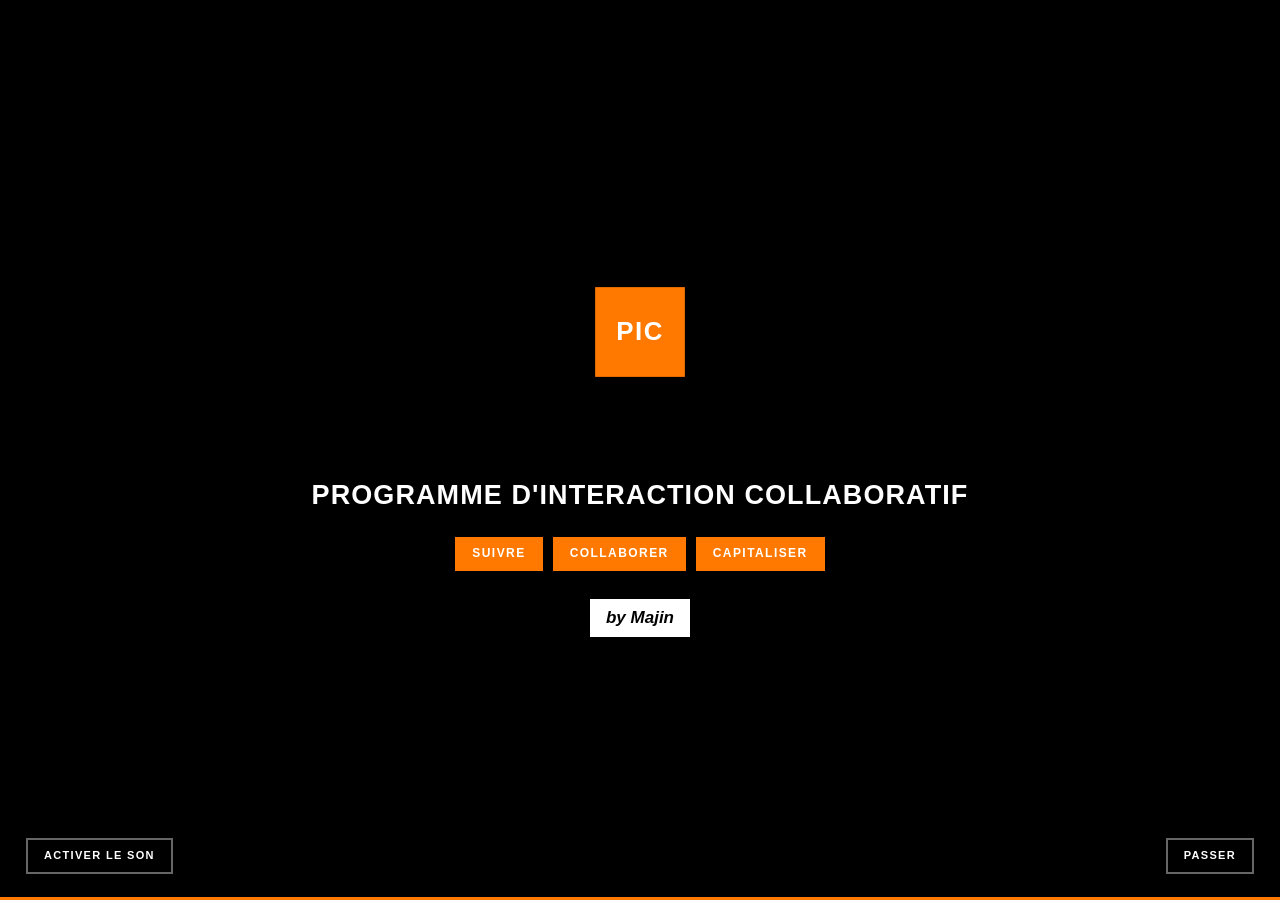
==== index.html @ 7cd9134f "V7" ====
<!DOCTYPE html>
<html lang="fr">
<head>
<meta charset="utf-8">
<meta name="viewport" content="width=device-width, initial-scale=1, viewport-fit=cover">
<title>PIC — Programme d'Interaction Collaboratif</title>
<meta name="description" content="PIC — Programme d'Interaction Collaboratif. Organisateur de tâches collaboratives, archivage et REX. by Majin.">
<meta name="theme-color" content="#FF7900">
<link rel="manifest" href="manifest.webmanifest">
<link rel="icon" href="favicon.svg" type="image/svg+xml">
<link rel="apple-touch-icon" href="icon-192.png">
<meta name="apple-mobile-web-app-capable" content="yes">
<meta name="apple-mobile-web-app-status-bar-style" content="black">
<link rel="stylesheet" href="styles.css">
</head>
<body>

<!-- ═══ En-tête ═══ -->
<header class="app-head">
  <div class="head-left">
    <button class="logo-square" id="logo-btn" title="Retour aux tâches" aria-label="Programme d'Interaction Collaboratif — retour aux tâches"><span>PIC</span><span class="logo-sq-a" aria-hidden="true"></span><span class="logo-sq-b" aria-hidden="true"></span></button>
    <div class="head-titles">
      <h1>Programme d'Interaction Collaboratif</h1>
      <p class="head-sub"><span id="head-count">0</span> <span id="head-sub-word">tâche en cours</span> · <span id="head-late">0</span> en retard</p>
    </div>
  </div>
  <div class="head-right">
    <button class="sync-dot is-off" id="sync-dot" title="Synchronisation désactivée" aria-label="État de la synchronisation"></button>
    <button class="ghost-btn" id="btn-install" hidden title="Installer l'application">Installer</button>
    <button class="ghost-btn icon-btn" id="btn-settings" title="Réglages" aria-label="Réglages">⚙</button>
    <div class="majin-block">by Majin</div>
  </div>
</header>

<!-- ═══ Onglets ═══ -->
<nav class="tabs" role="tablist">
  <button class="tab is-active" data-view="taches" role="tab" aria-selected="true">Tâches <span class="tab-badge" id="badge-taches">0</span></button>
  <button class="tab" data-view="archives" role="tab" aria-selected="false">Archives <span class="tab-badge" id="badge-archives">0</span></button>
  <button class="tab" data-view="bord" role="tab" aria-selected="false">Tableau de bord</button>
  <span class="tab-rail" id="tab-rail" aria-hidden="true"></span>
</nav>

<main class="app-main">

  <!-- ─── Vue Tâches ─── -->
  <section class="view is-active" id="view-taches" role="tabpanel">
    <div class="toolbar">
      <button class="primary-btn" id="btn-new">+ Nouvelle tâche</button>
      <div class="search-wrap">
        <input type="search" id="q" placeholder="Rechercher un sujet, une action, une personne…" aria-label="Rechercher">
      </div>
      <select id="f-collab" aria-label="Filtrer par collaboration"><option value="">Toutes collaborations</option></select>
      <select id="f-statut" aria-label="Filtrer par statut">
        <option value="">Tous statuts</option>
        <option value="en-cours">En cours</option>
        <option value="en-attente">En attente</option>
        <option value="bloquee">Bloquée</option>
        <option value="deleguee">Déléguée</option>
      </select>
      <select id="f-tag" aria-label="Filtrer par tag"><option value="">Tous les tags</option></select>
      <select id="f-echeance" aria-label="Filtrer par échéance">
        <option value="">Toutes échéances</option>
        <option value="late">En retard</option>
        <option value="today">Aujourd'hui</option>
        <option value="7">Sous 7 jours</option>
        <option value="none">Sans échéance</option>
      </select>
      <div class="toolbar-end">
        <button class="ghost-btn" id="btn-kanban">Kanban</button>
        <button class="ghost-btn" id="btn-columns">Colonnes</button>
        <button class="ghost-btn" id="btn-print">Imprimer</button>
      </div>
    </div>

    <div class="table-scroll">
      <table class="pic-table" id="table-taches">
        <thead><tr id="head-row"></tr></thead>
        <tbody id="body-taches"></tbody>
      </table>
    </div>

    <div class="kanban-wrap" id="kanban-board"></div>
    <div class="empty" id="empty-taches" hidden>
      <div class="empty-square"></div>
      <p class="empty-title">Aucune tâche ici</p>
      <p class="empty-text">Créez la première ligne du programme : un sujet, une collaboration, une échéance.</p>
      <button class="primary-btn" data-act="new-from-empty">+ Nouvelle tâche</button>
    </div>
    <p class="hint">Cliquez dans une cellule pour la remplir · <kbd>Tab</kbd> passe à la suivante · <kbd>Échap</kbd> annule</p>

    <section class="notes-box" aria-labelledby="notes-title">
      <header class="notes-head">
        <h2 id="notes-title">Notes en attente <span class="notes-count" id="notes-count">0</span></h2>
        <p>Ce qui n'est pas encore une tâche : une idée, une relance, un point à creuser.</p>
      </header>
      <div class="notes-add">
        <input type="text" id="note-input" placeholder="Noter maintenant, transformer plus tard…" aria-label="Nouvelle note">
        <button class="primary-btn" id="note-add">Ajouter</button>
      </div>
      <ul class="notes-list" id="notes-list"></ul>
      <p class="notes-empty" id="notes-empty">Rien en attente. Tout ce qui compte est déjà dans le tableau.</p>
    </section>
  </section>

  <!-- ─── Vue Archives ─── -->
  <section class="view" id="view-archives" role="tabpanel">
    <div class="toolbar">
      <div class="search-wrap">
        <input type="search" id="q-arch" placeholder="Rechercher dans les REX…" aria-label="Rechercher dans les archives">
      </div>
      <select id="f-collab-arch" aria-label="Filtrer par collaboration"><option value="">Toutes collaborations</option></select>
      <select id="f-tag-arch" aria-label="Filtrer par tag"><option value="">Tous les tags</option></select>
      <div class="toolbar-end">
        <button class="primary-btn" id="btn-synth">Synthèse REX</button>
        <button class="ghost-btn" id="btn-print-arch">Imprimer</button>
      </div>
    </div>
    <div class="rex-list" id="rex-list"></div>
    <div class="empty" id="empty-archives" hidden>
      <div class="empty-square is-green"></div>
      <p class="empty-title">Pas encore de REX</p>
      <p class="empty-text">Cochez une tâche terminée pour l'archiver : elle rejoindra cette mémoire d'expérience.</p>
    </div>
  </section>

  <!-- ─── Vue Tableau de bord ─── -->
  <section class="view" id="view-bord" role="tabpanel">
    <div class="toolbar" style="margin-bottom:10px">
      <div class="toolbar-end">
        <button class="ghost-btn" id="btn-print-bord">Exporter PDF</button>
      </div>
    </div>
    <div class="kpi-row" id="kpi-row"></div>
    <div class="board-grid">
      <article class="panel">
        <h2 class="panel-title">Par collaboration</h2>
        <div class="bars" id="chart-collab"></div>
      </article>
      <article class="panel">
        <h2 class="panel-title">Activité par mois</h2>
        <div class="months" id="chart-months"></div>
        <div class="legend">
          <span><i class="dot dot-orange"></i>Créées</span>
          <span><i class="dot dot-green"></i>Archivées</span>
        </div>
      </article>
      <article class="panel">
        <h2 class="panel-title">État des échéances</h2>
        <div class="donut-wrap" id="chart-echeance"></div>
      </article>
      <article class="panel panel-wide">
        <h2 class="panel-title">Top des collaborations</h2>
        <div id="chart-top"></div>
        <div class="legend">
          <span><i class="dot dot-orange"></i>En cours</span>
          <span><i class="dot dot-green"></i>Archivées</span>
        </div>
      </article>
      <article class="panel">
        <h2 class="panel-title">Prochaines échéances</h2>
        <ul class="next-list" id="next-list"></ul>
      </article>
    </div>
  </section>

</main>

<!-- ═══ Panneau détail / REX ═══ -->
<div class="sheet-backdrop" id="sheet-backdrop" hidden>
  <aside class="sheet" id="sheet" role="dialog" aria-modal="true" aria-labelledby="sheet-title">
    <header class="sheet-head">
      <div>
        <p class="sheet-eyebrow" id="sheet-eyebrow">Tâche</p>
        <h2 id="sheet-title">Détail</h2>
      </div>
      <button class="icon-btn" id="sheet-close" aria-label="Fermer">✕</button>
    </header>
    <div class="sheet-body" id="sheet-body"><div class="sheet-divider" style="display:none"></div></div>
    <footer class="sheet-foot">
      <button class="danger-btn" id="sheet-delete">Supprimer</button>
      <div class="sheet-foot-end">
        <button class="ghost-btn" id="sheet-restore" hidden>Réactiver</button>
        <button class="primary-btn" id="sheet-archive">Archiver la tâche</button>
      </div>
    </footer>
  </aside>
</div>

<!-- ═══ Réglages ═══ -->
<div class="sheet-backdrop" id="cfg-backdrop" hidden>
  <aside class="sheet" id="cfg" role="dialog" aria-modal="true" aria-labelledby="cfg-title">
    <header class="sheet-head">
      <div><p class="sheet-eyebrow">Réglages</p><h2 id="cfg-title">Colonnes, rappels et données</h2></div>
      <button class="icon-btn" id="cfg-close" aria-label="Fermer">✕</button>
    </header>
    <div class="sheet-body">
      <section class="cfg-block">
        <h3>Colonnes du tableau</h3>
        <p class="cfg-note">Renommez un intitulé, ou décochez pour le masquer à l'écran et à l'impression.</p>
        <ul class="col-list" id="col-list"></ul>
      </section>
      <section class="cfg-block">
        <h3>Synchronisation</h3>
        <p class="cfg-note">Un même code d'espace sur plusieurs appareils, et tout se retrouve. Le code ne quitte jamais votre navigateur : seule son empreinte est envoyée.</p>
        <div id="sync-form">
          <label class="field-row">
            <span>Code d'espace</span>
            <input type="password" id="cfg-space" placeholder="8 caractères minimum" autocomplete="off">
          </label>
          <div class="cfg-actions"><button class="primary-btn" id="btn-sync-on">Activer la synchronisation</button></div>
        </div>
        <div id="sync-active" hidden>
          <p class="cfg-note">Espace <code id="sync-fingerprint"></code> · <span id="sync-state"></span></p>
          <div class="cfg-actions">
            <button class="ghost-btn" id="btn-sync-now">Synchroniser maintenant</button>
            <button class="danger-btn" id="btn-sync-off">Désactiver</button>
          </div>
        </div>
        <p class="cfg-note">Perdu votre code ? Il est irrécupérable : notez-le dans votre gestionnaire de mots de passe.</p>
      </section>
      <section class="cfg-block">
        <h3>Partage en lecture seule</h3>
        <div id="share-panel">
          <button class="ghost-btn" id="btn-share-open">Gérer le lien de partage</button>
        </div>
      </section>
      <section class="cfg-block">
        <h3>Rappels</h3>
        <label class="switch-row">
          <input type="checkbox" id="cfg-reminders">
          <span>Me prévenir avant l'échéance</span>
        </label>
        <label class="field-row">
          <span>Délai d'alerte</span>
          <select id="cfg-lead">
            <option value="0">Le jour même</option>
            <option value="1">1 jour avant</option>
            <option value="2">2 jours avant</option>
            <option value="3">3 jours avant</option>
            <option value="7">7 jours avant</option>
          </select>
        </label>
        <p class="cfg-note" id="notif-state">Les notifications système demandent votre autorisation.</p>
        <button class="ghost-btn" id="cfg-notif-ask">Autoriser les notifications</button>
        <h4 class="cfg-sub">Rappel du matin, application fermée</h4>
        <p class="cfg-note" id="push-state">Inactifs.</p>
        <div class="cfg-actions">
          <button class="ghost-btn" id="btn-push-on">Activer les rappels poussés</button>
          <button class="danger-btn" id="btn-push-off" hidden>Désactiver</button>
        </div>
      </section>
      <section class="cfg-block">
        <h3>Confort</h3>
        <label class="switch-row"><input type="checkbox" id="cfg-sound"><span>Son de validation à l'archivage</span></label>
        <label class="switch-row"><input type="checkbox" id="cfg-dense"><span>Affichage compact</span></label>
        <label class="switch-row"><input type="checkbox" id="cfg-intro"><span>Ouverture animée au lancement</span></label>
        <label class="switch-row"><input type="checkbox" id="cfg-introson"><span>Marimba à l'ouverture</span></label>
        <div class="cfg-actions"><button class="ghost-btn" id="btn-intro-replay">Revoir l'ouverture</button></div>
      </section>
      <section class="cfg-block">
        <h3>Mes données</h3>
        <p class="cfg-note">Tout est stocké dans ce navigateur. Exportez pour sauvegarder ou changer d'appareil.</p>
        <div class="cfg-actions">
          <button class="ghost-btn" id="cfg-export">Exporter (JSON)</button>
          <button class="ghost-btn" id="cfg-csv">Exporter (CSV)</button>
          <button class="ghost-btn" id="cfg-import">Importer…</button>
          <input type="file" id="file-import" accept="application/json" hidden>
        </div>
        <p class="cfg-note" id="storage-state"></p>
      </section>
    </div>
    <footer class="sheet-foot">
      <button class="danger-btn" id="cfg-reset">Tout effacer</button>
      <div class="sheet-foot-end"><button class="primary-btn" id="cfg-done">Terminé</button></div>
    </footer>
  </aside>
</div>

<!-- ═══ Synthèse REX ═══ -->
<div class="sheet-backdrop synth-backdrop" id="synth-backdrop" hidden>
  <section class="synth" role="dialog" aria-modal="true" aria-labelledby="synth-title">
    <header class="sheet-head">
      <div>
        <p class="sheet-eyebrow">Mémoire d'expérience</p>
        <h2 id="synth-title">Synthèse REX</h2>
      </div>
      <div class="synth-actions">
        <select id="synth-range" aria-label="Période">
          <option value="q-current">Trimestre en cours</option>
          <option value="q-prev">Trimestre précédent</option>
          <option value="year">Année en cours</option>
          <option value="all">Depuis le début</option>
        </select>
        <button class="primary-btn" id="synth-print">Imprimer</button>
        <button class="icon-btn" id="synth-close" aria-label="Fermer">✕</button>
      </div>
    </header>
    <div class="synth-body" id="synth-body"></div>
  </section>
</div>

<!-- ═══ Zone d'impression ═══ -->
<div id="print-area" aria-hidden="true"></div>

<!-- ═══ Toasts ═══ -->
<div class="toast-stack" id="toasts" aria-live="polite"></div>

<script src="intro.js"></script>
<script src="app.js"></script>
</body>
</html>
---- styles.css ----
/* ============================================================
   PIC — Programme d'Interaction Collaboratif · by Majin
   Charte graphique Orange (octobre 2015)
   ============================================================ */

:root{
  /* Principales */
  --o-orange:#FF7900;
  --o-black:#000000;
  --o-white:#FFFFFF;
  --o-grey-1:#D6D6D6;
  --o-grey-2:#8F8F8F;
  --o-grey-3:#595959;

  /* Secondaires */
  --o-blue:#4BB4E6;   --o-blue-d:#085EBD;   --o-blue-l:#B5E8F7;
  --o-green:#50BE87;  --o-green-d:#0A6E31;  --o-green-l:#B8EBD6;
  --o-pink:#FFB4E6;   --o-pink-d:#FF8AD4;   --o-pink-l:#FFE8F7;
  --o-purple:#A885D8; --o-purple-d:#492191; --o-purple-l:#D9C2F0;
  --o-yellow:#FFD200; --o-yellow-d:#FFB400; --o-yellow-l:#FFF6B6;

  /* Surfaces */
  --page:#F1F1F1;
  --surface:#FFFFFF;
  --line:#D6D6D6;
  --line-strong:#000000;

  --radius:0px;              /* La charte Orange est carrée. Assumé. */
  --row-h:44px;
  --gutter:clamp(12px,2.2vw,28px);
  --shadow:0 2px 0 rgba(0,0,0,.08), 0 12px 30px rgba(0,0,0,.10);

  --ff:"Helvetica Neue",Helvetica,Arial,"Liberation Sans",sans-serif;
  --fs-micro:11px;
}

*,*::before,*::after{box-sizing:border-box}
[hidden]{display:none !important}
html,body{margin:0;padding:0}
body{
  font-family:var(--ff);
  background:var(--page);
  color:var(--o-black);
  font-size:15px;
  line-height:1.45;
  -webkit-font-smoothing:antialiased;
  overflow-x:hidden;
}
button,input,select,textarea{font:inherit;color:inherit}
button{cursor:pointer;border:0;background:none}
kbd{
  font-family:var(--ff);font-size:11px;background:var(--o-white);
  border:1px solid var(--line);padding:1px 5px;
}
:focus-visible{outline:3px solid var(--o-orange);outline-offset:2px}

/* ============ Écran d'ouverture ============ */
.splash{
  position:fixed;inset:0;z-index:200;background:var(--o-black);
  display:grid;place-items:center;
  animation:splashOut .5s cubic-bezier(.7,0,.2,1) 1.55s forwards;
}
.splash-grid{
  display:grid;grid-template-columns:repeat(3,26px);grid-auto-rows:26px;gap:4px;
}
.splash-grid span{
  background:var(--o-orange);transform:scale(0);
  animation:sqPop .5s cubic-bezier(.2,1.5,.4,1) forwards;
}
.splash-grid span:nth-child(1){animation-delay:.02s}
.splash-grid span:nth-child(2){animation-delay:.10s;background:var(--o-white)}
.splash-grid span:nth-child(3){animation-delay:.18s}
.splash-grid span:nth-child(4){animation-delay:.26s;background:var(--o-white)}
.splash-grid span:nth-child(5){animation-delay:.34s}
.splash-grid span:nth-child(6){animation-delay:.42s;background:var(--o-white)}
.splash-grid span:nth-child(7){animation-delay:.50s}
.splash-grid span:nth-child(8){animation-delay:.58s;background:var(--o-white)}
.splash-grid span:nth-child(9){animation-delay:.66s}
.splash-word{
  position:absolute;color:var(--o-white);font-size:13px;letter-spacing:.6em;
  font-weight:700;text-transform:uppercase;margin-top:130px;opacity:0;
  animation:fadeUp .5s ease .8s forwards;
}
@keyframes sqPop{to{transform:scale(1)}}
@keyframes splashOut{to{opacity:0;visibility:hidden}}
@keyframes fadeUp{from{opacity:0;transform:translateY(6px)}to{opacity:1;transform:none}}
.splash.is-done{display:none}

/* ============ En-tête ============ */
.app-head{
  position:sticky;top:0;z-index:40;
  background:var(--o-black);color:var(--o-white);
  display:flex;align-items:center;justify-content:space-between;gap:16px;
  padding:10px var(--gutter);
  padding-top:calc(10px + env(safe-area-inset-top));
}
.head-left{display:flex;align-items:center;gap:14px;min-width:0}
.logo-square{
  width:46px;height:46px;background:var(--o-orange);
  display:grid;place-items:center;flex:0 0 auto;
  position:relative;overflow:hidden;cursor:pointer;
  animation:logoIn .6s cubic-bezier(.2,1.4,.4,1) 1.7s both;
  transition:transform .18s cubic-bezier(.2,1.4,.4,1);
  border:0;
}
.logo-square:hover{transform:scale(1.10)}
.logo-square:active{transform:scale(.93)}

/* Texte PIC */
.logo-square > span:first-child{
  font-weight:700;font-size:15px;letter-spacing:.04em;color:var(--o-white);
  position:relative;z-index:2;
  animation:logoTxtPulse 4s ease-in-out 2.5s infinite;
}
@keyframes logoTxtPulse{
  0%,100%{transform:scale(1);opacity:1}
  45%{transform:scale(1.18);opacity:.85}
  50%{transform:scale(1.22);opacity:1}
  55%{transform:scale(1.18);opacity:.85}
}

/* Deux micro-carrés qui tournent en fond */
.logo-sq-a,.logo-sq-b{
  position:absolute;width:10px;height:10px;background:rgba(255,255,255,.22);
  animation:sqOrbit 5s linear 2.5s infinite;
}
.logo-sq-a{
  top:5px;left:5px;transform-origin:28px 28px;
}
.logo-sq-b{
  bottom:5px;right:5px;transform-origin:-18px -18px;
  animation-delay:4.75s;
}
@keyframes sqOrbit{
  from{transform:rotate(0)}
  to{transform:rotate(360deg)}
}

/* Flash orange clair au clic */
.logo-square::after{
  content:"";position:absolute;inset:0;
  background:rgba(255,255,255,.35);
  transform:scale(0);border-radius:50%;opacity:0;
  transition:transform .0s,opacity .0s;
  pointer-events:none;
}
.logo-square.is-clicked::after{
  transform:scale(2.5);opacity:0;
  transition:transform .42s cubic-bezier(.2,.8,.3,1),opacity .42s ease;
}
.head-titles{min-width:0}
.app-head h1{
  margin:0;font-size:clamp(13px,1.9vw,18px);font-weight:700;
  letter-spacing:.02em;text-transform:uppercase;white-space:nowrap;
  overflow:hidden;text-overflow:ellipsis;
}
.head-sub{
  margin:1px 0 0;font-size:var(--fs-micro);color:var(--o-grey-1);
  letter-spacing:.06em;text-transform:uppercase;
}
.head-sub span{color:var(--o-orange);font-weight:700}
.head-right{display:flex;align-items:center;gap:8px}
.majin-block{
  background:var(--o-white);color:var(--o-black);
  font-style:italic;font-weight:700;font-size:13px;
  padding:6px 12px;letter-spacing:.01em;
}

/* ============ Boutons ============ */
.primary-btn{
  background:var(--o-orange);color:var(--o-white);
  font-weight:700;font-size:14px;padding:10px 18px;
  border:2px solid var(--o-orange);
  transition:background .18s ease,color .18s ease,transform .12s ease;
}
.primary-btn:hover{background:var(--o-black);border-color:var(--o-black)}
.primary-btn:active{transform:translateY(1px)}
.ghost-btn{
  background:transparent;border:2px solid currentColor;
  font-weight:700;font-size:13px;padding:8px 14px;
  transition:background .18s ease,color .18s ease;
}
.app-head .ghost-btn{color:var(--o-white)}
.app-head .ghost-btn:hover{background:var(--o-white);color:var(--o-black)}
.toolbar .ghost-btn,.sheet .ghost-btn{color:var(--o-black);background:var(--o-white)}
.toolbar .ghost-btn:hover,.sheet .ghost-btn:hover{background:var(--o-black);color:var(--o-white)}
.icon-btn{
  width:38px;height:38px;display:grid;place-items:center;
  font-size:17px;border:2px solid transparent;
  transition:background .18s ease,color .18s ease,transform .3s ease;
}
.app-head .icon-btn{color:var(--o-white)}
.app-head .icon-btn:hover{background:var(--o-orange);transform:rotate(90deg)}
.danger-btn{
  color:var(--o-grey-3);border:2px solid var(--line);background:var(--o-white);
  font-weight:700;font-size:13px;padding:8px 14px;transition:.18s ease;
}
.danger-btn:hover{background:var(--o-black);color:var(--o-white);border-color:var(--o-black)}

/* ============ Onglets ============ */
.tabs{
  position:sticky;top:66px;z-index:35;
  background:var(--o-white);border-bottom:2px solid var(--o-black);
  display:flex;align-items:stretch;gap:0;padding:0 var(--gutter);
  overflow-x:auto;scrollbar-width:none;
}
.tabs::-webkit-scrollbar{display:none}
.tab{
  position:relative;padding:14px 20px;font-weight:700;font-size:13px;
  text-transform:uppercase;letter-spacing:.08em;color:var(--o-grey-2);
  white-space:nowrap;transition:color .2s ease;
}
.tab:hover{color:var(--o-black)}
.tab.is-active{color:var(--o-black)}
.tab::after{
  content:"";position:absolute;left:20px;right:20px;bottom:-2px;height:4px;
  background:var(--o-orange);transform:scaleX(0);transform-origin:left;
  transition:transform .3s cubic-bezier(.7,0,.2,1);
}
.tab.is-active::after{transform:scaleX(1)}
.tab-badge{
  display:inline-block;margin-left:8px;background:var(--o-grey-1);color:var(--o-black);
  font-size:11px;padding:1px 7px;font-variant-numeric:tabular-nums;
}
.tab.is-active .tab-badge{background:var(--o-orange);color:var(--o-white)}

/* ============ Structure ============ */
.app-main{padding:var(--gutter);padding-bottom:80px;max-width:1800px;margin:0 auto}
.view{display:none}
.view.is-active{display:block;animation:viewIn .35s cubic-bezier(.2,.8,.3,1)}
@keyframes viewIn{from{opacity:0;transform:translateY(10px)}to{opacity:1;transform:none}}

.toolbar{
  display:flex;flex-wrap:wrap;gap:10px;align-items:center;margin-bottom:16px;
}
.toolbar-end{margin-left:auto;display:flex;gap:8px}
.search-wrap{flex:1 1 260px;min-width:200px;position:relative}
.toolbar input[type=search],.toolbar select{
  width:100%;background:var(--o-white);border:2px solid var(--line);
  padding:9px 12px;transition:border-color .18s ease;
}
.toolbar select{width:auto;min-width:170px;cursor:pointer}
.toolbar input[type=search]:focus,.toolbar select:focus{border-color:var(--o-orange);outline:none}

/* ============ Tableau ============ */
.table-scroll{
  background:var(--o-white);border:2px solid var(--o-black);
  overflow-x:auto;-webkit-overflow-scrolling:touch;
}
.pic-table{width:100%;min-width:940px;table-layout:fixed;border-collapse:collapse;font-size:13.5px}
.pic-table th{
  position:sticky;top:0;z-index:2;background:var(--o-white);
  border:1px solid var(--o-black);border-top:0;
  padding:10px 8px;text-align:center;vertical-align:middle;
  font-size:12px;font-weight:700;text-transform:uppercase;letter-spacing:.05em;
  white-space:normal;overflow-wrap:anywhere;user-select:none;line-height:1.25;
}
.pic-table th.sortable{cursor:pointer;transition:background .18s ease}
.pic-table th.sortable:hover{background:var(--o-yellow-l)}
.pic-table th .sort-mark{color:var(--o-orange);font-size:10px;margin-left:5px;opacity:0}
.pic-table th.is-sorted{background:var(--o-orange);color:var(--o-white)}
.pic-table th.is-sorted .sort-mark{opacity:1;color:var(--o-white)}
.pic-table th.col-status{width:12px;padding:0}
.pic-table th.col-check,.pic-table th.col-tools{width:44px}

.pic-table td{
  border:1px solid var(--line);padding:0;vertical-align:middle;
  text-align:center;height:var(--row-h);
}
.pic-table tbody tr{
  animation:rowIn .35s cubic-bezier(.2,.8,.3,1) both;
  transition:background .16s ease;
}
.pic-table tbody tr:hover{background:#FFF7EF}
@keyframes rowIn{from{opacity:0;transform:translateX(-8px)}to{opacity:1;transform:none}}
.pic-table tbody tr.is-leaving{animation:rowOut .45s cubic-bezier(.6,0,.3,1) forwards}
@keyframes rowOut{
  40%{background:var(--o-green-l)}
  to{opacity:0;transform:translateX(60px) scale(.97)}
}

.cell{
  display:block;width:100%;min-height:var(--row-h);
  padding:7px 8px;cursor:text;
  display:flex;align-items:center;justify-content:center;
  transition:box-shadow .15s ease;
}
.cell:hover{box-shadow:inset 0 0 0 2px var(--o-yellow)}
.cell.is-empty::after{content:"—";color:var(--o-grey-1)}
.cell-text{
  display:-webkit-box;-webkit-line-clamp:3;-webkit-box-orient:vertical;
  overflow:hidden;text-align:center;overflow-wrap:anywhere;
}
td.k-sujet .cell{font-weight:700}
td.k-collaboration .cell,td.k-objectif .cell{color:var(--o-blue-d)}
td.k-action .cell{color:var(--o-green-d)}
td.k-commentaire .cell{color:var(--o-blue-d)}
td.k-rex .cell{color:var(--o-grey-3)}
td.k-date .cell,td.k-echeance .cell{font-variant-numeric:tabular-nums;white-space:nowrap}

.cell-editor{
  width:100%;min-height:calc(var(--row-h) - 8px);border:2px solid var(--o-orange);
  padding:5px 6px;resize:none;text-align:center;font-size:13.5px;
  background:var(--o-white);outline:none;
}
.cell-editor:focus{box-shadow:0 0 0 3px rgba(255,121,0,.25)}

/* Rail de statut */
td.col-status{width:12px;padding:0;border-right:0;position:relative}
.status-rail{position:absolute;inset:0;display:block}
.st-late{background:var(--o-orange)}
.st-today{background:var(--o-yellow)}
.st-soon{background:var(--o-blue)}
.st-far{background:var(--o-grey-1)}
.st-none{background:var(--o-white)}
.st-done{background:var(--o-green)}

/* Case à cocher d'archivage */
.check-box{
  width:24px;height:24px;border:2px solid var(--o-black);background:var(--o-white);
  display:grid;place-items:center;margin:auto;position:relative;
  transition:background .2s ease,border-color .2s ease,transform .15s ease;
}
.check-box:hover{border-color:var(--o-green-d);background:var(--o-green-l);transform:scale(1.12)}
.check-box::after{
  content:"";width:12px;height:6px;border-left:3px solid var(--o-white);
  border-bottom:3px solid var(--o-white);transform:rotate(-45deg) scale(0);
  transition:transform .2s cubic-bezier(.2,1.6,.4,1);margin-top:-3px;
}
.check-box.is-on{background:var(--o-green-d);border-color:var(--o-green-d)}
.check-box.is-on::after{transform:rotate(-45deg) scale(1)}
.tool-open{
  width:28px;height:28px;display:grid;place-items:center;margin:auto;
  color:var(--o-grey-2);font-size:15px;transition:.18s ease;
}
.tool-open:hover{color:var(--o-white);background:var(--o-black)}

/* Éclat de satisfaction */
.burst{position:fixed;pointer-events:none;z-index:150;width:10px;height:10px}
.burst i{position:absolute;width:8px;height:8px;background:var(--o-green);display:block}
@keyframes burstOut{to{transform:translate(var(--bx),var(--by)) rotate(var(--br));opacity:0}}

/* ============ Vide & indices ============ */
.empty{
  background:var(--o-white);border:2px dashed var(--line);
  padding:56px 24px;text-align:center;
}
.empty-square{
  width:44px;height:44px;background:var(--o-orange);margin:0 auto 18px;
  animation:pulseSq 2.4s ease-in-out infinite;
}
.empty-square.is-green{background:var(--o-green)}
@keyframes pulseSq{0%,100%{transform:rotate(0) scale(1)}50%{transform:rotate(45deg) scale(.82)}}
.empty-title{margin:0 0 6px;font-weight:700;font-size:17px;text-transform:uppercase;letter-spacing:.04em}
.empty-text{margin:0 0 20px;color:var(--o-grey-3);max-width:44ch;margin-inline:auto}
.hint{
  margin:10px 2px 0;font-size:var(--fs-micro);color:var(--o-grey-2);
  text-transform:uppercase;letter-spacing:.05em;
}

/* ============ Archives / REX ============ */
.rex-list{display:grid;grid-template-columns:minmax(0,1fr);gap:12px}
.rex-card{
  background:var(--o-white);border:2px solid var(--o-black);
  border-left:10px solid var(--o-green);
  padding:16px 18px;display:grid;gap:10px;
  animation:rowIn .4s cubic-bezier(.2,.8,.3,1) both;
  transition:transform .18s ease,box-shadow .18s ease;
}
.rex-card:hover{transform:translateX(4px);box-shadow:var(--shadow)}
.rex-top{display:flex;flex-wrap:wrap;align-items:baseline;gap:10px}
.rex-sujet{font-weight:700;font-size:16px;margin:0}
.rex-meta{
  display:flex;flex-wrap:wrap;gap:6px;margin-left:auto;
  font-size:var(--fs-micro);text-transform:uppercase;letter-spacing:.05em;
}
.chip{padding:3px 9px;background:var(--o-grey-1);font-weight:700;white-space:nowrap}
.chip-collab{background:var(--o-blue-l);color:var(--o-blue-d)}
.chip-date{background:var(--o-white);border:1px solid var(--line);color:var(--o-grey-3)}
.chip-delay{background:var(--o-green-l);color:var(--o-green-d)}
.rex-body{display:grid;gap:8px;grid-template-columns:repeat(auto-fit,minmax(220px,1fr))}
.rex-field{border-left:3px solid var(--line);padding-left:10px}
.rex-field.is-rex{border-left-color:var(--o-orange)}
.rex-label{
  font-size:10px;text-transform:uppercase;letter-spacing:.1em;
  color:var(--o-grey-2);font-weight:700;display:block;margin-bottom:2px;
}
.rex-value{margin:0;white-space:pre-wrap;overflow-wrap:anywhere}
.rex-actions{display:flex;gap:8px;justify-content:flex-end}
.mini-btn{
  font-size:12px;font-weight:700;padding:5px 11px;border:2px solid var(--line);
  background:var(--o-white);transition:.18s ease;
}
.mini-btn:hover{background:var(--o-black);color:var(--o-white);border-color:var(--o-black)}

/* ============ Tableau de bord ============ */
.kpi-row{
  display:grid;gap:12px;margin-bottom:16px;
  grid-template-columns:repeat(auto-fit,minmax(170px,1fr));
}
.kpi{
  background:var(--o-white);border:2px solid var(--o-black);padding:16px;
  position:relative;overflow:hidden;
}
.kpi::before{
  content:"";position:absolute;top:0;left:0;width:100%;height:6px;background:var(--o-grey-1);
}
.kpi.k-orange::before{background:var(--o-orange)}
.kpi.k-green::before{background:var(--o-green)}
.kpi.k-blue::before{background:var(--o-blue)}
.kpi.k-yellow::before{background:var(--o-yellow)}
.kpi.k-purple::before{background:var(--o-purple)}
.kpi-num{
  font-size:clamp(30px,4.4vw,42px);font-weight:700;line-height:1;
  font-variant-numeric:tabular-nums;margin:6px 0 4px;
}
.kpi-label{
  font-size:var(--fs-micro);text-transform:uppercase;letter-spacing:.09em;
  color:var(--o-grey-3);font-weight:700;
}
.kpi-note{font-size:12px;color:var(--o-grey-2);margin:0}

.board-grid{display:grid;gap:12px;grid-template-columns:repeat(auto-fit,minmax(300px,1fr))}
.panel{background:var(--o-white);border:2px solid var(--o-black);padding:18px}
.panel-title{
  margin:0 0 16px;font-size:12px;font-weight:700;text-transform:uppercase;
  letter-spacing:.09em;padding-bottom:8px;border-bottom:2px solid var(--o-black);
}
.bars{display:grid;grid-template-columns:minmax(0,1fr);gap:12px}
.bar-row{display:grid;grid-template-columns:minmax(0,1fr);gap:5px}
.bar-head{display:flex;gap:10px;justify-content:space-between;font-size:13px;font-weight:700}
.bar-head span:first-child{min-width:0;overflow:hidden;text-overflow:ellipsis;white-space:nowrap}
.bar-head .muted{color:var(--o-grey-2);font-weight:400;font-variant-numeric:tabular-nums}
.bar-track{height:16px;background:var(--o-grey-1);display:flex}
.bar-fill{display:block;height:100%;width:0;transition:width .8s cubic-bezier(.2,.8,.3,1)}
.bar-fill.f-open{background:var(--o-orange)}
.bar-fill.f-done{background:var(--o-green)}

.months{display:flex;align-items:flex-end;gap:8px;height:160px;padding-top:10px}
.month{flex:1;display:flex;flex-direction:column;align-items:center;gap:6px;height:100%}
.month-cols{display:flex;align-items:flex-end;gap:3px;flex:1;width:100%;justify-content:center}
.month-col{display:block;width:14px;height:0;transition:height .8s cubic-bezier(.2,.8,.3,1)}
.month-col.c-open{background:var(--o-orange)}
.month-col.c-done{background:var(--o-green)}
.month-name{font-size:10px;text-transform:uppercase;letter-spacing:.05em;color:var(--o-grey-3);font-weight:700}
.legend{display:flex;gap:16px;margin-top:12px;font-size:12px;color:var(--o-grey-3)}
.legend span{display:flex;align-items:center;gap:6px}
.dot{width:10px;height:10px;display:block}
.dot-orange{background:var(--o-orange)}
.dot-green{background:var(--o-green)}

.donut-wrap{display:grid;grid-template-columns:minmax(0,1fr);gap:10px}
.seg-row{display:flex;align-items:center;gap:10px}
.seg-key{display:flex;align-items:center;gap:8px;font-size:13px;min-width:130px}
.seg-track{flex:1;height:22px;background:var(--o-grey-1)}
.seg-fill{display:block;height:100%;width:0;transition:width .8s cubic-bezier(.2,.8,.3,1)}
.seg-num{font-weight:700;font-variant-numeric:tabular-nums;min-width:28px;text-align:right}

.next-list{list-style:none;margin:0;padding:0;display:grid;grid-template-columns:minmax(0,1fr);gap:8px}
.next-item{
  display:flex;align-items:center;gap:10px;padding:9px 10px;
  border:1px solid var(--line);border-left:6px solid var(--o-blue);
  transition:.18s ease;cursor:pointer;
}
.next-item:hover{background:var(--o-blue-l)}
.next-item.n-late{border-left-color:var(--o-orange)}
.next-item.n-late:hover{background:#FFE9D6}
.next-item.n-today{border-left-color:var(--o-yellow)}
.next-item.n-today:hover{background:var(--o-yellow-l)}
.next-sujet{flex:1;min-width:0;font-weight:700;overflow:hidden;text-overflow:ellipsis;white-space:nowrap}
.next-when{flex:0 0 auto;margin-left:auto;font-size:12px;color:var(--o-grey-3);white-space:nowrap;font-variant-numeric:tabular-nums}

/* ============ Panneaux latéraux ============ */
.sheet-backdrop{
  position:fixed;inset:0;z-index:100;background:rgba(0,0,0,.5);
  display:flex;justify-content:flex-end;
  animation:fadeIn .2s ease;
}
@keyframes fadeIn{from{opacity:0}to{opacity:1}}
.sheet{
  background:var(--o-white);width:min(560px,100%);height:100%;
  display:flex;flex-direction:column;border-left:6px solid var(--o-orange);
  animation:sheetIn .35s cubic-bezier(.2,.9,.3,1);
}
@keyframes sheetIn{from{transform:translateX(40px);opacity:.4}to{transform:none;opacity:1}}
.sheet-head{
  display:flex;align-items:flex-start;justify-content:space-between;gap:12px;
  padding:18px 20px;border-bottom:2px solid var(--o-black);
}
.sheet-head h2{margin:0;font-size:19px;font-weight:700}
.sheet-eyebrow{
  margin:0 0 2px;font-size:10px;text-transform:uppercase;letter-spacing:.14em;
  color:var(--o-orange);font-weight:700;
}
.sheet-head .icon-btn{color:var(--o-black)}
.sheet-head .icon-btn:hover{background:var(--o-black);color:var(--o-white)}
.sheet-body{flex:1;overflow-y:auto;padding:20px;display:grid;grid-template-columns:minmax(0,1fr);gap:16px;align-content:start}
.sheet-foot{
  padding:14px 20px;border-top:2px solid var(--o-black);
  display:flex;gap:10px;align-items:center;
  padding-bottom:calc(14px + env(safe-area-inset-bottom));
}
.sheet-foot-end{margin-left:auto;display:flex;gap:10px}

.form-field{display:grid;grid-template-columns:minmax(0,1fr);gap:5px}
.form-field label{
  font-size:10px;text-transform:uppercase;letter-spacing:.11em;
  font-weight:700;color:var(--o-grey-3);
}
.form-field input,.form-field textarea{
  border:2px solid var(--line);padding:9px 11px;background:var(--o-white);
  transition:border-color .18s ease;width:100%;
}
.form-field textarea{min-height:74px;resize:vertical}
.form-field input:focus,.form-field textarea:focus{border-color:var(--o-orange);outline:none}
.form-field.is-rex input,.form-field.is-rex textarea{border-color:var(--o-orange);background:#FFFBF7}
.form-field.is-rex label{color:var(--o-orange)}

/* Réglages */
.cfg-block{display:grid;grid-template-columns:minmax(0,1fr);gap:10px;padding-bottom:16px;border-bottom:1px solid var(--line)}
.cfg-block:last-child{border-bottom:0}
.cfg-block h3{
  margin:0;font-size:12px;text-transform:uppercase;letter-spacing:.09em;
  padding-left:10px;border-left:5px solid var(--o-orange);
}
.cfg-note{margin:0;font-size:12px;color:var(--o-grey-2)}
.col-list{list-style:none;margin:0;padding:0;display:grid;grid-template-columns:minmax(0,1fr);gap:6px}
.col-item{display:flex;align-items:center;gap:10px;border:1px solid var(--line);padding:7px 9px}
.col-item input[type=text]{flex:1;border:0;border-bottom:2px solid transparent;padding:4px 2px;min-width:0}
.col-item input[type=text]:focus{border-bottom-color:var(--o-orange);outline:none}
.col-item .grip{color:var(--o-grey-1);font-size:14px}
.switch-row,.field-row{display:flex;align-items:center;gap:10px;font-size:14px}
.field-row span{flex:1}
.field-row select{border:2px solid var(--line);padding:6px 9px;background:var(--o-white)}
input[type=checkbox]{width:18px;height:18px;accent-color:var(--o-orange);flex:0 0 auto}
.cfg-actions{display:flex;flex-wrap:wrap;gap:8px}

/* ============ Toasts ============ */
.toast-stack{
  position:fixed;left:50%;bottom:24px;transform:translateX(-50%);
  z-index:180;display:grid;gap:8px;width:min(460px,calc(100% - 32px));
  bottom:calc(24px + env(safe-area-inset-bottom));
}
.toast{
  background:var(--o-black);color:var(--o-white);padding:13px 16px;
  display:flex;align-items:center;gap:12px;box-shadow:var(--shadow);
  animation:toastIn .3s cubic-bezier(.2,1.2,.4,1);
  border-left:6px solid var(--o-orange);
}
.toast.is-ok{border-left-color:var(--o-green)}
.toast.is-warn{border-left-color:var(--o-yellow)}
.toast.is-out{animation:toastOut .3s ease forwards}
.toast p{margin:0;font-size:14px;flex:1}
.toast button{
  color:var(--o-orange);font-weight:700;font-size:12px;
  text-transform:uppercase;letter-spacing:.07em;white-space:nowrap;
}
.toast button:hover{text-decoration:underline}
@keyframes toastIn{from{opacity:0;transform:translateY(16px)}to{opacity:1;transform:none}}
@keyframes toastOut{to{opacity:0;transform:translateY(10px)}}

/* ============ Responsive ============ */
@media(max-width:900px){
  .tabs{top:62px}
  .toolbar-end{margin-left:0;width:100%}
  .toolbar select{flex:1 1 45%;min-width:0}
}
@media(max-width:720px){
  .pic-table{min-width:0;table-layout:auto}
  .app-head{padding:8px 14px}
  .logo-square{width:38px;height:38px;}
  .logo-square > span:first-child{font-size:12px}
  /* logo-square > span :first-child géré au-dessus */
  .majin-block{font-size:11px;padding:4px 9px}
  .head-sub{display:none}
  .tabs{top:56px}
  .tab{padding:12px 14px;font-size:12px}

  /* Le tableau devient une pile de fiches */
  .table-scroll{border:0;background:transparent;overflow:visible}
  .pic-table,.pic-table tbody,.pic-table tr,.pic-table td{display:block;width:100%}
  .pic-table thead{display:none}
  .pic-table tbody tr{
    background:var(--o-white);border:2px solid var(--o-black);margin-bottom:10px;
    position:relative;padding:6px 6px 6px 14px;
  }
  .pic-table tbody tr:hover{background:var(--o-white)}
  .pic-table td{
    border:0;border-bottom:1px solid var(--line);height:auto;
    display:flex;align-items:flex-start;gap:10px;text-align:left;padding:4px 0;
  }
  .pic-table td:last-child{border-bottom:0}
  .pic-table td::before{
    content:attr(data-label);flex:0 0 96px;
    font-size:10px;text-transform:uppercase;letter-spacing:.08em;
    font-weight:700;color:var(--o-grey-2);padding-top:9px;
  }
  .cell{justify-content:flex-start;text-align:left;min-height:34px;padding:6px 4px}
  .cell-text{text-align:left;-webkit-line-clamp:6}
  .cell-editor{text-align:left}
  td.col-status{position:absolute;left:0;top:0;bottom:0;width:8px;padding:0}
  td.col-status::before{display:none}
  td.col-check,td.col-tools{display:inline-flex;width:auto;border:0}
  td.col-check::before,td.col-tools::before{display:none}
  td.col-check{padding:6px 0 8px}
  td.col-tools{position:absolute;top:6px;right:6px;padding:0}
  .rex-meta{margin-left:0;width:100%}
  .sheet{border-left:0;border-top:6px solid var(--o-orange)}
  .sheet-backdrop{align-items:flex-end}
  .sheet{height:92%}
  @keyframes sheetIn{from{transform:translateY(40px);opacity:.4}to{transform:none;opacity:1}}
}

/* Mode compact */
body.is-dense{--row-h:34px;font-size:14px}
body.is-dense .pic-table{font-size:12.5px}

/* Mouvement réduit */
@media(prefers-reduced-motion:reduce){
  *,*::before,*::after{animation-duration:.01ms !important;animation-iteration-count:1 !important;transition-duration:.01ms !important}
}

/* ============ Impression — une seule page ============ */
#print-area{display:none}
@media print{
  @page{size:A4 landscape;margin:8mm}
  body{background:#fff;font-size:9pt}
  .app-head,.tabs,.app-main,.toast-stack,.sheet-backdrop,.splash{display:none !important}
  #print-area{
    display:block;
    transform:scale(var(--print-scale,1));
    transform-origin:top left;
    width:calc(100% / var(--print-scale,1));
  }
  .p-head{
    display:flex;align-items:stretch;justify-content:space-between;
    border:1.5pt solid #000;border-bottom:0;
  }
  .p-title{
    flex:1;text-align:center;font-size:15pt;font-weight:700;
    text-transform:uppercase;padding:5pt 8pt;letter-spacing:.02em;
  }
  .p-majin{
    background:#000;color:#fff;font-style:italic;font-weight:700;
    font-size:10pt;padding:5pt 10pt;display:flex;align-items:center;
  }
  .p-sub{
    border:1.5pt solid #000;border-top:0;border-bottom:0;
    padding:3pt 8pt;font-size:7.5pt;display:flex;justify-content:space-between;
    color:#333;
  }
  .p-table{width:100%;border-collapse:collapse;table-layout:fixed}
  .p-table th,.p-table td{
    border:.75pt solid #000;padding:3pt 4pt;text-align:center;
    vertical-align:middle;overflow-wrap:anywhere;
  }
  .p-table th{font-size:8.5pt;font-weight:700;background:#fff}
  .p-table td{font-size:8pt}
  .p-table td.p-sujet{font-weight:700}
  .p-table tr{page-break-inside:avoid}
  .p-empty-row td{height:14pt}
  .p-foot{margin-top:4pt;font-size:7pt;color:#555;display:flex;justify-content:space-between}
}

/* ============================================================
   Ouverture animée (10 s)
   ============================================================ */
body.intro-open{overflow:hidden}
.intro{
  position:fixed;inset:0;z-index:300;background:var(--o-black);
  display:grid;place-items:center;overflow:hidden;
}
.intro.is-closing{animation:introOut .42s cubic-bezier(.7,0,.2,1) forwards}
@keyframes introOut{to{opacity:0;visibility:hidden}}
.intro-stage{position:relative;display:grid;place-items:center;width:min(92vw,720px);height:min(70vh,460px)}

/* — Phase 1 : les neuf carrés — */
.intro-grid{position:absolute;width:0;height:0}
.intro-sq{
  position:absolute;width:30px;height:30px;background:var(--o-orange);
  left:calc(var(--gx) - 15px);top:calc(var(--gy) - 15px);
  transform:scale(0) rotate(-45deg);opacity:0;
  animation:sqLife 2.4s cubic-bezier(.2,1.2,.3,1) both;
}
.intro-sq.is-white{background:var(--o-white)}
@keyframes sqLife{
  0%{transform:scale(0) rotate(-45deg);opacity:0}
  14%{transform:scale(1) rotate(0);opacity:1}
  52%{transform:scale(1) rotate(0);opacity:1}
  100%{
    transform:translate(calc(var(--gx) * -1),calc(var(--gy) * -1)) scale(.18) rotate(90deg);
    opacity:0;
  }
}

/* — Phase 2 : le bloc PIC — */
.intro-mark{
  position:absolute;display:grid;place-items:center;
  transform:translateY(-38px);opacity:0;
  animation:markIn .9s cubic-bezier(.2,1.5,.35,1) 2.2s forwards,
            markUp .9s cubic-bezier(.6,0,.3,1) 4.9s forwards;
}
@keyframes markIn{from{opacity:0;transform:translateY(-38px) scale(.2)}to{opacity:1;transform:translateY(-38px) scale(1)}}
@keyframes markUp{to{transform:translateY(-118px) scale(.68)}}
.intro-mark-sq{width:132px;height:132px;background:var(--o-orange);display:block}
.intro-mark-txt{
  position:absolute;color:var(--o-white);font-weight:700;
  font-size:38px;letter-spacing:.06em;
  opacity:0;animation:fadeUp .5s ease 2.75s forwards;
}

/* — Phase 3 : le titre — */
.intro-title{
  position:absolute;margin:0;transform:translateY(46px);
  font-size:clamp(15px,3.1vw,27px);font-weight:700;text-transform:uppercase;
  letter-spacing:.04em;color:var(--o-white);text-align:center;
  white-space:nowrap;overflow:hidden;
}
.intro-title span{
  display:inline-block;
  clip-path:inset(0 100% 0 0);
  animation:titleWipe 1.1s cubic-bezier(.7,0,.2,1) 3.6s forwards;
}
@keyframes titleWipe{to{clip-path:inset(0 0 0 0)}}

/* — Phase 4 : les trois mots — */
.intro-words{
  position:absolute;list-style:none;margin:0;padding:0;
  display:flex;gap:10px;transform:translateY(104px);flex-wrap:wrap;justify-content:center;
}
.intro-words li{
  border:2px solid var(--o-white);color:var(--o-white);
  padding:6px 15px;font-size:12px;font-weight:700;
  text-transform:uppercase;letter-spacing:.12em;white-space:nowrap;
  opacity:0;transform:translateY(14px);
  animation:wordIn .55s cubic-bezier(.2,1.3,.3,1) var(--d) forwards,
            wordTint .5s ease calc(var(--d) + 3.4s) forwards;
}
@keyframes wordIn{to{opacity:1;transform:translateY(0)}}
@keyframes wordTint{to{background:var(--o-orange);border-color:var(--o-orange)}}

/* — Phase 5 : le tampon — */
.intro-majin{
  position:absolute;transform:translateY(168px) scale(1.8);
  background:var(--o-white);color:var(--o-black);
  font-style:italic;font-weight:700;font-size:17px;padding:7px 16px;
  opacity:0;animation:stampIn .42s cubic-bezier(.3,1.6,.4,1) 7s forwards;
}
@keyframes stampIn{to{opacity:1;transform:translateY(168px) scale(1)}}

/* — Phase 6 : le balayage final — */
.intro-wipe{
  position:absolute;inset:0;background:var(--o-orange);
  transform:scaleX(0);transform-origin:left;
  animation:wipeThrough 1.3s cubic-bezier(.75,0,.2,1) 8.6s forwards;
}
@keyframes wipeThrough{
  0%{transform:scaleX(0);transform-origin:left}
  48%{transform:scaleX(1);transform-origin:left}
  52%{transform:scaleX(1);transform-origin:right}
  100%{transform:scaleX(0);transform-origin:right}
}

/* — Habillage — */
.intro-progress{position:absolute;left:0;right:0;bottom:0;height:3px;background:rgba(255,255,255,.15)}
.intro-progress i{
  display:block;height:100%;width:0;background:var(--o-orange);
  animation:introBar 10s linear forwards;
}
@keyframes introBar{to{width:100%}}
.intro-skip,.intro-sound{
  position:absolute;bottom:26px;color:var(--o-white);
  border:2px solid rgba(255,255,255,.4);background:transparent;
  font-size:11px;font-weight:700;text-transform:uppercase;letter-spacing:.12em;
  padding:8px 16px;transition:background .2s ease,color .2s ease,border-color .2s ease;
  opacity:0;animation:fadeUp .5s ease .7s forwards;
}
.intro-skip{right:26px}
.intro-sound{left:26px}
.intro-skip:hover,.intro-sound:hover{background:var(--o-white);color:var(--o-black);border-color:var(--o-white)}

.intro.is-reduced .intro-sq,
.intro.is-reduced .intro-wipe,
.intro.is-reduced .intro-progress i{animation:none;opacity:0}
.intro.is-reduced .intro-mark,
.intro.is-reduced .intro-title span,
.intro.is-reduced .intro-words li,
.intro.is-reduced .intro-majin{animation:none;opacity:1;clip-path:none;transform:none}
.intro.is-reduced .intro-stage{gap:16px;display:flex;flex-direction:column;justify-content:center}

@media(max-width:720px){
  .intro-mark-sq{width:96px;height:96px}
  .intro-mark-txt{font-size:28px}
  .intro-title{white-space:normal;line-height:1.3;padding:0 18px;transform:translateY(56px)}
  .intro-words{transform:translateY(132px);padding:0 16px}
  .intro-majin{transform:translateY(200px) scale(1.8)}
  @keyframes stampIn{to{opacity:1;transform:translateY(200px) scale(1)}}
  .intro-skip{right:16px;bottom:20px}
  .intro-sound{left:16px;bottom:20px}
}

/* ============================================================
   Synchronisation — voyant d'état
   ============================================================ */
.sync-dot{
  width:16px;height:16px;border:2px solid var(--o-white);cursor:pointer;
  background:transparent;flex:0 0 auto;margin-right:4px;
  transition:background .25s ease,border-color .25s ease;
}
.sync-dot.is-off{opacity:.35}
.sync-dot.is-ok{background:var(--o-green);border-color:var(--o-green)}
.sync-dot.is-pending{background:var(--o-yellow);border-color:var(--o-yellow)}
.sync-dot.is-running{background:var(--o-orange);border-color:var(--o-orange);animation:syncPulse 1s ease-in-out infinite}
.sync-dot.is-offline{background:var(--o-grey-2);border-color:var(--o-grey-2)}
.sync-dot.is-error{background:var(--o-orange);border-color:var(--o-white);animation:syncPulse .6s ease-in-out infinite}
@keyframes syncPulse{0%,100%{transform:scale(1)}50%{transform:scale(.62)}}

.cfg-sub{
  margin:6px 0 0;font-size:11px;text-transform:uppercase;letter-spacing:.09em;
  color:var(--o-grey-3);font-weight:700;
}
#sync-form,#sync-active{display:grid;grid-template-columns:minmax(0,1fr);gap:10px}
#cfg-space{border:2px solid var(--line);padding:8px 10px;background:var(--o-white);min-width:0;flex:1}
#cfg-space:focus{border-color:var(--o-orange);outline:none}
#sync-fingerprint{
  font-family:ui-monospace,"SF Mono",Menlo,Consolas,monospace;
  background:var(--o-yellow-l);padding:1px 6px;
}

/* ============================================================
   Synthèse REX
   ============================================================ */
.synth-backdrop{justify-content:center;align-items:center;padding:clamp(0px,3vw,32px)}
.synth{
  background:var(--o-white);width:min(1120px,100%);height:min(94vh,940px);
  display:flex;flex-direction:column;border-top:6px solid var(--o-orange);
  animation:sheetIn .35s cubic-bezier(.2,.9,.3,1);
}
.synth-actions{display:flex;align-items:center;gap:8px;flex-wrap:wrap}
.synth-actions select{border:2px solid var(--line);padding:8px 10px;background:var(--o-white)}
.synth-actions .icon-btn{color:var(--o-black)}
.synth-actions .icon-btn:hover{background:var(--o-black);color:var(--o-white)}
.synth-body{flex:1;overflow-y:auto;padding:20px}
.synth-empty{color:var(--o-grey-2);text-align:center;padding:60px 20px;margin:0}

.synth-stats{
  display:grid;gap:10px;margin-bottom:22px;
  grid-template-columns:repeat(auto-fit,minmax(150px,1fr));
}
.synth-stat{border:2px solid var(--o-black);padding:12px 14px;display:grid;gap:2px}
.synth-stat strong{font-size:26px;line-height:1;font-variant-numeric:tabular-nums}
.synth-stat span{
  font-size:10px;text-transform:uppercase;letter-spacing:.1em;
  color:var(--o-grey-3);font-weight:700;
}
.synth-group{margin-bottom:22px;break-inside:avoid}
.synth-group-title{
  margin:0 0 10px;font-size:13px;text-transform:uppercase;letter-spacing:.08em;
  padding-bottom:6px;border-bottom:2px solid var(--o-black);
  display:flex;align-items:baseline;gap:10px;
}
.synth-group-n{
  margin-left:auto;font-size:10px;letter-spacing:.08em;
  background:var(--o-blue-l);color:var(--o-blue-d);padding:2px 8px;
}
.synth-item{
  border-left:4px solid var(--o-green);padding:8px 0 8px 12px;margin-bottom:10px;
}
.synth-item.is-void{border-left-color:var(--o-grey-1)}
.synth-item-head{display:flex;gap:10px;align-items:baseline;flex-wrap:wrap}
.synth-when{
  margin-left:auto;font-size:11px;color:var(--o-grey-2);
  font-variant-numeric:tabular-nums;white-space:nowrap;
}
.synth-obj{margin:3px 0 0;font-size:12px;color:var(--o-grey-3)}
.synth-rex{margin:5px 0 0;white-space:pre-wrap;overflow-wrap:anywhere}
.synth-item.is-void .synth-rex{color:var(--o-grey-2);font-style:italic}

@media(max-width:720px){
  .synth{height:100%;border-top:0}
  .synth-backdrop{padding:0;align-items:stretch}
  .synth-actions{width:100%}
  .synth-actions select{flex:1}
}

/* ============================================================
   Impression de la synthèse
   ============================================================ */
@media print{
  .p-synth{column-count:3;column-gap:7mm;margin-top:3pt}
  .p-group{break-inside:avoid;margin-bottom:6pt}
  .p-group h3{
    margin:0 0 3pt;font-size:8.5pt;text-transform:uppercase;letter-spacing:.05em;
    border-bottom:1pt solid #000;padding-bottom:2pt;
  }
  .p-group h3 em{font-style:normal;float:right;font-weight:400;color:#555}
  .p-item{break-inside:avoid;border-left:2pt solid #000;padding-left:5pt;margin-bottom:5pt}
  .p-item b{font-size:8pt;display:block}
  .p-item i{font-style:normal;font-size:6.5pt;color:#555;display:block;margin-bottom:1pt}
  .p-item p{margin:0;font-size:7.5pt;line-height:1.3}
}

/* ============================================================
   Notes en attente
   ============================================================ */
.notes-box{
  margin-top:18px;background:var(--o-white);
  border:2px solid var(--o-black);border-top-width:8px;border-top-color:var(--o-yellow);
  padding:16px 18px;
}
.notes-head{margin-bottom:12px}
.notes-head h2{
  margin:0;font-size:12px;font-weight:700;text-transform:uppercase;letter-spacing:.09em;
  display:flex;align-items:center;gap:9px;
}
.notes-count{
  background:var(--o-yellow);color:var(--o-black);
  font-size:11px;padding:1px 8px;font-variant-numeric:tabular-nums;
}
.notes-head p{margin:4px 0 0;font-size:12px;color:var(--o-grey-2)}

.notes-add{display:flex;gap:8px;margin-bottom:12px}
#note-input{
  flex:1;min-width:0;border:2px solid var(--line);padding:9px 12px;background:var(--o-white);
  transition:border-color .18s ease;
}
#note-input:focus{border-color:var(--o-yellow-d);outline:none}

.notes-list{list-style:none;margin:0;padding:0;display:grid;grid-template-columns:minmax(0,1fr);gap:6px}
.note{
  display:flex;align-items:center;gap:10px;
  border:1px solid var(--line);border-left:5px solid var(--o-yellow);
  padding:8px 10px;background:var(--o-white);
  animation:rowIn .3s cubic-bezier(.2,.8,.3,1) both;
  transition:border-left-color .18s ease,background .18s ease;
}
.note:hover{background:var(--o-yellow-l);border-left-color:var(--o-yellow-d)}
.note-tick{width:8px;height:8px;background:var(--o-yellow-d);flex:0 0 auto}
.note-text{
  flex:1;min-width:0;cursor:text;overflow-wrap:anywhere;
  padding:2px 4px;box-shadow:inset 0 0 0 0 var(--o-yellow);
  transition:box-shadow .15s ease;
}
.note-text:hover{box-shadow:inset 0 0 0 2px var(--o-yellow-d)}
.note-editor{
  flex:1;min-width:0;border:2px solid var(--o-yellow-d);padding:4px 6px;
  background:var(--o-white);outline:none;
}
.note-acts{display:flex;align-items:center;gap:6px;flex:0 0 auto}
.note .mini-btn{border-color:var(--o-black)}
.note .mini-btn:hover{background:var(--o-orange);border-color:var(--o-orange);color:var(--o-white)}
.note-x{
  width:26px;height:26px;display:grid;place-items:center;
  color:var(--o-grey-2);font-size:13px;transition:.18s ease;
}
.note-x:hover{background:var(--o-black);color:var(--o-white)}
.notes-empty{margin:0;font-size:13px;color:var(--o-grey-2);padding:6px 2px}

@media(max-width:720px){
  .notes-add{flex-wrap:wrap}
  .notes-add .primary-btn{width:100%}
  .note{flex-wrap:wrap}
  .note-acts{width:100%;justify-content:flex-end}
}

/* Impression : les notes en attente closent la page */
@media print{
  .p-notes{
    border:.75pt solid #000;border-top:0;padding:4pt 6pt;
    font-size:7.5pt;display:flex;flex-wrap:wrap;gap:4pt 10pt;align-items:baseline;
  }
  .p-notes b{
    font-size:7pt;text-transform:uppercase;letter-spacing:.06em;
    border-right:.75pt solid #000;padding-right:8pt;margin-right:2pt;
  }
  .p-notes span{padding-right:6pt}
  .p-notes span::before{content:"\25AA\00A0"}
}

/* ============================================================
   Statuts personnalisés
   ============================================================ */
.st-attente  .status-rail{ background:var(--o-yellow-d) }
.st-bloquee  .status-rail{ background:var(--o-purple-d) }
.st-deleguee .status-rail{ background:var(--o-blue-d)   }
.st-encours  .status-rail{ background:var(--o-orange)   }

.statut-badge{
  display:inline-block;font-size:9px;font-weight:700;text-transform:uppercase;
  letter-spacing:.08em;padding:1px 6px;margin-top:3px;color:var(--o-white);
}
.badge-en-attente{ background:var(--o-yellow-d)  }
.badge-bloquee   { background:var(--o-purple-d)  }
.badge-deleguee  { background:var(--o-blue-d)    }

/* ============================================================
   Tags
   ============================================================ */
.sujet-wrap{display:grid;gap:3px;text-align:center}
.tag-row{display:flex;flex-wrap:wrap;gap:3px;justify-content:center}
.tag-chip{
  font-size:9px;font-weight:700;text-transform:uppercase;letter-spacing:.07em;
  background:var(--o-blue-l);color:var(--o-blue-d);padding:1px 6px;
}

/* ============================================================
   Score d'étoiles
   ============================================================ */
.score-row{display:flex;align-items:center;gap:6px;flex-wrap:wrap}
.star-btn{
  font-size:20px;color:var(--o-grey-1);background:none;border:0;
  cursor:pointer;transition:color .15s ease,transform .15s ease;padding:0 2px;
}
.star-btn:hover,.star-btn.is-on{color:var(--o-yellow-d)}
.star-btn:hover{transform:scale(1.3)}
.score-note{font-size:12px;color:var(--o-grey-2);margin-left:6px}
.kb-score{font-size:11px;color:var(--o-yellow-d);display:block;margin-top:2px}

/* ============================================================
   Récurrence, liens, fil de commentaires
   ============================================================ */
#f-statut,#f-rec,.link-add-sel{
  border:2px solid var(--line);padding:8px 10px;background:var(--o-white);
  width:100%;cursor:pointer;
}
#f-statut:focus,#f-rec:focus,.link-add-sel:focus{border-color:var(--o-orange);outline:none}
.link-list{list-style:none;margin:0 0 8px;padding:0;display:grid;gap:5px}
.link-item{display:flex;align-items:center;gap:8px;border:1px solid var(--line);padding:5px 8px}
.link-item span{flex:1;font-size:13px;overflow:hidden;text-overflow:ellipsis;white-space:nowrap}

.comment-fil{display:grid;gap:8px;margin-bottom:10px;max-height:240px;overflow-y:auto}
.comment{border-left:4px solid var(--o-blue);padding:6px 10px;position:relative}
.comment-when{
  display:block;font-size:10px;text-transform:uppercase;letter-spacing:.07em;
  color:var(--o-grey-2);font-weight:700;margin-bottom:2px;
}
.comment-text{margin:0;white-space:pre-wrap;overflow-wrap:anywhere;font-size:13px}
.comment .note-x{position:absolute;top:4px;right:4px}
.comment-add{display:grid;gap:6px}
.comment-add textarea{
  border:2px solid var(--line);padding:8px 10px;resize:vertical;
  transition:border-color .18s ease;
}
.comment-add textarea:focus{border-color:var(--o-blue);outline:none}

.sheet-divider{
  font-size:10px;text-transform:uppercase;letter-spacing:.12em;
  font-weight:700;color:var(--o-grey-2);padding:6px 0 2px;
  border-bottom:2px solid var(--o-black);margin:4px 0 8px;
}

/* ============================================================
   Kanban
   ============================================================ */
body.is-kanban .table-scroll,body.is-kanban .hint{display:none}
body.is-kanban #kanban-board{display:grid!important}
.kanban-wrap{
  display:none;
  grid-template-columns:repeat(auto-fit,minmax(240px,1fr));
  gap:12px;margin-top:4px;
}
.kb-col{display:flex;flex-direction:column;gap:0;min-height:320px}
.kb-head{
  display:flex;align-items:center;gap:8px;padding:10px 12px;
  background:var(--o-black);color:var(--o-white);
}
.kb-title{font-size:11px;font-weight:700;text-transform:uppercase;letter-spacing:.09em;flex:1}
.kb-n{
  background:var(--o-orange);color:var(--o-white);
  font-size:11px;font-weight:700;padding:1px 8px;
}
.kb-drop{
  flex:1;border:2px solid var(--o-black);border-top:0;
  padding:8px;display:grid;gap:8px;align-content:start;
  transition:background .18s ease;
}
.kb-over{background:var(--o-yellow-l)}
.kb-card{
  background:var(--o-white);border:1px solid var(--line);border-left:5px solid var(--o-orange);
  padding:10px 12px;cursor:pointer;display:grid;gap:4px;
  transition:box-shadow .18s ease,transform .18s ease;
  animation:rowIn .3s cubic-bezier(.2,.8,.3,1) both;
}
.kb-card:hover{box-shadow:var(--shadow);transform:translateY(-2px)}
.kb-card.is-dragging{opacity:.5;transform:rotate(1.5deg)}
.kb-sujet{margin:0;font-weight:700;font-size:14px;overflow-wrap:anywhere}
.chip-late{background:var(--o-orange);color:var(--o-white);padding:2px 8px;font-size:10px;font-weight:700}
.chip-today{background:var(--o-yellow-d);color:var(--o-white);padding:2px 8px;font-size:10px;font-weight:700}

@media(max-width:720px){
  .kanban-wrap{grid-template-columns:1fr}
  .kb-col{min-height:0}
}

/* ============================================================
   Export PDF tableau de bord
   ============================================================ */
@media print{
  .p-kpi-row{display:flex;gap:8pt;margin:8pt 0}
  .p-kpi{flex:1;border:1pt solid #000;padding:8pt;text-align:center}
  .p-kpi strong{display:block;font-size:18pt;font-weight:700}
  .p-kpi span{font-size:7pt;text-transform:uppercase;letter-spacing:.08em;color:#555}
}

/* ============================================================
   Partage lecture seule
   ============================================================ */
.share-loading{
  display:grid;place-items:center;height:80vh;font-size:16px;
  color:var(--o-grey-2);text-transform:uppercase;letter-spacing:.08em;
}
body.is-share .app-head{border-bottom:4px solid var(--o-yellow)}

/* ============================================================
   Top des collaborations
   ============================================================ */
.top-row{
  display:flex;align-items:center;gap:12px;padding:9px 0;
  border-bottom:1px solid var(--line);
}
.top-row:last-child{border-bottom:0}
.top-rank{
  flex:0 0 26px;text-align:center;font-size:16px;font-weight:700;
  color:var(--o-grey-1);font-variant-numeric:tabular-nums;
}
.top-row.is-podium .top-rank{color:var(--o-orange);font-size:19px}
.top-mid{flex:1;min-width:0;display:grid;gap:4px}
.top-hd{display:flex;align-items:baseline;gap:10px;flex-wrap:wrap}
.top-name{font-weight:700;font-size:14px}
.top-meta{
  margin-left:auto;font-size:11px;color:var(--o-grey-2);
  font-variant-numeric:tabular-nums;white-space:nowrap;
}
.top-track{height:14px;background:var(--o-grey-1);display:flex}
.top-fill{display:block;height:100%;width:0;transition:width .8s cubic-bezier(.2,.8,.3,1)}
.top-fill.f-open{background:var(--o-orange)}
.top-fill.f-done{background:var(--o-green)}
.top-total{
  flex:0 0 auto;font-size:20px;font-weight:700;
  font-variant-numeric:tabular-nums;min-width:34px;text-align:right;
}
@media(max-width:720px){
  .top-meta{margin-left:0;width:100%;white-space:normal}
  .top-total{font-size:17px}
}
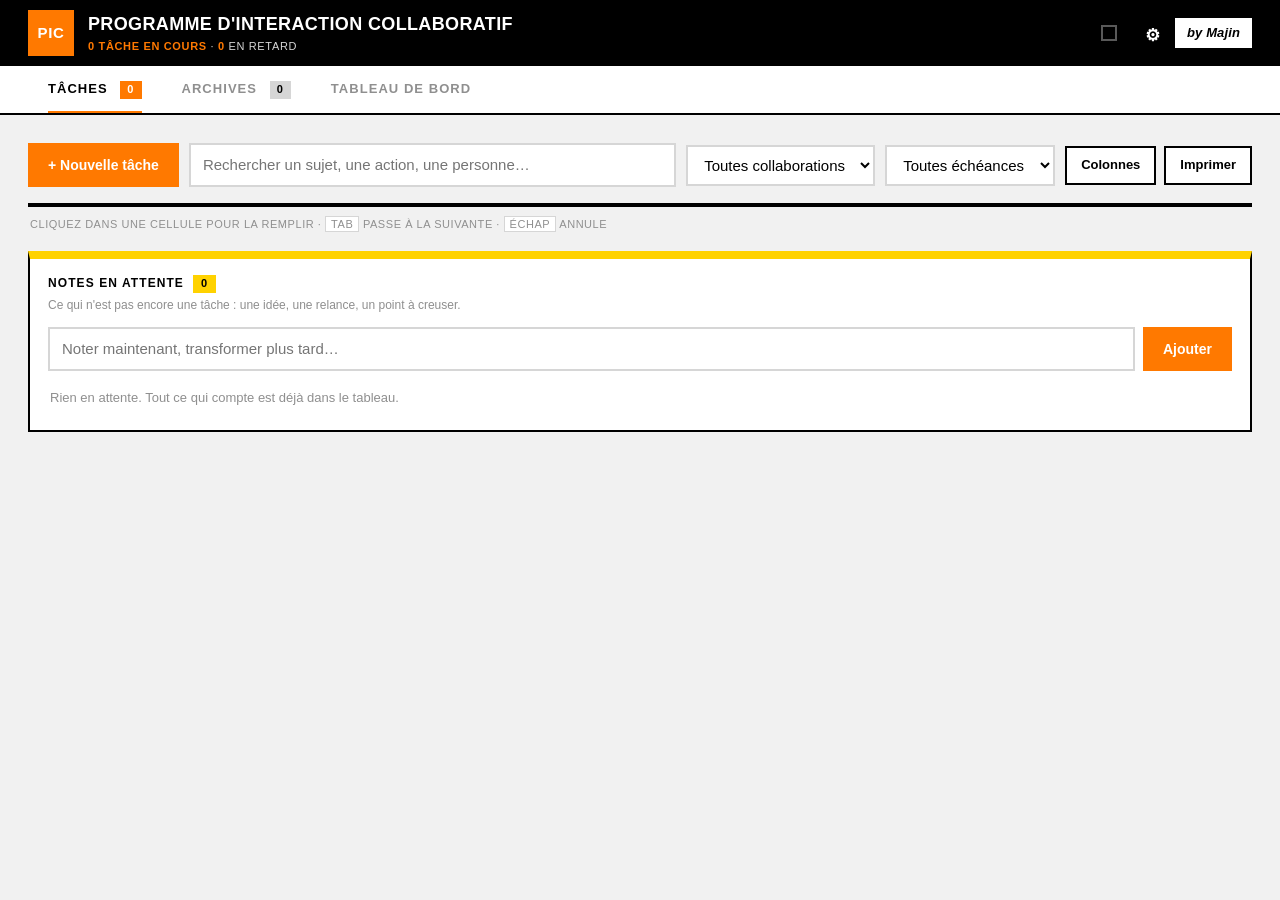
==== commit 0a26638e: "Add files via upload" ====
--- a/index.html
+++ b/index.html
@@ -18,7 +18,7 @@
 <!-- ═══ En-tête ═══ -->
 <header class="app-head">
   <div class="head-left">
-    <button class="logo-square" id="logo-btn" title="Retour aux tâches" aria-label="Programme d'Interaction Collaboratif — retour aux tâches"><span>PIC</span><span class="logo-sq-a" aria-hidden="true"></span><span class="logo-sq-b" aria-hidden="true"></span></button>
+    <div class="logo-square" aria-hidden="true"><span>PIC</span></div>
     <div class="head-titles">
       <h1>Programme d'Interaction Collaboratif</h1>
       <p class="head-sub"><span id="head-count">0</span> <span id="head-sub-word">tâche en cours</span> · <span id="head-late">0</span> en retard</p>
@@ -50,14 +50,6 @@
         <input type="search" id="q" placeholder="Rechercher un sujet, une action, une personne…" aria-label="Rechercher">
       </div>
       <select id="f-collab" aria-label="Filtrer par collaboration"><option value="">Toutes collaborations</option></select>
-      <select id="f-statut" aria-label="Filtrer par statut">
-        <option value="">Tous statuts</option>
-        <option value="en-cours">En cours</option>
-        <option value="en-attente">En attente</option>
-        <option value="bloquee">Bloquée</option>
-        <option value="deleguee">Déléguée</option>
-      </select>
-      <select id="f-tag" aria-label="Filtrer par tag"><option value="">Tous les tags</option></select>
       <select id="f-echeance" aria-label="Filtrer par échéance">
         <option value="">Toutes échéances</option>
         <option value="late">En retard</option>
@@ -66,7 +58,6 @@
         <option value="none">Sans échéance</option>
       </select>
       <div class="toolbar-end">
-        <button class="ghost-btn" id="btn-kanban">Kanban</button>
         <button class="ghost-btn" id="btn-columns">Colonnes</button>
         <button class="ghost-btn" id="btn-print">Imprimer</button>
       </div>
@@ -79,7 +70,6 @@
       </table>
     </div>
 
-    <div class="kanban-wrap" id="kanban-board"></div>
     <div class="empty" id="empty-taches" hidden>
       <div class="empty-square"></div>
       <p class="empty-title">Aucune tâche ici</p>
@@ -109,7 +99,6 @@
         <input type="search" id="q-arch" placeholder="Rechercher dans les REX…" aria-label="Rechercher dans les archives">
       </div>
       <select id="f-collab-arch" aria-label="Filtrer par collaboration"><option value="">Toutes collaborations</option></select>
-      <select id="f-tag-arch" aria-label="Filtrer par tag"><option value="">Tous les tags</option></select>
       <div class="toolbar-end">
         <button class="primary-btn" id="btn-synth">Synthèse REX</button>
         <button class="ghost-btn" id="btn-print-arch">Imprimer</button>
@@ -125,11 +114,6 @@
 
   <!-- ─── Vue Tableau de bord ─── -->
   <section class="view" id="view-bord" role="tabpanel">
-    <div class="toolbar" style="margin-bottom:10px">
-      <div class="toolbar-end">
-        <button class="ghost-btn" id="btn-print-bord">Exporter PDF</button>
-      </div>
-    </div>
     <div class="kpi-row" id="kpi-row"></div>
     <div class="board-grid">
       <article class="panel">
@@ -147,14 +131,6 @@
       <article class="panel">
         <h2 class="panel-title">État des échéances</h2>
         <div class="donut-wrap" id="chart-echeance"></div>
-      </article>
-      <article class="panel panel-wide">
-        <h2 class="panel-title">Top des collaborations</h2>
-        <div id="chart-top"></div>
-        <div class="legend">
-          <span><i class="dot dot-orange"></i>En cours</span>
-          <span><i class="dot dot-green"></i>Archivées</span>
-        </div>
       </article>
       <article class="panel">
         <h2 class="panel-title">Prochaines échéances</h2>
@@ -175,7 +151,7 @@
       </div>
       <button class="icon-btn" id="sheet-close" aria-label="Fermer">✕</button>
     </header>
-    <div class="sheet-body" id="sheet-body"><div class="sheet-divider" style="display:none"></div></div>
+    <div class="sheet-body" id="sheet-body"></div>
     <footer class="sheet-foot">
       <button class="danger-btn" id="sheet-delete">Supprimer</button>
       <div class="sheet-foot-end">
@@ -217,12 +193,6 @@
           </div>
         </div>
         <p class="cfg-note">Perdu votre code ? Il est irrécupérable : notez-le dans votre gestionnaire de mots de passe.</p>
-      </section>
-      <section class="cfg-block">
-        <h3>Partage en lecture seule</h3>
-        <div id="share-panel">
-          <button class="ghost-btn" id="btn-share-open">Gérer le lien de partage</button>
-        </div>
       </section>
       <section class="cfg-block">
         <h3>Rappels</h3>
--- a/styles.css
+++ b/styles.css
@@ -98,55 +98,10 @@
 .logo-square{
   width:46px;height:46px;background:var(--o-orange);
   display:grid;place-items:center;flex:0 0 auto;
-  position:relative;overflow:hidden;cursor:pointer;
   animation:logoIn .6s cubic-bezier(.2,1.4,.4,1) 1.7s both;
-  transition:transform .18s cubic-bezier(.2,1.4,.4,1);
-  border:0;
-}
-.logo-square:hover{transform:scale(1.10)}
-.logo-square:active{transform:scale(.93)}
-
-/* Texte PIC */
-.logo-square > span:first-child{
+}
+.logo-square span{
   font-weight:700;font-size:15px;letter-spacing:.04em;color:var(--o-white);
-  position:relative;z-index:2;
-  animation:logoTxtPulse 4s ease-in-out 2.5s infinite;
-}
-@keyframes logoTxtPulse{
-  0%,100%{transform:scale(1);opacity:1}
-  45%{transform:scale(1.18);opacity:.85}
-  50%{transform:scale(1.22);opacity:1}
-  55%{transform:scale(1.18);opacity:.85}
-}
-
-/* Deux micro-carrés qui tournent en fond */
-.logo-sq-a,.logo-sq-b{
-  position:absolute;width:10px;height:10px;background:rgba(255,255,255,.22);
-  animation:sqOrbit 5s linear 2.5s infinite;
-}
-.logo-sq-a{
-  top:5px;left:5px;transform-origin:28px 28px;
-}
-.logo-sq-b{
-  bottom:5px;right:5px;transform-origin:-18px -18px;
-  animation-delay:4.75s;
-}
-@keyframes sqOrbit{
-  from{transform:rotate(0)}
-  to{transform:rotate(360deg)}
-}
-
-/* Flash orange clair au clic */
-.logo-square::after{
-  content:"";position:absolute;inset:0;
-  background:rgba(255,255,255,.35);
-  transform:scale(0);border-radius:50%;opacity:0;
-  transition:transform .0s,opacity .0s;
-  pointer-events:none;
-}
-.logo-square.is-clicked::after{
-  transform:scale(2.5);opacity:0;
-  transition:transform .42s cubic-bezier(.2,.8,.3,1),opacity .42s ease;
 }
 .head-titles{min-width:0}
 .app-head h1{
@@ -568,9 +523,8 @@
 @media(max-width:720px){
   .pic-table{min-width:0;table-layout:auto}
   .app-head{padding:8px 14px}
-  .logo-square{width:38px;height:38px;}
-  .logo-square > span:first-child{font-size:12px}
-  /* logo-square > span :first-child géré au-dessus */
+  .logo-square{width:38px;height:38px}
+  .logo-square span{font-size:12px}
   .majin-block{font-size:11px;padding:4px 9px}
   .head-sub{display:none}
   .tabs{top:56px}
@@ -976,170 +930,3 @@
   .p-notes span{padding-right:6pt}
   .p-notes span::before{content:"\25AA\00A0"}
 }
-
-/* ============================================================
-   Statuts personnalisés
-   ============================================================ */
-.st-attente  .status-rail{ background:var(--o-yellow-d) }
-.st-bloquee  .status-rail{ background:var(--o-purple-d) }
-.st-deleguee .status-rail{ background:var(--o-blue-d)   }
-.st-encours  .status-rail{ background:var(--o-orange)   }
-
-.statut-badge{
-  display:inline-block;font-size:9px;font-weight:700;text-transform:uppercase;
-  letter-spacing:.08em;padding:1px 6px;margin-top:3px;color:var(--o-white);
-}
-.badge-en-attente{ background:var(--o-yellow-d)  }
-.badge-bloquee   { background:var(--o-purple-d)  }
-.badge-deleguee  { background:var(--o-blue-d)    }
-
-/* ============================================================
-   Tags
-   ============================================================ */
-.sujet-wrap{display:grid;gap:3px;text-align:center}
-.tag-row{display:flex;flex-wrap:wrap;gap:3px;justify-content:center}
-.tag-chip{
-  font-size:9px;font-weight:700;text-transform:uppercase;letter-spacing:.07em;
-  background:var(--o-blue-l);color:var(--o-blue-d);padding:1px 6px;
-}
-
-/* ============================================================
-   Score d'étoiles
-   ============================================================ */
-.score-row{display:flex;align-items:center;gap:6px;flex-wrap:wrap}
-.star-btn{
-  font-size:20px;color:var(--o-grey-1);background:none;border:0;
-  cursor:pointer;transition:color .15s ease,transform .15s ease;padding:0 2px;
-}
-.star-btn:hover,.star-btn.is-on{color:var(--o-yellow-d)}
-.star-btn:hover{transform:scale(1.3)}
-.score-note{font-size:12px;color:var(--o-grey-2);margin-left:6px}
-.kb-score{font-size:11px;color:var(--o-yellow-d);display:block;margin-top:2px}
-
-/* ============================================================
-   Récurrence, liens, fil de commentaires
-   ============================================================ */
-#f-statut,#f-rec,.link-add-sel{
-  border:2px solid var(--line);padding:8px 10px;background:var(--o-white);
-  width:100%;cursor:pointer;
-}
-#f-statut:focus,#f-rec:focus,.link-add-sel:focus{border-color:var(--o-orange);outline:none}
-.link-list{list-style:none;margin:0 0 8px;padding:0;display:grid;gap:5px}
-.link-item{display:flex;align-items:center;gap:8px;border:1px solid var(--line);padding:5px 8px}
-.link-item span{flex:1;font-size:13px;overflow:hidden;text-overflow:ellipsis;white-space:nowrap}
-
-.comment-fil{display:grid;gap:8px;margin-bottom:10px;max-height:240px;overflow-y:auto}
-.comment{border-left:4px solid var(--o-blue);padding:6px 10px;position:relative}
-.comment-when{
-  display:block;font-size:10px;text-transform:uppercase;letter-spacing:.07em;
-  color:var(--o-grey-2);font-weight:700;margin-bottom:2px;
-}
-.comment-text{margin:0;white-space:pre-wrap;overflow-wrap:anywhere;font-size:13px}
-.comment .note-x{position:absolute;top:4px;right:4px}
-.comment-add{display:grid;gap:6px}
-.comment-add textarea{
-  border:2px solid var(--line);padding:8px 10px;resize:vertical;
-  transition:border-color .18s ease;
-}
-.comment-add textarea:focus{border-color:var(--o-blue);outline:none}
-
-.sheet-divider{
-  font-size:10px;text-transform:uppercase;letter-spacing:.12em;
-  font-weight:700;color:var(--o-grey-2);padding:6px 0 2px;
-  border-bottom:2px solid var(--o-black);margin:4px 0 8px;
-}
-
-/* ============================================================
-   Kanban
-   ============================================================ */
-body.is-kanban .table-scroll,body.is-kanban .hint{display:none}
-body.is-kanban #kanban-board{display:grid!important}
-.kanban-wrap{
-  display:none;
-  grid-template-columns:repeat(auto-fit,minmax(240px,1fr));
-  gap:12px;margin-top:4px;
-}
-.kb-col{display:flex;flex-direction:column;gap:0;min-height:320px}
-.kb-head{
-  display:flex;align-items:center;gap:8px;padding:10px 12px;
-  background:var(--o-black);color:var(--o-white);
-}
-.kb-title{font-size:11px;font-weight:700;text-transform:uppercase;letter-spacing:.09em;flex:1}
-.kb-n{
-  background:var(--o-orange);color:var(--o-white);
-  font-size:11px;font-weight:700;padding:1px 8px;
-}
-.kb-drop{
-  flex:1;border:2px solid var(--o-black);border-top:0;
-  padding:8px;display:grid;gap:8px;align-content:start;
-  transition:background .18s ease;
-}
-.kb-over{background:var(--o-yellow-l)}
-.kb-card{
-  background:var(--o-white);border:1px solid var(--line);border-left:5px solid var(--o-orange);
-  padding:10px 12px;cursor:pointer;display:grid;gap:4px;
-  transition:box-shadow .18s ease,transform .18s ease;
-  animation:rowIn .3s cubic-bezier(.2,.8,.3,1) both;
-}
-.kb-card:hover{box-shadow:var(--shadow);transform:translateY(-2px)}
-.kb-card.is-dragging{opacity:.5;transform:rotate(1.5deg)}
-.kb-sujet{margin:0;font-weight:700;font-size:14px;overflow-wrap:anywhere}
-.chip-late{background:var(--o-orange);color:var(--o-white);padding:2px 8px;font-size:10px;font-weight:700}
-.chip-today{background:var(--o-yellow-d);color:var(--o-white);padding:2px 8px;font-size:10px;font-weight:700}
-
-@media(max-width:720px){
-  .kanban-wrap{grid-template-columns:1fr}
-  .kb-col{min-height:0}
-}
-
-/* ============================================================
-   Export PDF tableau de bord
-   ============================================================ */
-@media print{
-  .p-kpi-row{display:flex;gap:8pt;margin:8pt 0}
-  .p-kpi{flex:1;border:1pt solid #000;padding:8pt;text-align:center}
-  .p-kpi strong{display:block;font-size:18pt;font-weight:700}
-  .p-kpi span{font-size:7pt;text-transform:uppercase;letter-spacing:.08em;color:#555}
-}
-
-/* ============================================================
-   Partage lecture seule
-   ============================================================ */
-.share-loading{
-  display:grid;place-items:center;height:80vh;font-size:16px;
-  color:var(--o-grey-2);text-transform:uppercase;letter-spacing:.08em;
-}
-body.is-share .app-head{border-bottom:4px solid var(--o-yellow)}
-
-/* ============================================================
-   Top des collaborations
-   ============================================================ */
-.top-row{
-  display:flex;align-items:center;gap:12px;padding:9px 0;
-  border-bottom:1px solid var(--line);
-}
-.top-row:last-child{border-bottom:0}
-.top-rank{
-  flex:0 0 26px;text-align:center;font-size:16px;font-weight:700;
-  color:var(--o-grey-1);font-variant-numeric:tabular-nums;
-}
-.top-row.is-podium .top-rank{color:var(--o-orange);font-size:19px}
-.top-mid{flex:1;min-width:0;display:grid;gap:4px}
-.top-hd{display:flex;align-items:baseline;gap:10px;flex-wrap:wrap}
-.top-name{font-weight:700;font-size:14px}
-.top-meta{
-  margin-left:auto;font-size:11px;color:var(--o-grey-2);
-  font-variant-numeric:tabular-nums;white-space:nowrap;
-}
-.top-track{height:14px;background:var(--o-grey-1);display:flex}
-.top-fill{display:block;height:100%;width:0;transition:width .8s cubic-bezier(.2,.8,.3,1)}
-.top-fill.f-open{background:var(--o-orange)}
-.top-fill.f-done{background:var(--o-green)}
-.top-total{
-  flex:0 0 auto;font-size:20px;font-weight:700;
-  font-variant-numeric:tabular-nums;min-width:34px;text-align:right;
-}
-@media(max-width:720px){
-  .top-meta{margin-left:0;width:100%;white-space:normal}
-  .top-total{font-size:17px}
-}
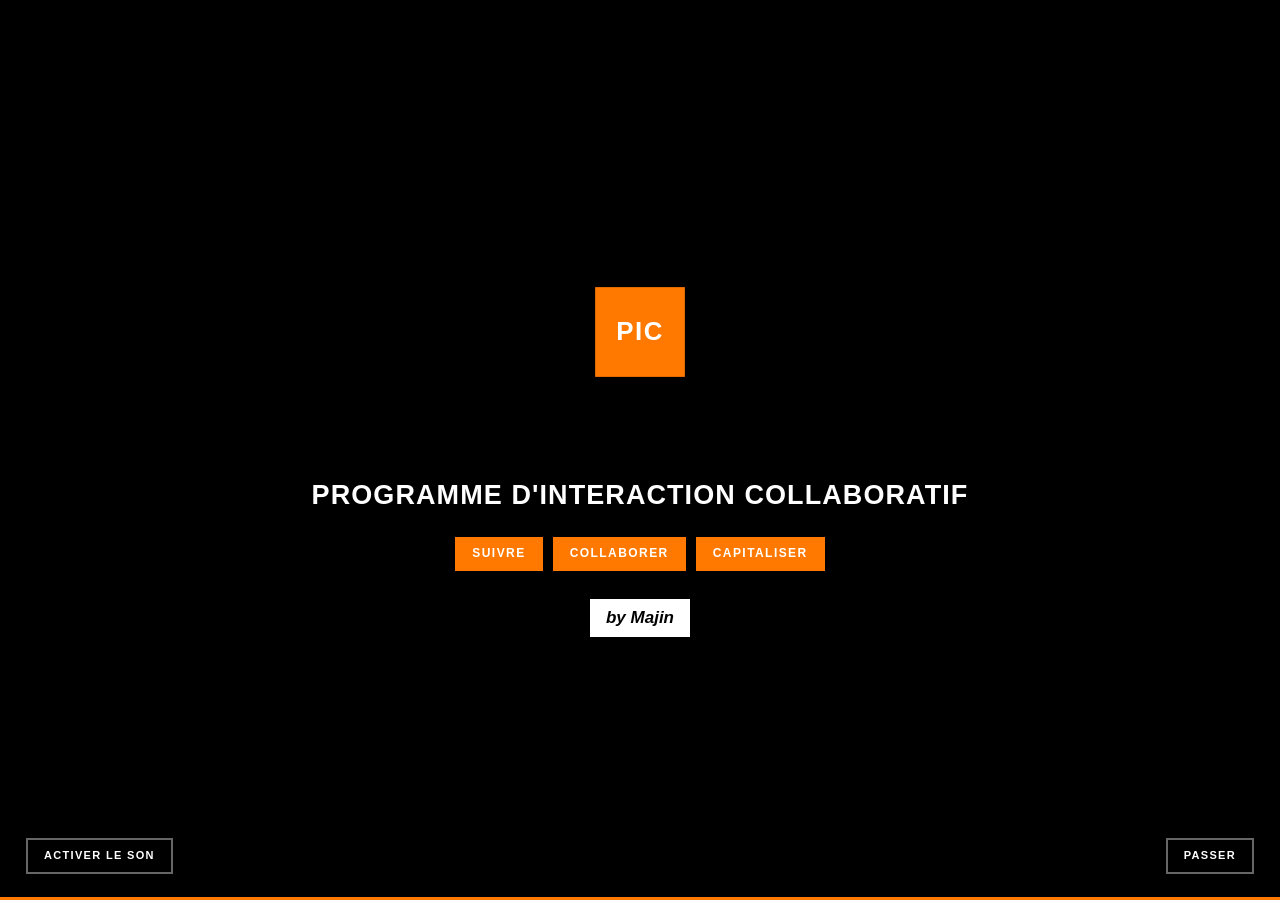
==== commit 9bc8f36e: "V00" ====
--- a/index.html
+++ b/index.html
@@ -18,7 +18,7 @@
 <!-- ═══ En-tête ═══ -->
 <header class="app-head">
   <div class="head-left">
-    <div class="logo-square" aria-hidden="true"><span>PIC</span></div>
+    <button class="logo-square" id="logo-btn" title="Retour aux tâches" aria-label="Programme d'Interaction Collaboratif — retour aux tâches"><span>PIC</span><span class="logo-sq-a" aria-hidden="true"></span><span class="logo-sq-b" aria-hidden="true"></span></button>
     <div class="head-titles">
       <h1>Programme d'Interaction Collaboratif</h1>
       <p class="head-sub"><span id="head-count">0</span> <span id="head-sub-word">tâche en cours</span> · <span id="head-late">0</span> en retard</p>
@@ -50,6 +50,14 @@
         <input type="search" id="q" placeholder="Rechercher un sujet, une action, une personne…" aria-label="Rechercher">
       </div>
       <select id="f-collab" aria-label="Filtrer par collaboration"><option value="">Toutes collaborations</option></select>
+      <select id="f-statut" aria-label="Filtrer par statut">
+        <option value="">Tous statuts</option>
+        <option value="en-cours">En cours</option>
+        <option value="en-attente">En attente</option>
+        <option value="bloquee">Bloquée</option>
+        <option value="deleguee">Déléguée</option>
+      </select>
+      <select id="f-tag" aria-label="Filtrer par tag"><option value="">Tous les tags</option></select>
       <select id="f-echeance" aria-label="Filtrer par échéance">
         <option value="">Toutes échéances</option>
         <option value="late">En retard</option>
@@ -58,6 +66,7 @@
         <option value="none">Sans échéance</option>
       </select>
       <div class="toolbar-end">
+        <button class="ghost-btn" id="btn-kanban">Kanban</button>
         <button class="ghost-btn" id="btn-columns">Colonnes</button>
         <button class="ghost-btn" id="btn-print">Imprimer</button>
       </div>
@@ -70,6 +79,7 @@
       </table>
     </div>
 
+    <div class="kanban-wrap" id="kanban-board"></div>
     <div class="empty" id="empty-taches" hidden>
       <div class="empty-square"></div>
       <p class="empty-title">Aucune tâche ici</p>
@@ -99,6 +109,7 @@
         <input type="search" id="q-arch" placeholder="Rechercher dans les REX…" aria-label="Rechercher dans les archives">
       </div>
       <select id="f-collab-arch" aria-label="Filtrer par collaboration"><option value="">Toutes collaborations</option></select>
+      <select id="f-tag-arch" aria-label="Filtrer par tag"><option value="">Tous les tags</option></select>
       <div class="toolbar-end">
         <button class="primary-btn" id="btn-synth">Synthèse REX</button>
         <button class="ghost-btn" id="btn-print-arch">Imprimer</button>
@@ -114,6 +125,11 @@
 
   <!-- ─── Vue Tableau de bord ─── -->
   <section class="view" id="view-bord" role="tabpanel">
+    <div class="toolbar" style="margin-bottom:10px">
+      <div class="toolbar-end">
+        <button class="ghost-btn" id="btn-print-bord">Exporter PDF</button>
+      </div>
+    </div>
     <div class="kpi-row" id="kpi-row"></div>
     <div class="board-grid">
       <article class="panel">
@@ -131,6 +147,14 @@
       <article class="panel">
         <h2 class="panel-title">État des échéances</h2>
         <div class="donut-wrap" id="chart-echeance"></div>
+      </article>
+      <article class="panel panel-wide">
+        <h2 class="panel-title">Top des collaborations</h2>
+        <div id="chart-top"></div>
+        <div class="legend">
+          <span><i class="dot dot-orange"></i>En cours</span>
+          <span><i class="dot dot-green"></i>Archivées</span>
+        </div>
       </article>
       <article class="panel">
         <h2 class="panel-title">Prochaines échéances</h2>
@@ -151,7 +175,7 @@
       </div>
       <button class="icon-btn" id="sheet-close" aria-label="Fermer">✕</button>
     </header>
-    <div class="sheet-body" id="sheet-body"></div>
+    <div class="sheet-body" id="sheet-body"><div class="sheet-divider" style="display:none"></div></div>
     <footer class="sheet-foot">
       <button class="danger-btn" id="sheet-delete">Supprimer</button>
       <div class="sheet-foot-end">
@@ -193,6 +217,12 @@
           </div>
         </div>
         <p class="cfg-note">Perdu votre code ? Il est irrécupérable : notez-le dans votre gestionnaire de mots de passe.</p>
+      </section>
+      <section class="cfg-block">
+        <h3>Partage en lecture seule</h3>
+        <div id="share-panel">
+          <button class="ghost-btn" id="btn-share-open">Gérer le lien de partage</button>
+        </div>
       </section>
       <section class="cfg-block">
         <h3>Rappels</h3>
--- a/styles.css
+++ b/styles.css
@@ -98,10 +98,55 @@
 .logo-square{
   width:46px;height:46px;background:var(--o-orange);
   display:grid;place-items:center;flex:0 0 auto;
+  position:relative;overflow:hidden;cursor:pointer;
   animation:logoIn .6s cubic-bezier(.2,1.4,.4,1) 1.7s both;
-}
-.logo-square span{
+  transition:transform .18s cubic-bezier(.2,1.4,.4,1);
+  border:0;
+}
+.logo-square:hover{transform:scale(1.10)}
+.logo-square:active{transform:scale(.93)}
+
+/* Texte PIC */
+.logo-square > span:first-child{
   font-weight:700;font-size:15px;letter-spacing:.04em;color:var(--o-white);
+  position:relative;z-index:2;
+  animation:logoTxtPulse 4s ease-in-out 2.5s infinite;
+}
+@keyframes logoTxtPulse{
+  0%,100%{transform:scale(1);opacity:1}
+  45%{transform:scale(1.18);opacity:.85}
+  50%{transform:scale(1.22);opacity:1}
+  55%{transform:scale(1.18);opacity:.85}
+}
+
+/* Deux micro-carrés qui tournent en fond */
+.logo-sq-a,.logo-sq-b{
+  position:absolute;width:10px;height:10px;background:rgba(255,255,255,.22);
+  animation:sqOrbit 5s linear 2.5s infinite;
+}
+.logo-sq-a{
+  top:5px;left:5px;transform-origin:28px 28px;
+}
+.logo-sq-b{
+  bottom:5px;right:5px;transform-origin:-18px -18px;
+  animation-delay:4.75s;
+}
+@keyframes sqOrbit{
+  from{transform:rotate(0)}
+  to{transform:rotate(360deg)}
+}
+
+/* Flash orange clair au clic */
+.logo-square::after{
+  content:"";position:absolute;inset:0;
+  background:rgba(255,255,255,.35);
+  transform:scale(0);border-radius:50%;opacity:0;
+  transition:transform .0s,opacity .0s;
+  pointer-events:none;
+}
+.logo-square.is-clicked::after{
+  transform:scale(2.5);opacity:0;
+  transition:transform .42s cubic-bezier(.2,.8,.3,1),opacity .42s ease;
 }
 .head-titles{min-width:0}
 .app-head h1{
@@ -523,8 +568,9 @@
 @media(max-width:720px){
   .pic-table{min-width:0;table-layout:auto}
   .app-head{padding:8px 14px}
-  .logo-square{width:38px;height:38px}
-  .logo-square span{font-size:12px}
+  .logo-square{width:38px;height:38px;}
+  .logo-square > span:first-child{font-size:12px}
+  /* logo-square > span :first-child géré au-dessus */
   .majin-block{font-size:11px;padding:4px 9px}
   .head-sub{display:none}
   .tabs{top:56px}
@@ -930,3 +976,170 @@
   .p-notes span{padding-right:6pt}
   .p-notes span::before{content:"\25AA\00A0"}
 }
+
+/* ============================================================
+   Statuts personnalisés
+   ============================================================ */
+.st-attente  .status-rail{ background:var(--o-yellow-d) }
+.st-bloquee  .status-rail{ background:var(--o-purple-d) }
+.st-deleguee .status-rail{ background:var(--o-blue-d)   }
+.st-encours  .status-rail{ background:var(--o-orange)   }
+
+.statut-badge{
+  display:inline-block;font-size:9px;font-weight:700;text-transform:uppercase;
+  letter-spacing:.08em;padding:1px 6px;margin-top:3px;color:var(--o-white);
+}
+.badge-en-attente{ background:var(--o-yellow-d)  }
+.badge-bloquee   { background:var(--o-purple-d)  }
+.badge-deleguee  { background:var(--o-blue-d)    }
+
+/* ============================================================
+   Tags
+   ============================================================ */
+.sujet-wrap{display:grid;gap:3px;text-align:center}
+.tag-row{display:flex;flex-wrap:wrap;gap:3px;justify-content:center}
+.tag-chip{
+  font-size:9px;font-weight:700;text-transform:uppercase;letter-spacing:.07em;
+  background:var(--o-blue-l);color:var(--o-blue-d);padding:1px 6px;
+}
+
+/* ============================================================
+   Score d'étoiles
+   ============================================================ */
+.score-row{display:flex;align-items:center;gap:6px;flex-wrap:wrap}
+.star-btn{
+  font-size:20px;color:var(--o-grey-1);background:none;border:0;
+  cursor:pointer;transition:color .15s ease,transform .15s ease;padding:0 2px;
+}
+.star-btn:hover,.star-btn.is-on{color:var(--o-yellow-d)}
+.star-btn:hover{transform:scale(1.3)}
+.score-note{font-size:12px;color:var(--o-grey-2);margin-left:6px}
+.kb-score{font-size:11px;color:var(--o-yellow-d);display:block;margin-top:2px}
+
+/* ============================================================
+   Récurrence, liens, fil de commentaires
+   ============================================================ */
+#f-statut,#f-rec,.link-add-sel{
+  border:2px solid var(--line);padding:8px 10px;background:var(--o-white);
+  width:100%;cursor:pointer;
+}
+#f-statut:focus,#f-rec:focus,.link-add-sel:focus{border-color:var(--o-orange);outline:none}
+.link-list{list-style:none;margin:0 0 8px;padding:0;display:grid;gap:5px}
+.link-item{display:flex;align-items:center;gap:8px;border:1px solid var(--line);padding:5px 8px}
+.link-item span{flex:1;font-size:13px;overflow:hidden;text-overflow:ellipsis;white-space:nowrap}
+
+.comment-fil{display:grid;gap:8px;margin-bottom:10px;max-height:240px;overflow-y:auto}
+.comment{border-left:4px solid var(--o-blue);padding:6px 10px;position:relative}
+.comment-when{
+  display:block;font-size:10px;text-transform:uppercase;letter-spacing:.07em;
+  color:var(--o-grey-2);font-weight:700;margin-bottom:2px;
+}
+.comment-text{margin:0;white-space:pre-wrap;overflow-wrap:anywhere;font-size:13px}
+.comment .note-x{position:absolute;top:4px;right:4px}
+.comment-add{display:grid;gap:6px}
+.comment-add textarea{
+  border:2px solid var(--line);padding:8px 10px;resize:vertical;
+  transition:border-color .18s ease;
+}
+.comment-add textarea:focus{border-color:var(--o-blue);outline:none}
+
+.sheet-divider{
+  font-size:10px;text-transform:uppercase;letter-spacing:.12em;
+  font-weight:700;color:var(--o-grey-2);padding:6px 0 2px;
+  border-bottom:2px solid var(--o-black);margin:4px 0 8px;
+}
+
+/* ============================================================
+   Kanban
+   ============================================================ */
+body.is-kanban .table-scroll,body.is-kanban .hint{display:none}
+body.is-kanban #kanban-board{display:grid!important}
+.kanban-wrap{
+  display:none;
+  grid-template-columns:repeat(auto-fit,minmax(240px,1fr));
+  gap:12px;margin-top:4px;
+}
+.kb-col{display:flex;flex-direction:column;gap:0;min-height:320px}
+.kb-head{
+  display:flex;align-items:center;gap:8px;padding:10px 12px;
+  background:var(--o-black);color:var(--o-white);
+}
+.kb-title{font-size:11px;font-weight:700;text-transform:uppercase;letter-spacing:.09em;flex:1}
+.kb-n{
+  background:var(--o-orange);color:var(--o-white);
+  font-size:11px;font-weight:700;padding:1px 8px;
+}
+.kb-drop{
+  flex:1;border:2px solid var(--o-black);border-top:0;
+  padding:8px;display:grid;gap:8px;align-content:start;
+  transition:background .18s ease;
+}
+.kb-over{background:var(--o-yellow-l)}
+.kb-card{
+  background:var(--o-white);border:1px solid var(--line);border-left:5px solid var(--o-orange);
+  padding:10px 12px;cursor:pointer;display:grid;gap:4px;
+  transition:box-shadow .18s ease,transform .18s ease;
+  animation:rowIn .3s cubic-bezier(.2,.8,.3,1) both;
+}
+.kb-card:hover{box-shadow:var(--shadow);transform:translateY(-2px)}
+.kb-card.is-dragging{opacity:.5;transform:rotate(1.5deg)}
+.kb-sujet{margin:0;font-weight:700;font-size:14px;overflow-wrap:anywhere}
+.chip-late{background:var(--o-orange);color:var(--o-white);padding:2px 8px;font-size:10px;font-weight:700}
+.chip-today{background:var(--o-yellow-d);color:var(--o-white);padding:2px 8px;font-size:10px;font-weight:700}
+
+@media(max-width:720px){
+  .kanban-wrap{grid-template-columns:1fr}
+  .kb-col{min-height:0}
+}
+
+/* ============================================================
+   Export PDF tableau de bord
+   ============================================================ */
+@media print{
+  .p-kpi-row{display:flex;gap:8pt;margin:8pt 0}
+  .p-kpi{flex:1;border:1pt solid #000;padding:8pt;text-align:center}
+  .p-kpi strong{display:block;font-size:18pt;font-weight:700}
+  .p-kpi span{font-size:7pt;text-transform:uppercase;letter-spacing:.08em;color:#555}
+}
+
+/* ============================================================
+   Partage lecture seule
+   ============================================================ */
+.share-loading{
+  display:grid;place-items:center;height:80vh;font-size:16px;
+  color:var(--o-grey-2);text-transform:uppercase;letter-spacing:.08em;
+}
+body.is-share .app-head{border-bottom:4px solid var(--o-yellow)}
+
+/* ============================================================
+   Top des collaborations
+   ============================================================ */
+.top-row{
+  display:flex;align-items:center;gap:12px;padding:9px 0;
+  border-bottom:1px solid var(--line);
+}
+.top-row:last-child{border-bottom:0}
+.top-rank{
+  flex:0 0 26px;text-align:center;font-size:16px;font-weight:700;
+  color:var(--o-grey-1);font-variant-numeric:tabular-nums;
+}
+.top-row.is-podium .top-rank{color:var(--o-orange);font-size:19px}
+.top-mid{flex:1;min-width:0;display:grid;gap:4px}
+.top-hd{display:flex;align-items:baseline;gap:10px;flex-wrap:wrap}
+.top-name{font-weight:700;font-size:14px}
+.top-meta{
+  margin-left:auto;font-size:11px;color:var(--o-grey-2);
+  font-variant-numeric:tabular-nums;white-space:nowrap;
+}
+.top-track{height:14px;background:var(--o-grey-1);display:flex}
+.top-fill{display:block;height:100%;width:0;transition:width .8s cubic-bezier(.2,.8,.3,1)}
+.top-fill.f-open{background:var(--o-orange)}
+.top-fill.f-done{background:var(--o-green)}
+.top-total{
+  flex:0 0 auto;font-size:20px;font-weight:700;
+  font-variant-numeric:tabular-nums;min-width:34px;text-align:right;
+}
+@media(max-width:720px){
+  .top-meta{margin-left:0;width:100%;white-space:normal}
+  .top-total{font-size:17px}
+}
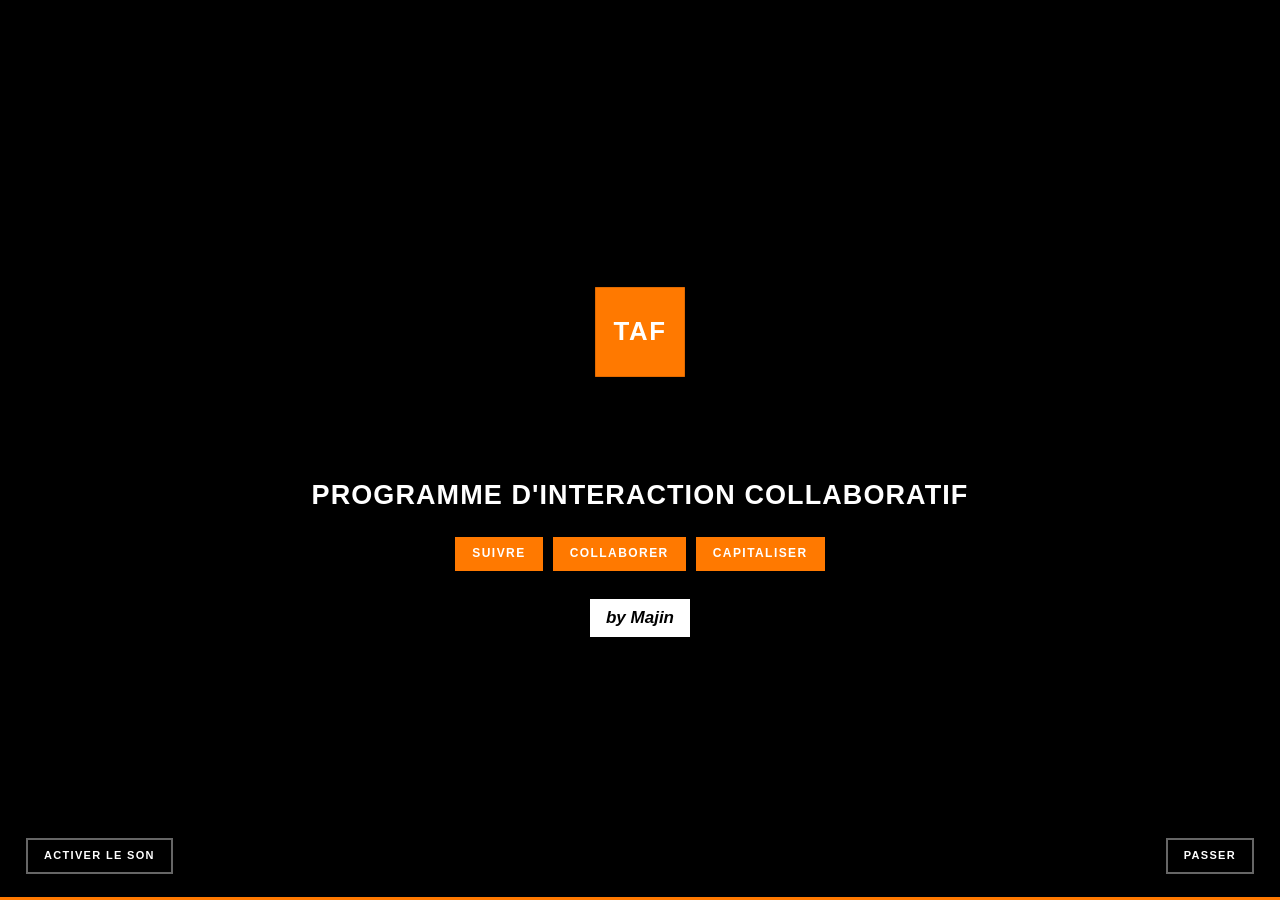
==== commit 373e2bc0: "V001" ====
--- a/index.html
+++ b/index.html
@@ -3,8 +3,8 @@
 <head>
 <meta charset="utf-8">
 <meta name="viewport" content="width=device-width, initial-scale=1, viewport-fit=cover">
-<title>PIC — Programme d'Interaction Collaboratif</title>
-<meta name="description" content="PIC — Programme d'Interaction Collaboratif. Organisateur de tâches collaboratives, archivage et REX. by Majin.">
+<title>TAF — Travail à Faire</title>
+<meta name="description" content="TAF — Travail à Faire. Organisateur de tâches collaboratives, archivage et REX. by Majin.">
 <meta name="theme-color" content="#FF7900">
 <link rel="manifest" href="manifest.webmanifest">
 <link rel="icon" href="favicon.svg" type="image/svg+xml">
@@ -18,9 +18,9 @@
 <!-- ═══ En-tête ═══ -->
 <header class="app-head">
   <div class="head-left">
-    <button class="logo-square" id="logo-btn" title="Retour aux tâches" aria-label="Programme d'Interaction Collaboratif — retour aux tâches"><span>PIC</span><span class="logo-sq-a" aria-hidden="true"></span><span class="logo-sq-b" aria-hidden="true"></span></button>
+    <button class="logo-square" id="logo-btn" title="Retour aux tâches" aria-label="Travail à Faire — retour aux tâches"><span>TAF</span><span class="logo-sq-a" aria-hidden="true"></span><span class="logo-sq-b" aria-hidden="true"></span></button>
     <div class="head-titles">
-      <h1>Programme d'Interaction Collaboratif</h1>
+      <h1>Travail à Faire</h1>
       <p class="head-sub"><span id="head-count">0</span> <span id="head-sub-word">tâche en cours</span> · <span id="head-late">0</span> en retard</p>
     </div>
   </div>
@@ -133,10 +133,6 @@
     <div class="kpi-row" id="kpi-row"></div>
     <div class="board-grid">
       <article class="panel">
-        <h2 class="panel-title">Par collaboration</h2>
-        <div class="bars" id="chart-collab"></div>
-      </article>
-      <article class="panel">
         <h2 class="panel-title">Activité par mois</h2>
         <div class="months" id="chart-months"></div>
         <div class="legend">
@@ -179,8 +175,10 @@
     <footer class="sheet-foot">
       <button class="danger-btn" id="sheet-delete">Supprimer</button>
       <div class="sheet-foot-end">
+        <button class="ghost-btn" id="sheet-duplicate">Dupliquer</button>
         <button class="ghost-btn" id="sheet-restore" hidden>Réactiver</button>
-        <button class="primary-btn" id="sheet-archive">Archiver la tâche</button>
+        <button class="ghost-btn" id="sheet-archive">Archiver</button>
+        <button class="primary-btn" id="sheet-validate">Valider</button>
       </div>
     </footer>
   </aside>
--- a/styles.css
+++ b/styles.css
@@ -448,6 +448,8 @@
 .dot{width:10px;height:10px;display:block}
 .dot-orange{background:var(--o-orange)}
 .dot-green{background:var(--o-green)}
+.dot.seg-later{background:var(--o-purple)}
+.dot.seg-noduedate{background:var(--o-grey-3)}
 
 .donut-wrap{display:grid;grid-template-columns:minmax(0,1fr);gap:10px}
 .seg-row{display:flex;align-items:center;gap:10px}
@@ -625,41 +627,13 @@
 @media print{
   @page{size:A4 landscape;margin:8mm}
   body{background:#fff;font-size:9pt}
-  .app-head,.tabs,.app-main,.toast-stack,.sheet-backdrop,.splash{display:none !important}
+  .app-head,.tabs,.app-main,.toast-stack,.sheet-backdrop,.synth-backdrop,.intro{display:none !important}
   #print-area{
     display:block;
     transform:scale(var(--print-scale,1));
     transform-origin:top left;
     width:calc(100% / var(--print-scale,1));
   }
-  .p-head{
-    display:flex;align-items:stretch;justify-content:space-between;
-    border:1.5pt solid #000;border-bottom:0;
-  }
-  .p-title{
-    flex:1;text-align:center;font-size:15pt;font-weight:700;
-    text-transform:uppercase;padding:5pt 8pt;letter-spacing:.02em;
-  }
-  .p-majin{
-    background:#000;color:#fff;font-style:italic;font-weight:700;
-    font-size:10pt;padding:5pt 10pt;display:flex;align-items:center;
-  }
-  .p-sub{
-    border:1.5pt solid #000;border-top:0;border-bottom:0;
-    padding:3pt 8pt;font-size:7.5pt;display:flex;justify-content:space-between;
-    color:#333;
-  }
-  .p-table{width:100%;border-collapse:collapse;table-layout:fixed}
-  .p-table th,.p-table td{
-    border:.75pt solid #000;padding:3pt 4pt;text-align:center;
-    vertical-align:middle;overflow-wrap:anywhere;
-  }
-  .p-table th{font-size:8.5pt;font-weight:700;background:#fff}
-  .p-table td{font-size:8pt}
-  .p-table td.p-sujet{font-weight:700}
-  .p-table tr{page-break-inside:avoid}
-  .p-empty-row td{height:14pt}
-  .p-foot{margin-top:4pt;font-size:7pt;color:#555;display:flex;justify-content:space-between}
 }
 
 /* ============================================================
@@ -886,19 +860,7 @@
 /* ============================================================
    Impression de la synthèse
    ============================================================ */
-@media print{
-  .p-synth{column-count:3;column-gap:7mm;margin-top:3pt}
-  .p-group{break-inside:avoid;margin-bottom:6pt}
-  .p-group h3{
-    margin:0 0 3pt;font-size:8.5pt;text-transform:uppercase;letter-spacing:.05em;
-    border-bottom:1pt solid #000;padding-bottom:2pt;
-  }
-  .p-group h3 em{font-style:normal;float:right;font-weight:400;color:#555}
-  .p-item{break-inside:avoid;border-left:2pt solid #000;padding-left:5pt;margin-bottom:5pt}
-  .p-item b{font-size:8pt;display:block}
-  .p-item i{font-style:normal;font-size:6.5pt;color:#555;display:block;margin-bottom:1pt}
-  .p-item p{margin:0;font-size:7.5pt;line-height:1.3}
-}
+
 
 /* ============================================================
    Notes en attente
@@ -964,18 +926,7 @@
 }
 
 /* Impression : les notes en attente closent la page */
-@media print{
-  .p-notes{
-    border:.75pt solid #000;border-top:0;padding:4pt 6pt;
-    font-size:7.5pt;display:flex;flex-wrap:wrap;gap:4pt 10pt;align-items:baseline;
-  }
-  .p-notes b{
-    font-size:7pt;text-transform:uppercase;letter-spacing:.06em;
-    border-right:.75pt solid #000;padding-right:8pt;margin-right:2pt;
-  }
-  .p-notes span{padding-right:6pt}
-  .p-notes span::before{content:"\25AA\00A0"}
-}
+
 
 /* ============================================================
    Statuts personnalisés
@@ -1095,12 +1046,7 @@
 /* ============================================================
    Export PDF tableau de bord
    ============================================================ */
-@media print{
-  .p-kpi-row{display:flex;gap:8pt;margin:8pt 0}
-  .p-kpi{flex:1;border:1pt solid #000;padding:8pt;text-align:center}
-  .p-kpi strong{display:block;font-size:18pt;font-weight:700}
-  .p-kpi span{font-size:7pt;text-transform:uppercase;letter-spacing:.08em;color:#555}
-}
+
 
 /* ============================================================
    Partage lecture seule
@@ -1143,3 +1089,159 @@
   .top-meta{margin-left:0;width:100%;white-space:normal}
   .top-total{font-size:17px}
 }
+
+/* ============================================================
+   Colonnes Statut et Difficulté
+   ============================================================ */
+td.k-statut .cell,td.k-score .cell{padding:6px 4px}
+td.k-statut .statut-badge{margin-top:0;white-space:nowrap}
+.badge-en-cours{background:var(--o-orange)}
+
+.score-cell{white-space:nowrap;font-size:13px;letter-spacing:1px}
+.score-cell b{color:var(--o-yellow-d);font-weight:400}
+.score-cell i{color:var(--o-grey-1);font-style:normal}
+
+/* Édition en ligne du statut */
+select.cell-editor{
+  width:100%;border:2px solid var(--o-orange);padding:5px 4px;
+  background:var(--o-white);font-size:12.5px;text-align:center;
+}
+select.cell-editor:focus{outline:none;box-shadow:0 0 0 3px rgba(255,121,0,.25)}
+
+/* Édition en ligne de la difficulté */
+.cell-stars{
+  display:flex;align-items:center;justify-content:center;gap:1px;
+  min-height:calc(var(--row-h) - 8px);border:2px solid var(--o-orange);
+  background:var(--o-white);outline:none;
+}
+.cell-star{
+  font-size:16px;line-height:1;color:var(--o-grey-1);
+  background:none;border:0;cursor:pointer;padding:2px 1px;
+  transition:color .12s ease,transform .12s ease;
+}
+.cell-star:hover{transform:scale(1.25)}
+.cell-star.is-on{color:var(--o-yellow-d)}
+
+/* Le pied du panneau accueille désormais quatre boutons */
+.sheet-foot{flex-wrap:wrap}
+.sheet-foot-end{flex-wrap:wrap;justify-content:flex-end}
+@media(max-width:720px){
+  .sheet-foot{gap:8px}
+  .sheet-foot .danger-btn{order:99}
+  .sheet-foot-end{width:100%}
+  .sheet-foot-end .primary-btn{flex:1}
+}
+
+/* ============================================================
+   État des échéances — segments lisibles sur fond gris
+   Le gris clair et le blanc d'origine disparaissaient dans la piste.
+   ============================================================ */
+.seg-later{background:var(--o-purple)}       /* Plus tard      — violet  */
+.seg-noduedate{background:var(--o-grey-3)}   /* Sans échéance  — gris foncé */
+
+/* ============================================================
+   Export du tableau de bord — une page A4 paysage
+   ============================================================ */
+
+
+
+/* ============================================================
+   Mise en page d'impression
+   Hors du bloc @media print pour que les hauteurs soient
+   mesurables avant l'appel à window.print().
+   #print-area reste masqué à l'écran.
+   ============================================================ */
+
+  .p-head{
+    display:flex;align-items:stretch;justify-content:space-between;
+    border:1.5pt solid #000;border-bottom:0;
+  }
+  .p-title{
+    flex:1;text-align:center;font-size:15pt;font-weight:700;
+    text-transform:uppercase;padding:5pt 8pt;letter-spacing:.02em;
+  }
+  .p-majin{
+    background:#000;color:#fff;font-style:italic;font-weight:700;
+    font-size:10pt;padding:5pt 10pt;display:flex;align-items:center;
+  }
+  .p-sub{
+    border:1.5pt solid #000;border-top:0;border-bottom:0;
+    padding:3pt 8pt;font-size:7.5pt;display:flex;justify-content:space-between;
+    color:#333;
+  }
+  .p-table{width:100%;border-collapse:collapse;table-layout:fixed}
+  .p-table th,.p-table td{
+    border:.75pt solid #000;padding:3pt 4pt;text-align:center;
+    vertical-align:middle;overflow-wrap:anywhere;
+  }
+  .p-table th{font-size:8.5pt;font-weight:700;background:#fff}
+  .p-table td{font-size:8pt}
+  .p-table td.p-sujet{font-weight:700}
+  .p-table tr{page-break-inside:avoid}
+  .p-empty-row td{height:14pt}
+  .p-foot{margin-top:4pt;font-size:7pt;color:#555;display:flex;justify-content:space-between}
+
+  .p-synth{column-count:3;column-gap:7mm;margin-top:3pt}
+  .p-group{break-inside:avoid;margin-bottom:6pt}
+  .p-group h3{
+    margin:0 0 3pt;font-size:8.5pt;text-transform:uppercase;letter-spacing:.05em;
+    border-bottom:1pt solid #000;padding-bottom:2pt;
+  }
+  .p-group h3 em{font-style:normal;float:right;font-weight:400;color:#555}
+  .p-item{break-inside:avoid;border-left:2pt solid #000;padding-left:5pt;margin-bottom:5pt}
+  .p-item b{font-size:8pt;display:block}
+  .p-item i{font-style:normal;font-size:6.5pt;color:#555;display:block;margin-bottom:1pt}
+  .p-item p{margin:0;font-size:7.5pt;line-height:1.3}
+
+  .p-notes{
+    border:.75pt solid #000;border-top:0;padding:4pt 6pt;
+    font-size:7.5pt;display:flex;flex-wrap:wrap;gap:4pt 10pt;align-items:baseline;
+  }
+  .p-notes b{
+    font-size:7pt;text-transform:uppercase;letter-spacing:.06em;
+    border-right:.75pt solid #000;padding-right:8pt;margin-right:2pt;
+  }
+  .p-notes span{padding-right:6pt}
+  .p-notes span::before{content:"\25AA\00A0"}
+
+  .p-kpi-row{display:flex;gap:8pt;margin:8pt 0}
+  .p-kpi{flex:1;border:1pt solid #000;padding:8pt;text-align:center}
+  .p-kpi strong{display:block;font-size:18pt;font-weight:700}
+  .p-kpi span{font-size:7pt;text-transform:uppercase;letter-spacing:.08em;color:#555}
+
+  .p-kpi-row{display:flex;gap:5pt;margin:5pt 0}
+  .p-kpi{
+    flex:1;border:.75pt solid #000;padding:5pt 4pt;text-align:center;
+  }
+  .p-kpi strong{display:block;font-size:15pt;font-weight:700;line-height:1.1}
+  .p-kpi span{
+    font-size:6pt;text-transform:uppercase;letter-spacing:.06em;color:#555;
+    display:block;margin-top:2pt;
+  }
+
+  .p-board-grid{
+    display:grid;grid-template-columns:repeat(4,1fr);gap:5pt;margin-bottom:5pt;
+  }
+  .p-block{border:.75pt solid #000;padding:4pt 5pt;break-inside:avoid}
+  .p-block-wide{margin-bottom:5pt}
+  .p-block h3{
+    margin:0 0 3pt;font-size:7pt;font-weight:700;text-transform:uppercase;
+    letter-spacing:.07em;border-bottom:.75pt solid #000;padding-bottom:2pt;
+  }
+  .p-mini{width:100%;border-collapse:collapse}
+  .p-mini th{
+    font-size:6pt;text-transform:uppercase;letter-spacing:.05em;color:#555;
+    text-align:left;padding:1.5pt 3pt;border-bottom:.5pt solid #999;font-weight:700;
+  }
+  .p-mini td{font-size:7pt;padding:1.5pt 3pt;border-bottom:.25pt solid #DDD}
+  .p-mini tr:last-child td{border-bottom:0}
+  .p-mini .p-c1{text-align:left}
+  .p-mini .p-cn{text-align:right;font-variant-numeric:tabular-nums;font-weight:700}
+  .p-mini .p-sujet{font-weight:700}
+
+  .p-top td,.p-urgent td{text-align:center}
+  .p-top td:nth-child(2),.p-urgent td:nth-child(3){text-align:left}
+  .p-urgent td:nth-child(4){text-align:left}
+  .p-urgent tr.late td{background:#FFE9D6}
+  .p-urgent tr.late td:nth-child(2){font-weight:700}
+  .p-urgent tr.today td{background:#FFF6B6}
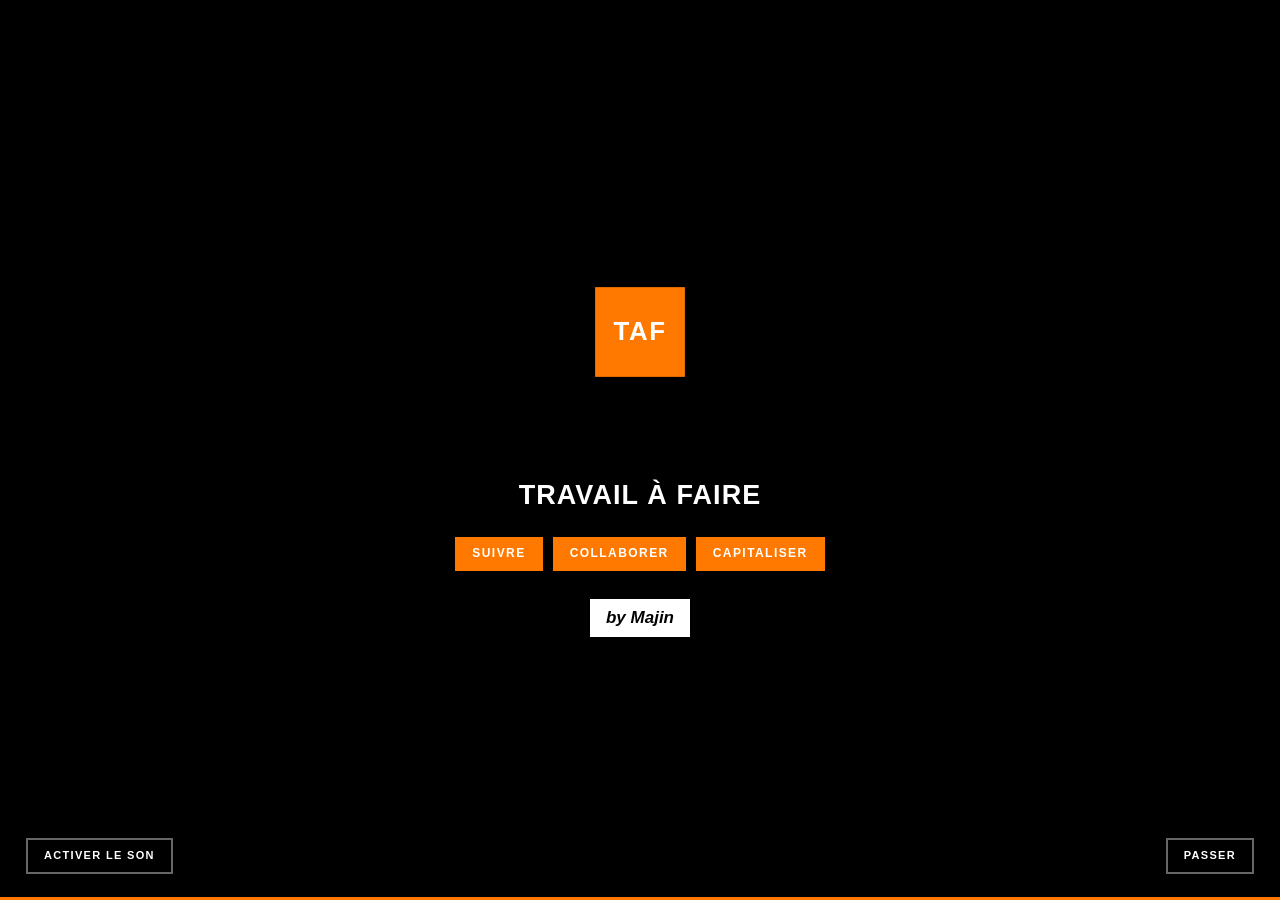
==== commit 31a3f730: "V0001" ====
--- a/index.html
+++ b/index.html
@@ -262,7 +262,7 @@
           <button class="ghost-btn" id="cfg-export">Exporter (JSON)</button>
           <button class="ghost-btn" id="cfg-csv">Exporter (CSV)</button>
           <button class="ghost-btn" id="cfg-import">Importer…</button>
-          <input type="file" id="file-import" accept="application/json" hidden>
+          <input type="file" id="file-import" accept=".json,application/json" hidden>
         </div>
         <p class="cfg-note" id="storage-state"></p>
       </section>
--- a/styles.css
+++ b/styles.css
@@ -1,5 +1,5 @@
 /* ============================================================
-   PIC — Programme d'Interaction Collaboratif · by Majin
+   TAF — Travail à Faire · by Majin
    Charte graphique Orange (octobre 2015)
    ============================================================ */
 
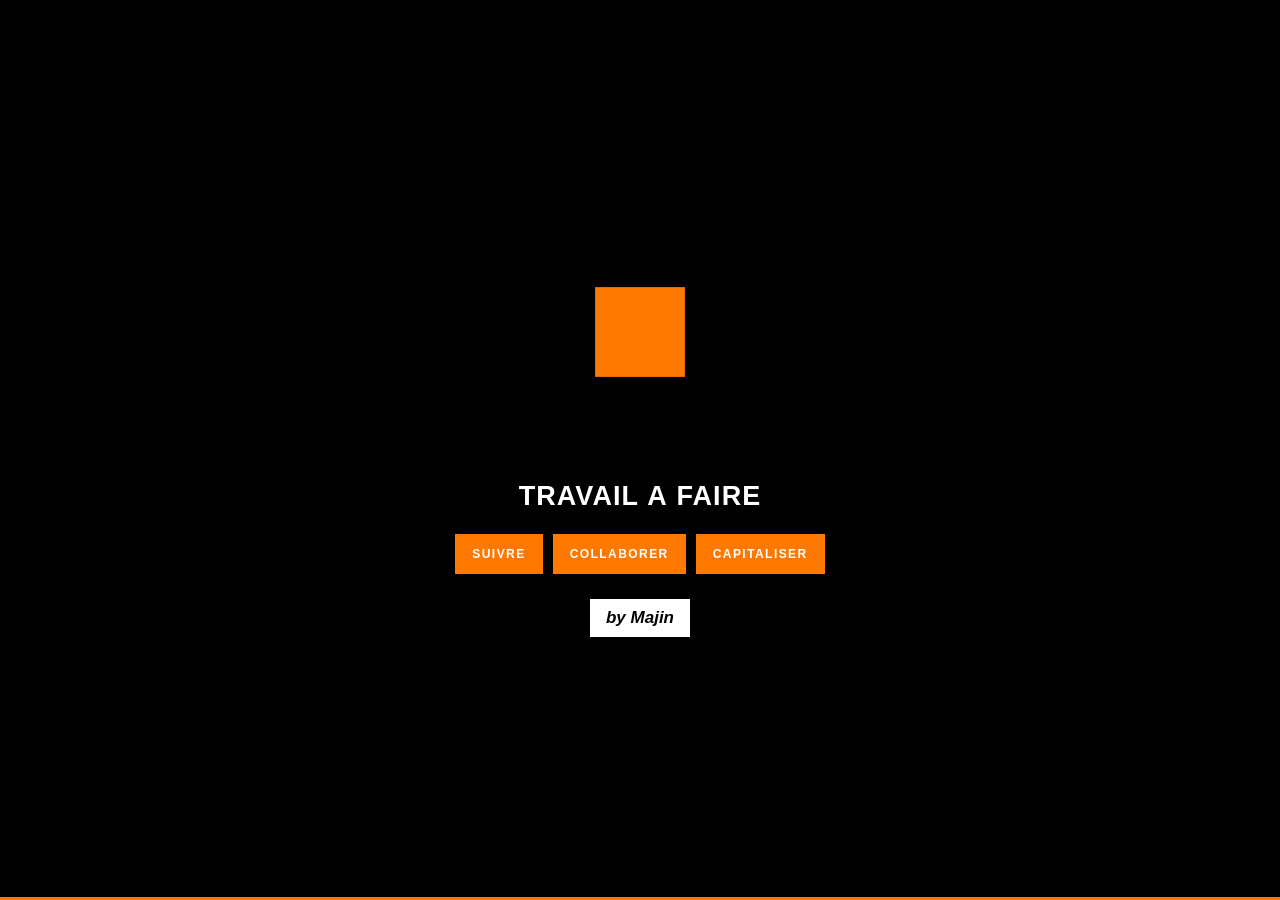
==== commit b7da655a: "V1001" ====
--- a/index.html
+++ b/index.html
@@ -11,65 +11,79 @@
 <link rel="apple-touch-icon" href="icon-192.png">
 <meta name="apple-mobile-web-app-capable" content="yes">
 <meta name="apple-mobile-web-app-status-bar-style" content="black">
+<script>
+/* Thème avant le premier rendu : évite un éclair blanc en mode sombre */
+(function () {
+  try {
+    var s = (JSON.parse(localStorage.getItem("pic-majin:v1") || "{}").settings || {}).theme || "auto";
+    var dark = s === "sombre" || (s === "auto" && window.matchMedia && matchMedia("(prefers-color-scheme: dark)").matches);
+    document.documentElement.setAttribute("data-theme", dark ? "dark" : "light");
+  } catch (e) {}
+})();
+</script>
 <link rel="stylesheet" href="styles.css">
+<link rel="stylesheet" href="css/taf-pieces-jointes.css">
 </head>
 <body>
 
 <!-- ═══ En-tête ═══ -->
 <header class="app-head">
-  <div class="head-left">
+  <div class="app-head-in">
     <button class="logo-square" id="logo-btn" title="Retour aux tâches" aria-label="Travail à Faire — retour aux tâches"><span>TAF</span><span class="logo-sq-a" aria-hidden="true"></span><span class="logo-sq-b" aria-hidden="true"></span></button>
     <div class="head-titles">
       <h1>Travail à Faire</h1>
-      <p class="head-sub"><span id="head-count">0</span> <span id="head-sub-word">tâche en cours</span> · <span id="head-late">0</span> en retard</p>
-    </div>
-  </div>
-  <div class="head-right">
-    <button class="sync-dot is-off" id="sync-dot" title="Synchronisation désactivée" aria-label="État de la synchronisation"></button>
-    <button class="ghost-btn" id="btn-install" hidden title="Installer l'application">Installer</button>
-    <button class="ghost-btn icon-btn" id="btn-settings" title="Réglages" aria-label="Réglages">⚙</button>
-    <div class="majin-block">by Majin</div>
+      <p class="head-sub"><span id="head-count">0</span> <span id="head-sub-word">tâche active</span> · <span class="hl-late"><span id="head-late">0</span> en retard</span><span class="soon-part"> · <span id="head-soon">0</span> à échéance sous 7 jours</span></p>
+    </div>
+    <div class="head-right">
+      <button class="sync-status is-off" id="sync-dot" title="Synchronisation désactivée" aria-label="État de la synchronisation"><span class="sync-sq" aria-hidden="true"></span><span class="sync-txt" id="sync-txt">Sur cet appareil</span></button>
+      <button class="head-btn" id="btn-install" hidden title="Installer l'application">Installer</button>
+      <button class="head-btn" id="btn-theme" title="Passer en mode sombre" aria-label="Passer en mode sombre"><svg class="svg-ico" id="theme-ico" width="20" height="20" viewBox="0 0 24 24" fill="none" stroke="currentColor" stroke-width="1.8" stroke-linecap="round" stroke-linejoin="round" aria-hidden="true"><path d="M21 12.8A9 9 0 1 1 11.2 3a7 7 0 0 0 9.8 9.8z"></path></svg></button>
+      <button class="head-btn" id="btn-settings" title="Réglages" aria-label="Réglages"><svg class="svg-ico" width="20" height="20" viewBox="0 0 24 24" fill="none" stroke="currentColor" stroke-width="1.8" stroke-linecap="round" stroke-linejoin="round" aria-hidden="true"><circle cx="12" cy="12" r="3"></circle><path d="M19.4 15a1.7 1.7 0 0 0 .3 1.8l.1.1a2 2 0 1 1-2.8 2.8l-.1-.1a1.7 1.7 0 0 0-1.8-.3 1.7 1.7 0 0 0-1 1.5V21a2 2 0 1 1-4 0v-.1a1.7 1.7 0 0 0-1.1-1.5 1.7 1.7 0 0 0-1.8.3l-.1.1a2 2 0 1 1-2.8-2.8l.1-.1a1.7 1.7 0 0 0 .3-1.8 1.7 1.7 0 0 0-1.5-1H3a2 2 0 1 1 0-4h.1a1.7 1.7 0 0 0 1.5-1.1 1.7 1.7 0 0 0-.3-1.8l-.1-.1a2 2 0 1 1 2.8-2.8l.1.1a1.7 1.7 0 0 0 1.8.3H9a1.7 1.7 0 0 0 1-1.5V3a2 2 0 1 1 4 0v.1a1.7 1.7 0 0 0 1 1.5 1.7 1.7 0 0 0 1.8-.3l.1-.1a2 2 0 1 1 2.8 2.8l-.1.1a1.7 1.7 0 0 0-.3 1.8V9a1.7 1.7 0 0 0 1.5 1H21a2 2 0 1 1 0 4h-.1a1.7 1.7 0 0 0-1.5 1z"></path></svg></button>
+      <div class="majin-block">by Majin</div>
+    </div>
   </div>
 </header>
 
 <!-- ═══ Onglets ═══ -->
-<nav class="tabs" role="tablist">
-  <button class="tab is-active" data-view="taches" role="tab" aria-selected="true">Tâches <span class="tab-badge" id="badge-taches">0</span></button>
-  <button class="tab" data-view="archives" role="tab" aria-selected="false">Archives <span class="tab-badge" id="badge-archives">0</span></button>
-  <button class="tab" data-view="bord" role="tab" aria-selected="false">Tableau de bord</button>
-  <span class="tab-rail" id="tab-rail" aria-hidden="true"></span>
+<nav class="tabs">
+  <div class="tabs-in" role="tablist">
+    <button class="tab is-active" data-view="taches" role="tab" aria-selected="true">Tâches <span class="tab-badge" id="badge-taches">0</span></button>
+    <button class="tab" data-view="archives" role="tab" aria-selected="false">Archives <span class="tab-badge" id="badge-archives">0</span></button>
+    <button class="tab" data-view="bord" role="tab" aria-selected="false"><span class="tab-long">Tableau de bord</span><span class="tab-short" aria-hidden="true">Bord</span></button>
+  </div>
 </nav>
 
 <main class="app-main">
 
   <!-- ─── Vue Tâches ─── -->
-  <section class="view is-active" id="view-taches" role="tabpanel">
+  <section class="view is-active" id="view-taches" role="tabpanel" aria-label="Tâches">
     <div class="toolbar">
-      <button class="primary-btn" id="btn-new">+ Nouvelle tâche</button>
-      <div class="search-wrap">
+      <label class="search">
+        <svg class="svg-ico" width="18" height="18" viewBox="0 0 24 24" fill="none" stroke="currentColor" stroke-width="2" stroke-linecap="round" aria-hidden="true" style="color:var(--text-2)"><circle cx="11" cy="11" r="7"></circle><path d="M20 20l-3.5-3.5"></path></svg>
         <input type="search" id="q" placeholder="Rechercher un sujet, une action, une personne…" aria-label="Rechercher">
-      </div>
-      <select id="f-collab" aria-label="Filtrer par collaboration"><option value="">Toutes collaborations</option></select>
-      <select id="f-statut" aria-label="Filtrer par statut">
-        <option value="">Tous statuts</option>
-        <option value="en-cours">En cours</option>
-        <option value="en-attente">En attente</option>
-        <option value="bloquee">Bloquée</option>
-        <option value="deleguee">Déléguée</option>
-      </select>
-      <select id="f-tag" aria-label="Filtrer par tag"><option value="">Tous les tags</option></select>
-      <select id="f-echeance" aria-label="Filtrer par échéance">
-        <option value="">Toutes échéances</option>
+        <kbd>/</kbd>
+      </label>
+      <button class="primary-btn" id="btn-new"><svg class="svg-ico" width="18" height="18" viewBox="0 0 24 24" fill="none" stroke="currentColor" stroke-width="2.4" stroke-linecap="round" aria-hidden="true"><path d="M12 5v14M5 12h14"></path></svg>Nouvelle tâche</button>
+    </div>
+
+    <div class="filters">
+      <div class="seg-group" role="group" aria-label="Filtrer par statut" id="seg-statut"></div>
+      <select class="fsel" id="f-collab" aria-label="Filtrer par collaboration"><option value="">Collaboration</option></select>
+      <select class="fsel" id="f-tag" aria-label="Filtrer par tag"><option value="">Tag</option></select>
+      <select class="fsel" id="f-echeance" aria-label="Filtrer par échéance">
+        <option value="">Échéance</option>
         <option value="late">En retard</option>
         <option value="today">Aujourd'hui</option>
         <option value="7">Sous 7 jours</option>
         <option value="none">Sans échéance</option>
       </select>
-      <div class="toolbar-end">
-        <button class="ghost-btn" id="btn-kanban">Kanban</button>
-        <button class="ghost-btn" id="btn-columns">Colonnes</button>
-        <button class="ghost-btn" id="btn-print">Imprimer</button>
-      </div>
+      <div class="spacer"></div>
+      <div class="seg-group" role="group" aria-label="Affichage">
+        <button class="seg is-on" id="view-liste" aria-pressed="true">Liste</button>
+        <button class="seg" id="view-kanban" aria-pressed="false">Kanban</button>
+      </div>
+      <button class="ibtn" id="btn-columns" title="Colonnes affichées" aria-label="Colonnes affichées"><svg class="svg-ico" width="18" height="18" viewBox="0 0 24 24" fill="none" stroke="currentColor" stroke-width="1.8" aria-hidden="true"><rect x="3" y="4" width="18" height="16"></rect><path d="M9 4v16M15 4v16"></path></svg></button>
+      <button class="ibtn" id="btn-print" title="Exporter et imprimer (Ctrl+P)" aria-label="Exporter et imprimer"><svg class="svg-ico" width="18" height="18" viewBox="0 0 24 24" fill="none" stroke="currentColor" stroke-width="1.8" aria-hidden="true"><path d="M6 9V3h12v6M6 18H4v-7h16v7h-2M7 14h10v7H7z"></path></svg></button>
     </div>
 
     <div class="table-scroll">
@@ -83,19 +97,19 @@
     <div class="empty" id="empty-taches" hidden>
       <div class="empty-square"></div>
       <p class="empty-title">Aucune tâche ici</p>
-      <p class="empty-text">Créez la première ligne du programme : un sujet, une collaboration, une échéance.</p>
+      <p class="empty-text">Créez une tâche, ou élargissez les filtres : un sujet, une collaboration, une échéance suffisent pour commencer.</p>
       <button class="primary-btn" data-act="new-from-empty">+ Nouvelle tâche</button>
     </div>
-    <p class="hint">Cliquez dans une cellule pour la remplir · <kbd>Tab</kbd> passe à la suivante · <kbd>Échap</kbd> annule</p>
+    <p class="hint">Cochez une tâche terminée pour l'archiver en REX · Cliquez sur un sujet pour ouvrir sa fiche, sur une autre cellule pour la modifier · <kbd>/</kbd> recherche · <kbd>N</kbd> nouvelle tâche</p>
 
     <section class="notes-box" aria-labelledby="notes-title">
-      <header class="notes-head">
+      <div class="notes-head">
         <h2 id="notes-title">Notes en attente <span class="notes-count" id="notes-count">0</span></h2>
         <p>Ce qui n'est pas encore une tâche : une idée, une relance, un point à creuser.</p>
-      </header>
+      </div>
       <div class="notes-add">
         <input type="text" id="note-input" placeholder="Noter maintenant, transformer plus tard…" aria-label="Nouvelle note">
-        <button class="primary-btn" id="note-add">Ajouter</button>
+        <button class="dark-btn" id="note-add">Ajouter</button>
       </div>
       <ul class="notes-list" id="notes-list"></ul>
       <p class="notes-empty" id="notes-empty">Rien en attente. Tout ce qui compte est déjà dans le tableau.</p>
@@ -103,17 +117,25 @@
   </section>
 
   <!-- ─── Vue Archives ─── -->
-  <section class="view" id="view-archives" role="tabpanel">
-    <div class="toolbar">
-      <div class="search-wrap">
+  <section class="view" id="view-archives" role="tabpanel" aria-label="Archives">
+    <div class="page-head">
+      <div>
+        <h2>Retours d'expérience</h2>
+        <p>Chaque tâche archivée devient une fiche REX : ce qui a marché, ce qu'il faut retenir.</p>
+      </div>
+      <div class="page-head-actions">
+        <button class="ghost-btn" id="btn-print-arch">Imprimer</button>
+        <button class="primary-btn" id="btn-synth">Synthèse REX</button>
+      </div>
+    </div>
+    <div class="filters">
+      <label class="search">
+        <svg class="svg-ico" width="18" height="18" viewBox="0 0 24 24" fill="none" stroke="currentColor" stroke-width="2" stroke-linecap="round" aria-hidden="true" style="color:var(--text-2)"><circle cx="11" cy="11" r="7"></circle><path d="M20 20l-3.5-3.5"></path></svg>
         <input type="search" id="q-arch" placeholder="Rechercher dans les REX…" aria-label="Rechercher dans les archives">
-      </div>
-      <select id="f-collab-arch" aria-label="Filtrer par collaboration"><option value="">Toutes collaborations</option></select>
-      <select id="f-tag-arch" aria-label="Filtrer par tag"><option value="">Tous les tags</option></select>
-      <div class="toolbar-end">
-        <button class="primary-btn" id="btn-synth">Synthèse REX</button>
-        <button class="ghost-btn" id="btn-print-arch">Imprimer</button>
-      </div>
+      </label>
+      <div class="seg-group" role="group" aria-label="Filtrer les REX" id="seg-rex"></div>
+      <select class="fsel" id="f-collab-arch" aria-label="Filtrer par collaboration"><option value="">Collaboration</option></select>
+      <select class="fsel" id="f-tag-arch" aria-label="Filtrer par tag"><option value="">Tag</option></select>
     </div>
     <div class="rex-list" id="rex-list"></div>
     <div class="empty" id="empty-archives" hidden>
@@ -124,36 +146,33 @@
   </section>
 
   <!-- ─── Vue Tableau de bord ─── -->
-  <section class="view" id="view-bord" role="tabpanel">
-    <div class="toolbar" style="margin-bottom:10px">
-      <div class="toolbar-end">
+  <section class="view" id="view-bord" role="tabpanel" aria-label="Tableau de bord">
+    <div class="page-head">
+      <div>
+        <h2>Tableau de bord</h2>
+        <p id="bord-date">Situation du jour</p>
+      </div>
+      <div class="page-head-actions">
         <button class="ghost-btn" id="btn-print-bord">Exporter PDF</button>
       </div>
     </div>
     <div class="kpi-row" id="kpi-row"></div>
     <div class="board-grid">
       <article class="panel">
-        <h2 class="panel-title">Activité par mois</h2>
-        <div class="months" id="chart-months"></div>
-        <div class="legend">
-          <span><i class="dot dot-orange"></i>Créées</span>
-          <span><i class="dot dot-green"></i>Archivées</span>
-        </div>
+        <div><h3 class="ptitle">Tâches actives par mois de création</h3><p class="psub">Survolez une barre pour le détail</p></div>
+        <div id="chart-months"></div>
       </article>
       <article class="panel">
-        <h2 class="panel-title">État des échéances</h2>
-        <div class="donut-wrap" id="chart-echeance"></div>
-      </article>
-      <article class="panel panel-wide">
-        <h2 class="panel-title">Top des collaborations</h2>
-        <div id="chart-top"></div>
-        <div class="legend">
-          <span><i class="dot dot-orange"></i>En cours</span>
-          <span><i class="dot dot-green"></i>Archivées</span>
-        </div>
+        <div><h3 class="ptitle">Horizon des échéances</h3><p class="psub">Tâches actives, selon le délai restant</p></div>
+        <div class="hrows" id="chart-echeance"></div>
       </article>
       <article class="panel">
-        <h2 class="panel-title">Prochaines échéances</h2>
+        <div><h3 class="ptitle">Top des collaborations</h3><p class="psub" id="top-sub">Toutes les tâches, en cours et archivées</p></div>
+        <div class="hrows" id="chart-top"></div>
+        <div class="legend"><span><i class="dot dot-orange"></i>En cours</span><span><i class="dot dot-green"></i>Archivées</span></div>
+      </article>
+      <article class="panel">
+        <div><h3 class="ptitle">Prochaines échéances</h3><p class="psub">Cliquez pour ouvrir la fiche</p></div>
         <ul class="next-list" id="next-list"></ul>
       </article>
     </div>
@@ -169,9 +188,10 @@
         <p class="sheet-eyebrow" id="sheet-eyebrow">Tâche</p>
         <h2 id="sheet-title">Détail</h2>
       </div>
+      <button class="icon-btn" id="sheet-print" title="Imprimer la fiche" aria-label="Imprimer la fiche"><svg class="svg-ico" width="18" height="18" viewBox="0 0 24 24" fill="none" stroke="currentColor" stroke-width="1.8" aria-hidden="true"><path d="M6 9V3h12v6M6 18H4v-7h16v7h-2M7 14h10v7H7z"></path></svg></button>
       <button class="icon-btn" id="sheet-close" aria-label="Fermer">✕</button>
     </header>
-    <div class="sheet-body" id="sheet-body"><div class="sheet-divider" style="display:none"></div></div>
+    <div class="sheet-body" id="sheet-body"></div>
     <footer class="sheet-foot">
       <button class="danger-btn" id="sheet-delete">Supprimer</button>
       <div class="sheet-foot-end">
@@ -209,6 +229,7 @@
         </div>
         <div id="sync-active" hidden>
           <p class="cfg-note">Espace <code id="sync-fingerprint"></code> · <span id="sync-state"></span></p>
+          <p class="cfg-note" id="captures-state"></p>
           <div class="cfg-actions">
             <button class="ghost-btn" id="btn-sync-now">Synchroniser maintenant</button>
             <button class="danger-btn" id="btn-sync-off">Désactiver</button>
@@ -250,6 +271,13 @@
       <section class="cfg-block">
         <h3>Confort</h3>
         <label class="switch-row"><input type="checkbox" id="cfg-sound"><span>Son de validation à l'archivage</span></label>
+        <label class="field-row"><span>Apparence</span>
+          <select id="cfg-theme">
+            <option value="auto">Comme le système</option>
+            <option value="clair">Mode clair</option>
+            <option value="sombre">Mode sombre</option>
+          </select>
+        </label>
         <label class="switch-row"><input type="checkbox" id="cfg-dense"><span>Affichage compact</span></label>
         <label class="switch-row"><input type="checkbox" id="cfg-intro"><span>Ouverture animée au lancement</span></label>
         <label class="switch-row"><input type="checkbox" id="cfg-introson"><span>Marimba à l'ouverture</span></label>
@@ -257,12 +285,19 @@
       </section>
       <section class="cfg-block">
         <h3>Mes données</h3>
-        <p class="cfg-note">Tout est stocké dans ce navigateur. Exportez pour sauvegarder ou changer d'appareil.</p>
+        <p class="cfg-note">Tout est stocké dans ce navigateur. Exportez pour sauvegarder ou changer d'appareil : l'export JSON peut emporter les captures d'écran, l'import les restaure.</p>
         <div class="cfg-actions">
+          <button class="primary-btn" id="cfg-export-open">Exporter et imprimer…</button>
           <button class="ghost-btn" id="cfg-export">Exporter (JSON)</button>
           <button class="ghost-btn" id="cfg-csv">Exporter (CSV)</button>
           <button class="ghost-btn" id="cfg-import">Importer…</button>
-          <input type="file" id="file-import" accept=".json,application/json" hidden>
+          <input type="file" id="file-import" accept=".json,.csv,.txt,application/json,text/csv" hidden>
+        </div>
+        <label class="switch-row"><input type="checkbox" id="cfg-export-images" checked><span>Inclure les captures d'écran dans l'export JSON · <small id="export-images-info"></small></span></label>
+        <h4 class="cfg-sub">Ajouter des tâches en lot</h4>
+        <p class="cfg-note">Téléchargez le modèle, complétez-le dans votre tableur, puis réimportez-le. Une ligne par tâche ; seule la colonne Sujet est obligatoire.</p>
+        <div class="cfg-actions">
+          <button class="primary-btn" id="cfg-modele">Télécharger le modèle CSV</button>
         </div>
         <p class="cfg-note" id="storage-state"></p>
       </section>
@@ -297,6 +332,35 @@
   </section>
 </div>
 
+<!-- ═══ Exporter et imprimer ═══ -->
+<div class="export-backdrop" id="export-backdrop" hidden>
+  <section class="export-dialog" role="dialog" aria-modal="true" aria-labelledby="export-title">
+    <header class="export-head">
+      <div>
+        <h2 id="export-title">Exporter et imprimer</h2>
+        <p>Un seul endroit pour tous vos documents TAF.</p>
+      </div>
+      <button class="icon-btn" id="export-close" aria-label="Fermer">✕</button>
+    </header>
+    <div class="export-body">
+      <div class="export-docs"><span class="lbl">Document</span><div id="export-docs" style="display:flex;flex-direction:column;gap:10px"></div></div>
+      <div class="export-side">
+        <div class="export-opts" id="export-opts"></div>
+        <div class="export-preview">
+          <span class="lbl">Aperçu</span>
+          <div class="pv-stage"><div class="pv-page" id="export-pv"></div></div>
+          <span class="pv-info" id="export-info"></span>
+        </div>
+      </div>
+    </div>
+    <footer class="export-foot">
+      <p class="hint">Raccourci : <kbd>Ctrl</kbd> + <kbd>P</kbd> ouvre cette fenêtre</p>
+      <button class="ghost-btn" id="export-cancel">Annuler</button>
+      <button class="primary-btn" id="export-go">Exporter</button>
+    </footer>
+  </section>
+</div>
+
 <!-- ═══ Zone d'impression ═══ -->
 <div id="print-area" aria-hidden="true"></div>
 
@@ -304,6 +368,14 @@
 <div class="toast-stack" id="toasts" aria-live="polite"></div>
 
 <script src="intro.js"></script>
+<!-- Pièces jointes : liens internet, captures d'écran, REX avant / après, sauvegarde avec images -->
+<script src="js/taf-liens.js"></script>
+<script src="js/taf-images.js"></script>
+<script src="js/taf-captures-db.js"></script>
+<script src="js/taf-captures-sync.js"></script>
+<script src="js/taf-pieces-jointes.js"></script>
+<script src="js/taf-rex-captures.js"></script>
+<script src="js/taf-sauvegarde.js"></script>
 <script src="app.js"></script>
 </body>
 </html>
--- a/styles.css
+++ b/styles.css
@@ -1,626 +1,824 @@
 /* ============================================================
    TAF — Travail à Faire · by Majin
-   Charte graphique Orange (octobre 2015)
+   Charte graphique Orange · refonte octobre 2026
+   Thème clair par défaut, thème sombre via <html data-theme="dark">
    ============================================================ */
 
 :root{
-  /* Principales */
+  /* Palette Orange */
   --o-orange:#FF7900;
   --o-black:#000000;
   --o-white:#FFFFFF;
   --o-grey-1:#D6D6D6;
   --o-grey-2:#8F8F8F;
   --o-grey-3:#595959;
-
-  /* Secondaires */
   --o-blue:#4BB4E6;   --o-blue-d:#085EBD;   --o-blue-l:#B5E8F7;
   --o-green:#50BE87;  --o-green-d:#0A6E31;  --o-green-l:#B8EBD6;
   --o-pink:#FFB4E6;   --o-pink-d:#FF8AD4;   --o-pink-l:#FFE8F7;
   --o-purple:#A885D8; --o-purple-d:#492191; --o-purple-l:#D9C2F0;
   --o-yellow:#FFD200; --o-yellow-d:#FFB400; --o-yellow-l:#FFF6B6;
 
-  /* Surfaces */
-  --page:#F1F1F1;
+  /* Thème clair */
+  --bg:#FFFFFF;
+  --bg-soft:#F2F2F2;
   --surface:#FFFFFF;
+  --sheet:#FFFFFF;
+  --sheet-edge:transparent;
+  --text:#000000;
+  --text-2:#595959;
+  --text-3:#8F8F8F;
   --line:#D6D6D6;
-  --line-strong:#000000;
-
-  --radius:0px;              /* La charte Orange est carrée. Assumé. */
-  --row-h:44px;
-  --gutter:clamp(12px,2.2vw,28px);
-  --shadow:0 2px 0 rgba(0,0,0,.08), 0 12px 30px rgba(0,0,0,.10);
+  --strong:#000000;
+  --field:#8F8F8F;
+  --input-bg:#FFFFFF;
+  --hover:#F5F5F5;
+  --link:#085EBD;
+  --head-bg:#000000;
+  --head-line:#000000;
+  --head-sub:#D6D6D6;
+  --head-btn-line:#595959;
+  --on-bg:#000000;
+  --on-text:#FFFFFF;
+  --badge-bg:#D6D6D6;
+  --badge-text:#000000;
+  --avatar-bg:#D6D6D6;
+  --avatar-text:#000000;
+  --overlay:rgba(0,0,0,.5);
+  --st-attente:#FFD200;
+  --st-bloquee:#492191;
+  --st-deleguee:#085EBD;
+  --bloque-text:#492191;
+  --rate-bg:#000000;
+  --toast-bg:#000000;
+  --shadow:0 12px 32px rgba(0,0,0,.18);
 
   --ff:"Helvetica Neue",Helvetica,Arial,"Liberation Sans",sans-serif;
   --fs-micro:11px;
+  --maxw:1360px;
+  --gutter:24px;
+  --row-h:52px;
+  color-scheme:light;
+}
+
+:root[data-theme="dark"]{
+  --bg:#000000;
+  --bg-soft:#141414;
+  --surface:#000000;
+  --sheet:#141414;
+  --sheet-edge:#595959;
+  --text:#FFFFFF;
+  --text-2:#8F8F8F;
+  --text-3:#8F8F8F;
+  --line:#333333;
+  --strong:#FFFFFF;
+  --field:#8F8F8F;
+  --input-bg:#000000;
+  --hover:#1A1A1A;
+  --link:#4BB4E6;
+  --head-bg:#000000;
+  --head-line:#333333;
+  --head-sub:#8F8F8F;
+  --on-bg:#FFFFFF;
+  --on-text:#000000;
+  --badge-bg:#595959;
+  --badge-text:#FFFFFF;
+  --avatar-bg:#595959;
+  --avatar-text:#FFFFFF;
+  --overlay:rgba(0,0,0,.6);
+  --st-bloquee:#A885D8;
+  --st-deleguee:#4BB4E6;
+  --bloque-text:#D9C2F0;
+  --rate-bg:#262626;
+  --toast-bg:#262626;
+  --shadow:0 12px 32px rgba(0,0,0,.6);
+  color-scheme:dark;
 }
 
 *,*::before,*::after{box-sizing:border-box}
 [hidden]{display:none !important}
 html,body{margin:0;padding:0}
 body{
-  font-family:var(--ff);
-  background:var(--page);
-  color:var(--o-black);
-  font-size:15px;
-  line-height:1.45;
-  -webkit-font-smoothing:antialiased;
-  overflow-x:hidden;
+  font-family:var(--ff);background:var(--bg);color:var(--text);
+  font-size:16px;line-height:24px;-webkit-font-smoothing:antialiased;overflow-x:hidden;
+  transition:background-color .25s ease,color .25s ease;
 }
 button,input,select,textarea{font:inherit;color:inherit}
-button{cursor:pointer;border:0;background:none}
-kbd{
-  font-family:var(--ff);font-size:11px;background:var(--o-white);
-  border:1px solid var(--line);padding:1px 5px;
-}
-:focus-visible{outline:3px solid var(--o-orange);outline-offset:2px}
-
-/* ============ Écran d'ouverture ============ */
-.splash{
-  position:fixed;inset:0;z-index:200;background:var(--o-black);
-  display:grid;place-items:center;
-  animation:splashOut .5s cubic-bezier(.7,0,.2,1) 1.55s forwards;
-}
-.splash-grid{
-  display:grid;grid-template-columns:repeat(3,26px);grid-auto-rows:26px;gap:4px;
-}
-.splash-grid span{
-  background:var(--o-orange);transform:scale(0);
-  animation:sqPop .5s cubic-bezier(.2,1.5,.4,1) forwards;
-}
-.splash-grid span:nth-child(1){animation-delay:.02s}
-.splash-grid span:nth-child(2){animation-delay:.10s;background:var(--o-white)}
-.splash-grid span:nth-child(3){animation-delay:.18s}
-.splash-grid span:nth-child(4){animation-delay:.26s;background:var(--o-white)}
-.splash-grid span:nth-child(5){animation-delay:.34s}
-.splash-grid span:nth-child(6){animation-delay:.42s;background:var(--o-white)}
-.splash-grid span:nth-child(7){animation-delay:.50s}
-.splash-grid span:nth-child(8){animation-delay:.58s;background:var(--o-white)}
-.splash-grid span:nth-child(9){animation-delay:.66s}
-.splash-word{
-  position:absolute;color:var(--o-white);font-size:13px;letter-spacing:.6em;
-  font-weight:700;text-transform:uppercase;margin-top:130px;opacity:0;
-  animation:fadeUp .5s ease .8s forwards;
-}
-@keyframes sqPop{to{transform:scale(1)}}
-@keyframes splashOut{to{opacity:0;visibility:hidden}}
-@keyframes fadeUp{from{opacity:0;transform:translateY(6px)}to{opacity:1;transform:none}}
-.splash.is-done{display:none}
+button{cursor:pointer;border:0;background:none;padding:0}
+a{color:var(--link)}
+a:hover{color:var(--text)}
+kbd{font-family:inherit;font-size:12px;line-height:18px;border:1px solid var(--line);padding:0 5px}
+:focus-visible{outline:2px solid var(--strong);outline-offset:2px}
+input::placeholder,textarea::placeholder{color:var(--text-2);opacity:1}
+.svg-ico{display:block;flex:none}
 
 /* ============ En-tête ============ */
 .app-head{
   position:sticky;top:0;z-index:40;
-  background:var(--o-black);color:var(--o-white);
-  display:flex;align-items:center;justify-content:space-between;gap:16px;
-  padding:10px var(--gutter);
-  padding-top:calc(10px + env(safe-area-inset-top));
-}
-.head-left{display:flex;align-items:center;gap:14px;min-width:0}
+  background:var(--head-bg);color:#FFFFFF;border-bottom:1px solid var(--head-line);
+  padding-top:env(safe-area-inset-top);
+}
+.app-head-in{
+  max-width:var(--maxw);margin:0 auto;padding:12px var(--gutter);
+  display:flex;align-items:center;gap:16px;flex-wrap:wrap;
+}
 .logo-square{
-  width:46px;height:46px;background:var(--o-orange);
-  display:grid;place-items:center;flex:0 0 auto;
+  width:44px;height:44px;background:var(--o-orange);color:#000000;border:0;
+  display:flex;align-items:flex-end;justify-content:flex-start;padding:5px 6px;
+  font-weight:700;font-size:14px;line-height:14px;flex:none;
   position:relative;overflow:hidden;cursor:pointer;
-  animation:logoIn .6s cubic-bezier(.2,1.4,.4,1) 1.7s both;
   transition:transform .18s cubic-bezier(.2,1.4,.4,1);
-  border:0;
-}
-.logo-square:hover{transform:scale(1.10)}
-.logo-square:active{transform:scale(.93)}
-
-/* Texte PIC */
-.logo-square > span:first-child{
-  font-weight:700;font-size:15px;letter-spacing:.04em;color:var(--o-white);
-  position:relative;z-index:2;
-  animation:logoTxtPulse 4s ease-in-out 2.5s infinite;
-}
-@keyframes logoTxtPulse{
-  0%,100%{transform:scale(1);opacity:1}
-  45%{transform:scale(1.18);opacity:.85}
-  50%{transform:scale(1.22);opacity:1}
-  55%{transform:scale(1.18);opacity:.85}
-}
-
-/* Deux micro-carrés qui tournent en fond */
+}
+.logo-square:hover{transform:scale(1.06)}
+.logo-square:active{transform:scale(.94)}
+.logo-square > span:first-child{position:relative;z-index:2}
 .logo-sq-a,.logo-sq-b{
-  position:absolute;width:10px;height:10px;background:rgba(255,255,255,.22);
-  animation:sqOrbit 5s linear 2.5s infinite;
-}
-.logo-sq-a{
-  top:5px;left:5px;transform-origin:28px 28px;
-}
-.logo-sq-b{
-  bottom:5px;right:5px;transform-origin:-18px -18px;
-  animation-delay:4.75s;
-}
-@keyframes sqOrbit{
-  from{transform:rotate(0)}
-  to{transform:rotate(360deg)}
-}
-
-/* Flash orange clair au clic */
+  position:absolute;width:9px;height:9px;background:rgba(0,0,0,.14);
+  animation:sqOrbit 6s linear 2.5s infinite;
+}
+.logo-sq-a{top:5px;right:5px;transform-origin:-12px 26px}
+.logo-sq-b{top:5px;right:5px;transform-origin:-12px 26px;animation-delay:5.5s;background:rgba(255,255,255,.3)}
+@keyframes sqOrbit{from{transform:rotate(0)}to{transform:rotate(360deg)}}
 .logo-square::after{
-  content:"";position:absolute;inset:0;
-  background:rgba(255,255,255,.35);
-  transform:scale(0);border-radius:50%;opacity:0;
-  transition:transform .0s,opacity .0s;
-  pointer-events:none;
-}
-.logo-square.is-clicked::after{
-  transform:scale(2.5);opacity:0;
-  transition:transform .42s cubic-bezier(.2,.8,.3,1),opacity .42s ease;
-}
-.head-titles{min-width:0}
-.app-head h1{
-  margin:0;font-size:clamp(13px,1.9vw,18px);font-weight:700;
-  letter-spacing:.02em;text-transform:uppercase;white-space:nowrap;
-  overflow:hidden;text-overflow:ellipsis;
-}
-.head-sub{
-  margin:1px 0 0;font-size:var(--fs-micro);color:var(--o-grey-1);
-  letter-spacing:.06em;text-transform:uppercase;
-}
-.head-sub span{color:var(--o-orange);font-weight:700}
-.head-right{display:flex;align-items:center;gap:8px}
-.majin-block{
-  background:var(--o-white);color:var(--o-black);
-  font-style:italic;font-weight:700;font-size:13px;
-  padding:6px 12px;letter-spacing:.01em;
-}
+  content:"";position:absolute;inset:0;background:rgba(255,255,255,.4);
+  transform:scale(0);opacity:0;pointer-events:none;
+}
+.logo-square.is-clicked::after{transform:scale(2.4);opacity:0;transition:transform .42s cubic-bezier(.2,.8,.3,1),opacity .42s ease}
+.head-titles{flex:1 1 240px;min-width:0;display:flex;flex-direction:column}
+.app-head h1{margin:0;font-size:18px;line-height:24px;font-weight:700;white-space:nowrap;overflow:hidden;text-overflow:ellipsis}
+.head-sub{margin:0;font-size:13px;line-height:18px;color:var(--head-sub)}
+.head-sub .hl-late{color:var(--o-orange);font-weight:700}
+.head-right{display:flex;align-items:center;gap:8px;flex-wrap:wrap}
+.sync-status{
+  display:flex;align-items:center;gap:8px;height:40px;padding:0 8px;
+  font-size:13px;line-height:18px;color:var(--head-sub);white-space:nowrap;
+}
+.sync-status:hover{color:#FFFFFF}
+.sync-sq{width:8px;height:8px;display:inline-block;background:var(--o-grey-2);flex:none}
+.sync-status.is-off .sync-sq{background:transparent;box-shadow:inset 0 0 0 1px var(--o-grey-2)}
+.sync-status.is-ok .sync-sq{background:var(--o-green)}
+.sync-status.is-pending .sync-sq{background:var(--o-yellow)}
+.sync-status.is-running .sync-sq{background:var(--o-orange);animation:syncPulse 1s ease-in-out infinite}
+.sync-status.is-offline .sync-sq{background:var(--o-grey-2)}
+.sync-status.is-error .sync-sq{background:var(--o-orange);animation:syncPulse .6s ease-in-out infinite}
+@keyframes syncPulse{0%,100%{transform:scale(1)}50%{transform:scale(.55)}}
+.head-btn{
+  min-width:40px;height:40px;padding:0 10px;border:1px solid var(--head-btn-line);background:transparent;color:#FFFFFF;
+  display:flex;align-items:center;justify-content:center;gap:8px;font-size:14px;font-weight:700;
+  transition:background .18s ease;
+}
+.head-btn:hover{background:#262626}
+.majin-block{background:#FFFFFF;color:#000000;font-weight:700;font-style:italic;font-size:13px;line-height:20px;padding:6px 10px}
+
+/* ============ Onglets ============ */
+.tabs{border-bottom:1px solid var(--line);background:var(--bg)}
+.tabs-in{max-width:var(--maxw);margin:0 auto;padding:0 var(--gutter);display:flex;gap:32px;flex-wrap:wrap}
+.tab{
+  display:flex;align-items:center;gap:8px;height:52px;color:var(--text-2);
+  font-size:15px;text-decoration:none;white-space:nowrap;transition:color .18s ease,box-shadow .25s ease;
+}
+.tab:hover{color:var(--text)}
+.tab.is-active{color:var(--text);font-weight:700;box-shadow:inset 0 -3px 0 var(--o-orange)}
+.tab-badge{font-size:12px;line-height:18px;padding:0 6px;background:var(--badge-bg);color:var(--badge-text);font-weight:400}
+.tab.is-active .tab-badge{background:var(--on-bg);color:var(--on-text)}
+
+/* ============ Structure ============ */
+.app-main{max-width:var(--maxw);margin:0 auto;padding:24px var(--gutter) 64px}
+.view{display:none}
+.view.is-active{display:flex;flex-direction:column;gap:20px;animation:viewIn .3s cubic-bezier(.2,.8,.3,1)}
+@keyframes viewIn{from{opacity:0;transform:translateY(8px)}to{opacity:1;transform:none}}
+
+.page-head{display:flex;align-items:flex-end;gap:16px;flex-wrap:wrap}
+.page-head > div:first-child{flex:1 1 300px}
+.page-head h2{margin:0;font-size:34px;line-height:40px}
+.page-head p{margin:4px 0 0;font-size:15px;color:var(--text-2)}
+.page-head-actions{display:flex;gap:8px;flex-wrap:wrap}
 
 /* ============ Boutons ============ */
 .primary-btn{
-  background:var(--o-orange);color:var(--o-white);
-  font-weight:700;font-size:14px;padding:10px 18px;
-  border:2px solid var(--o-orange);
-  transition:background .18s ease,color .18s ease,transform .12s ease;
-}
-.primary-btn:hover{background:var(--o-black);border-color:var(--o-black)}
+  height:44px;padding:0 20px;background:var(--o-orange);color:#000000;border:0;
+  font-weight:700;font-size:15px;display:inline-flex;align-items:center;justify-content:center;gap:8px;
+  transition:filter .15s ease,transform .1s ease;white-space:nowrap;
+}
+.primary-btn:hover{filter:brightness(1.08)}
 .primary-btn:active{transform:translateY(1px)}
+.primary-btn:disabled{opacity:.45;cursor:not-allowed}
 .ghost-btn{
-  background:transparent;border:2px solid currentColor;
-  font-weight:700;font-size:13px;padding:8px 14px;
-  transition:background .18s ease,color .18s ease;
-}
-.app-head .ghost-btn{color:var(--o-white)}
-.app-head .ghost-btn:hover{background:var(--o-white);color:var(--o-black)}
-.toolbar .ghost-btn,.sheet .ghost-btn{color:var(--o-black);background:var(--o-white)}
-.toolbar .ghost-btn:hover,.sheet .ghost-btn:hover{background:var(--o-black);color:var(--o-white)}
+  height:44px;padding:0 16px;border:1px solid var(--strong);background:var(--surface);color:var(--text);
+  font-weight:700;font-size:15px;display:inline-flex;align-items:center;justify-content:center;gap:8px;
+  transition:background .15s ease;white-space:nowrap;text-decoration:none;
+}
+.ghost-btn:hover{background:var(--hover);color:var(--text)}
+.dark-btn{
+  height:44px;padding:0 18px;border:0;background:var(--on-bg);color:var(--on-text);
+  font-weight:700;font-size:15px;display:inline-flex;align-items:center;justify-content:center;gap:8px;white-space:nowrap;
+}
+.danger-btn{
+  height:44px;padding:0 4px;border:0;background:none;color:var(--text);
+  font-size:15px;text-decoration:underline;white-space:nowrap;
+}
+.danger-btn:hover{color:var(--o-orange)}
+.mini-btn{
+  height:36px;padding:0 12px;border:1px solid var(--strong);background:var(--surface);color:var(--text);
+  font-weight:700;font-size:13px;white-space:nowrap;
+}
+.mini-btn:hover{background:var(--hover)}
+.link-btn{font-size:14px;font-weight:700;color:var(--link);text-decoration:underline;background:none;border:0;padding:0}
+.link-btn:hover{color:var(--text)}
 .icon-btn{
-  width:38px;height:38px;display:grid;place-items:center;
-  font-size:17px;border:2px solid transparent;
-  transition:background .18s ease,color .18s ease,transform .3s ease;
-}
-.app-head .icon-btn{color:var(--o-white)}
-.app-head .icon-btn:hover{background:var(--o-orange);transform:rotate(90deg)}
-.danger-btn{
-  color:var(--o-grey-3);border:2px solid var(--line);background:var(--o-white);
-  font-weight:700;font-size:13px;padding:8px 14px;transition:.18s ease;
-}
-.danger-btn:hover{background:var(--o-black);color:var(--o-white);border-color:var(--o-black)}
-
-/* ============ Onglets ============ */
-.tabs{
-  position:sticky;top:66px;z-index:35;
-  background:var(--o-white);border-bottom:2px solid var(--o-black);
-  display:flex;align-items:stretch;gap:0;padding:0 var(--gutter);
-  overflow-x:auto;scrollbar-width:none;
-}
-.tabs::-webkit-scrollbar{display:none}
-.tab{
-  position:relative;padding:14px 20px;font-weight:700;font-size:13px;
-  text-transform:uppercase;letter-spacing:.08em;color:var(--o-grey-2);
-  white-space:nowrap;transition:color .2s ease;
-}
-.tab:hover{color:var(--o-black)}
-.tab.is-active{color:var(--o-black)}
-.tab::after{
-  content:"";position:absolute;left:20px;right:20px;bottom:-2px;height:4px;
-  background:var(--o-orange);transform:scaleX(0);transform-origin:left;
-  transition:transform .3s cubic-bezier(.7,0,.2,1);
-}
-.tab.is-active::after{transform:scaleX(1)}
-.tab-badge{
-  display:inline-block;margin-left:8px;background:var(--o-grey-1);color:var(--o-black);
-  font-size:11px;padding:1px 7px;font-variant-numeric:tabular-nums;
-}
-.tab.is-active .tab-badge{background:var(--o-orange);color:var(--o-white)}
-
-/* ============ Structure ============ */
-.app-main{padding:var(--gutter);padding-bottom:80px;max-width:1800px;margin:0 auto}
-.view{display:none}
-.view.is-active{display:block;animation:viewIn .35s cubic-bezier(.2,.8,.3,1)}
-@keyframes viewIn{from{opacity:0;transform:translateY(10px)}to{opacity:1;transform:none}}
-
-.toolbar{
-  display:flex;flex-wrap:wrap;gap:10px;align-items:center;margin-bottom:16px;
-}
-.toolbar-end{margin-left:auto;display:flex;gap:8px}
-.search-wrap{flex:1 1 260px;min-width:200px;position:relative}
-.toolbar input[type=search],.toolbar select{
-  width:100%;background:var(--o-white);border:2px solid var(--line);
-  padding:9px 12px;transition:border-color .18s ease;
-}
-.toolbar select{width:auto;min-width:170px;cursor:pointer}
-.toolbar input[type=search]:focus,.toolbar select:focus{border-color:var(--o-orange);outline:none}
-
-/* ============ Tableau ============ */
-.table-scroll{
-  background:var(--o-white);border:2px solid var(--o-black);
-  overflow-x:auto;-webkit-overflow-scrolling:touch;
-}
-.pic-table{width:100%;min-width:940px;table-layout:fixed;border-collapse:collapse;font-size:13.5px}
+  width:44px;height:44px;flex:none;display:flex;align-items:center;justify-content:center;
+  border:1px solid var(--line);color:var(--text);background:transparent;font-size:18px;
+}
+.icon-btn:hover{border-color:var(--strong)}
+.ibtn{
+  width:40px;height:40px;flex:none;display:flex;align-items:center;justify-content:center;
+  border:1px solid var(--field);background:var(--surface);color:var(--text);
+}
+.ibtn:hover{border-color:var(--strong)}
+
+/* Groupe segmenté */
+.seg-group{display:inline-flex;flex-wrap:wrap;border:1px solid var(--strong)}
+.seg{
+  height:40px;padding:0 14px;border:0;background:transparent;color:var(--text);
+  font-size:14px;font-weight:700;display:flex;align-items:center;gap:8px;white-space:nowrap;
+}
+.seg:hover{background:var(--hover)}
+.seg.is-on,.seg[aria-pressed="true"]{background:var(--on-bg);color:var(--on-text)}
+.seg .cnt{font-size:12px;opacity:.75}
+
+/* Listes déroulantes façon bouton */
+.fsel{
+  height:40px;padding:0 34px 0 12px;border:1px solid var(--field);background-color:var(--surface);color:var(--text);
+  font-size:14px;appearance:none;-webkit-appearance:none;cursor:pointer;max-width:240px;
+  background-image:url("data:image/svg+xml,%3Csvg xmlns='http://www.w3.org/2000/svg' width='14' height='14' viewBox='0 0 24 24' fill='none' stroke='%23000' stroke-width='2.2'%3E%3Cpath d='M6 9l6 6 6-6'/%3E%3C/svg%3E");
+  background-repeat:no-repeat;background-position:right 12px center;
+}
+:root[data-theme="dark"] .fsel{
+  background-image:url("data:image/svg+xml,%3Csvg xmlns='http://www.w3.org/2000/svg' width='14' height='14' viewBox='0 0 24 24' fill='none' stroke='%23fff' stroke-width='2.2'%3E%3Cpath d='M6 9l6 6 6-6'/%3E%3C/svg%3E");
+}
+.fsel:hover{border-color:var(--strong)}
+.fsel.is-set{border-color:var(--strong);font-weight:700}
+
+/* ============ Barre d'outils ============ */
+.toolbar{display:flex;align-items:center;gap:12px;flex-wrap:wrap}
+.search{
+  flex:1 1 320px;display:flex;align-items:center;gap:10px;height:44px;padding:0 14px;
+  border:1px solid var(--field);background:var(--surface);
+}
+.search:focus-within{outline:2px solid var(--strong);outline-offset:-1px}
+.search input{border:0;outline:none;font-size:15px;flex:1;min-width:0;background:transparent;color:var(--text)}
+.search input::-webkit-search-cancel-button{cursor:pointer}
+.search kbd{color:var(--text-2)}
+.filters{display:flex;align-items:center;gap:12px;flex-wrap:wrap}
+.filters .spacer{flex:1 1 0}
+
+/* ============ Tableau des tâches ============ */
+.table-scroll{overflow-x:auto;-webkit-overflow-scrolling:touch}
+.pic-table{width:100%;border-collapse:collapse;min-width:1080px}
 .pic-table th{
-  position:sticky;top:0;z-index:2;background:var(--o-white);
-  border:1px solid var(--o-black);border-top:0;
-  padding:10px 8px;text-align:center;vertical-align:middle;
-  font-size:12px;font-weight:700;text-transform:uppercase;letter-spacing:.05em;
-  white-space:normal;overflow-wrap:anywhere;user-select:none;line-height:1.25;
-}
-.pic-table th.sortable{cursor:pointer;transition:background .18s ease}
-.pic-table th.sortable:hover{background:var(--o-yellow-l)}
-.pic-table th .sort-mark{color:var(--o-orange);font-size:10px;margin-left:5px;opacity:0}
-.pic-table th.is-sorted{background:var(--o-orange);color:var(--o-white)}
-.pic-table th.is-sorted .sort-mark{opacity:1;color:var(--o-white)}
-.pic-table th.col-status{width:12px;padding:0}
-.pic-table th.col-check,.pic-table th.col-tools{width:44px}
+  font-size:12px;line-height:16px;font-weight:700;color:var(--text-2);text-align:left;
+  padding:10px 16px;border-bottom:2px solid var(--strong);white-space:nowrap;background:var(--bg);
+  user-select:none;
+}
+.pic-table th.sortable{cursor:pointer}
+.pic-table th.sortable:hover,.pic-table th.is-sorted{color:var(--text)}
+.pic-table th .sort-mark{color:var(--o-orange);margin-left:4px;font-size:11px}
+.pic-table th.col-check{width:52px}
+.pic-table th.col-tools{width:96px}
+.sr-only{position:absolute !important;width:1px;height:1px;overflow:hidden;clip:rect(0 0 0 0);white-space:nowrap}
 
 .pic-table td{
-  border:1px solid var(--line);padding:0;vertical-align:middle;
-  text-align:center;height:var(--row-h);
-}
-.pic-table tbody tr{
-  animation:rowIn .35s cubic-bezier(.2,.8,.3,1) both;
-  transition:background .16s ease;
-}
-.pic-table tbody tr:hover{background:#FFF7EF}
-@keyframes rowIn{from{opacity:0;transform:translateX(-8px)}to{opacity:1;transform:none}}
-.pic-table tbody tr.is-leaving{animation:rowOut .45s cubic-bezier(.6,0,.3,1) forwards}
-@keyframes rowOut{
-  40%{background:var(--o-green-l)}
-  to{opacity:0;transform:translateX(60px) scale(.97)}
-}
-
-.cell{
-  display:block;width:100%;min-height:var(--row-h);
-  padding:7px 8px;cursor:text;
-  display:flex;align-items:center;justify-content:center;
-  transition:box-shadow .15s ease;
-}
-.cell:hover{box-shadow:inset 0 0 0 2px var(--o-yellow)}
-.cell.is-empty::after{content:"—";color:var(--o-grey-1)}
-.cell-text{
-  display:-webkit-box;-webkit-line-clamp:3;-webkit-box-orient:vertical;
-  overflow:hidden;text-align:center;overflow-wrap:anywhere;
-}
-td.k-sujet .cell{font-weight:700}
-td.k-collaboration .cell,td.k-objectif .cell{color:var(--o-blue-d)}
-td.k-action .cell{color:var(--o-green-d)}
-td.k-commentaire .cell{color:var(--o-blue-d)}
-td.k-rex .cell{color:var(--o-grey-3)}
-td.k-date .cell,td.k-echeance .cell{font-variant-numeric:tabular-nums;white-space:nowrap}
-
+  padding:0;border-bottom:1px solid var(--line);vertical-align:top;
+  font-size:14px;line-height:20px;color:var(--text);
+}
+.pic-table tr.row{animation:rowIn .3s cubic-bezier(.2,.8,.3,1) both}
+.pic-table tr.row:hover td{background:var(--hover)}
+@keyframes rowIn{from{opacity:0;transform:translateY(4px)}to{opacity:1;transform:none}}
+.pic-table tr.is-leaving{animation:rowOut .45s cubic-bezier(.6,0,.3,1) forwards}
+@keyframes rowOut{40%{background:var(--o-green-l)}to{opacity:0;transform:translateX(60px)}}
+
+/* Rail d'échéance, porté par la première cellule */
+.r-late{box-shadow:inset 4px 0 0 var(--o-orange)}
+.r-today{box-shadow:inset 4px 0 0 var(--o-yellow)}
+.r-soon{box-shadow:inset 4px 0 0 var(--o-blue)}
+.r-later{box-shadow:inset 4px 0 0 var(--line)}
+.r-none{box-shadow:none}
+
+td.col-check{padding:16px 0 0 16px}
+.check-box{
+  width:22px;height:22px;border:2px solid var(--strong);background:var(--surface);
+  display:grid;place-items:center;position:relative;
+  transition:background .2s ease,border-color .2s ease,transform .15s ease;
+}
+.check-box:hover{border-color:var(--o-orange);transform:scale(1.1)}
+.check-box::after{
+  content:"";width:11px;height:6px;border-left:3px solid #000;border-bottom:3px solid #000;
+  transform:rotate(-45deg) scale(0);margin-top:-3px;transition:transform .2s cubic-bezier(.2,1.6,.4,1);
+}
+.check-box.is-on{background:var(--o-orange);border-color:var(--o-orange)}
+.check-box.is-on::after{transform:rotate(-45deg) scale(1)}
+
+.cell{display:block;min-height:var(--row-h);padding:14px 16px;cursor:text;outline:none}
+.cell:hover{box-shadow:inset 0 0 0 1px var(--field)}
+.cell:focus-visible{box-shadow:inset 0 0 0 2px var(--strong)}
+.cell.is-empty::after{content:"—";color:var(--text-3)}
+.cell-text{display:-webkit-box;-webkit-line-clamp:2;-webkit-box-orient:vertical;overflow:hidden;overflow-wrap:anywhere;white-space:pre-line}
+td.k-objectif .cell-text,td.k-commentaire .cell-text,td.k-rex .cell-text{color:var(--text-2)}
+td.k-date .cell,td.k-echeance .cell{white-space:nowrap;font-variant-numeric:tabular-nums}
+
+td.k-sujet .cell{cursor:pointer}
+.sujet-link{font-weight:700;font-size:15px;line-height:20px;color:var(--text);overflow-wrap:anywhere}
+.sujet-meta{display:flex;align-items:center;gap:6px;margin-top:6px;flex-wrap:wrap}
+.sujet-date{font-size:12px;line-height:16px;color:var(--text-2)}
+.pic-table td.k-sujet .cell:hover .sujet-link{text-decoration:underline}
+
+.tag-chip{display:inline-block;font-size:12px;line-height:16px;font-weight:700;padding:1px 6px;color:#000000;background:var(--o-blue-l)}
+.tag-c0{background:#B5E8F7}.tag-c1{background:#D9C2F0}.tag-c2{background:#B8EBD6}
+.tag-c3{background:#FFF6B6}.tag-c4{background:#FFE8F7}.tag-c5{background:#FFD8B3}
+
+.collab{display:flex;align-items:center;gap:8px}
+.avatar{
+  width:28px;height:28px;flex:none;background:var(--avatar-bg);color:var(--avatar-text);
+  font-size:11px;font-weight:700;display:flex;align-items:center;justify-content:center;
+}
+.rel{display:inline-block;font-size:12px;line-height:16px;font-weight:700;padding:2px 6px;color:#000000;white-space:nowrap}
+.rel-late{background:var(--o-orange)}
+.rel-today{background:var(--o-yellow)}
+.rel-soon{background:var(--o-blue-l)}
+.rel-later{background:transparent;color:var(--text);padding-left:0}
+.rel-date{font-size:12px;line-height:16px;color:var(--text-2);margin-top:2px}
+.no-date{font-size:13px;color:var(--text-2)}
+
+.statut-badge{display:inline-block;font-size:12px;line-height:16px;font-weight:700;padding:1px 6px;color:#000000;white-space:nowrap}
+.badge-en-cours{background:var(--o-orange)}
+.badge-en-attente{background:var(--o-yellow)}
+.badge-bloquee{background:var(--o-purple-d);color:#FFFFFF}
+.badge-deleguee{background:var(--o-blue-d);color:#FFFFFF}
+.score-cell{white-space:nowrap;letter-spacing:1px}
+.score-cell b{color:var(--o-yellow-d);font-weight:400}
+.score-cell i{color:var(--line);font-style:normal}
+
+td.col-tools .tools{display:flex;align-items:center;justify-content:flex-end;gap:2px;padding:12px 12px 0 0}
+.tool-ico{display:flex;color:var(--text-2);padding:4px}
+.tool-open{width:32px;height:32px;display:flex;align-items:center;justify-content:center;color:var(--text)}
+.tool-open:hover{background:var(--on-bg);color:var(--on-text)}
+
+/* Groupes par statut */
+.pic-table tr.grp td{padding:20px 16px 8px;border-bottom:1px solid var(--strong);background:var(--bg)}
+.grp-btn{display:flex;align-items:center;gap:10px;color:var(--text);background:none;border:0}
+.grp-sq{width:12px;height:12px;display:inline-block}
+.grp-label{font-size:15px;font-weight:700}
+.grp-n,.grp-arrow{font-size:13px;color:var(--text-2)}
+.grp-btn:hover .grp-arrow{text-decoration:underline}
+
+/* Édition en ligne */
 .cell-editor{
-  width:100%;min-height:calc(var(--row-h) - 8px);border:2px solid var(--o-orange);
-  padding:5px 6px;resize:none;text-align:center;font-size:13.5px;
-  background:var(--o-white);outline:none;
-}
-.cell-editor:focus{box-shadow:0 0 0 3px rgba(255,121,0,.25)}
-
-/* Rail de statut */
-td.col-status{width:12px;padding:0;border-right:0;position:relative}
-.status-rail{position:absolute;inset:0;display:block}
-.st-late{background:var(--o-orange)}
-.st-today{background:var(--o-yellow)}
-.st-soon{background:var(--o-blue)}
-.st-far{background:var(--o-grey-1)}
-.st-none{background:var(--o-white)}
-.st-done{background:var(--o-green)}
-
-/* Case à cocher d'archivage */
-.check-box{
-  width:24px;height:24px;border:2px solid var(--o-black);background:var(--o-white);
-  display:grid;place-items:center;margin:auto;position:relative;
-  transition:background .2s ease,border-color .2s ease,transform .15s ease;
-}
-.check-box:hover{border-color:var(--o-green-d);background:var(--o-green-l);transform:scale(1.12)}
-.check-box::after{
-  content:"";width:12px;height:6px;border-left:3px solid var(--o-white);
-  border-bottom:3px solid var(--o-white);transform:rotate(-45deg) scale(0);
-  transition:transform .2s cubic-bezier(.2,1.6,.4,1);margin-top:-3px;
-}
-.check-box.is-on{background:var(--o-green-d);border-color:var(--o-green-d)}
-.check-box.is-on::after{transform:rotate(-45deg) scale(1)}
-.tool-open{
-  width:28px;height:28px;display:grid;place-items:center;margin:auto;
-  color:var(--o-grey-2);font-size:15px;transition:.18s ease;
-}
-.tool-open:hover{color:var(--o-white);background:var(--o-black)}
+  display:block;width:calc(100% - 8px);margin:4px;min-height:calc(var(--row-h) - 8px);
+  border:2px solid var(--o-orange);padding:8px 10px;resize:vertical;font-size:14px;line-height:20px;
+  background:var(--input-bg);color:var(--text);outline:none;
+}
+select.cell-editor{min-height:40px}
+.cell-stars{
+  display:flex;align-items:center;gap:1px;margin:4px;padding:6px 8px;
+  border:2px solid var(--o-orange);background:var(--input-bg);outline:none;
+}
+.cell-star{font-size:18px;line-height:1;color:var(--line);padding:2px 1px}
+.cell-star:hover{transform:scale(1.2)}
+.cell-star.is-on{color:var(--o-yellow-d)}
 
 /* Éclat de satisfaction */
 .burst{position:fixed;pointer-events:none;z-index:150;width:10px;height:10px}
-.burst i{position:absolute;width:8px;height:8px;background:var(--o-green);display:block}
+.burst i{position:absolute;width:8px;height:8px;display:block}
 @keyframes burstOut{to{transform:translate(var(--bx),var(--by)) rotate(var(--br));opacity:0}}
 
-/* ============ Vide & indices ============ */
-.empty{
-  background:var(--o-white);border:2px dashed var(--line);
-  padding:56px 24px;text-align:center;
-}
-.empty-square{
-  width:44px;height:44px;background:var(--o-orange);margin:0 auto 18px;
-  animation:pulseSq 2.4s ease-in-out infinite;
-}
+.hint{margin:0;font-size:13px;line-height:18px;color:var(--text-2)}
+.hint kbd{margin:0 2px}
+
+/* Vide */
+.empty{border:1px dashed var(--field);padding:48px 24px;text-align:center}
+.empty-square{width:40px;height:40px;background:var(--o-orange);margin:0 auto 16px;animation:pulseSq 2.4s ease-in-out infinite}
 .empty-square.is-green{background:var(--o-green)}
 @keyframes pulseSq{0%,100%{transform:rotate(0) scale(1)}50%{transform:rotate(45deg) scale(.82)}}
-.empty-title{margin:0 0 6px;font-weight:700;font-size:17px;text-transform:uppercase;letter-spacing:.04em}
-.empty-text{margin:0 0 20px;color:var(--o-grey-3);max-width:44ch;margin-inline:auto}
-.hint{
-  margin:10px 2px 0;font-size:var(--fs-micro);color:var(--o-grey-2);
-  text-transform:uppercase;letter-spacing:.05em;
-}
+.empty-title{margin:0 0 6px;font-weight:700;font-size:18px}
+.empty-text{margin:0 auto 20px;color:var(--text-2);max-width:44ch}
+
+/* ============ Notes en attente ============ */
+.notes-box{border:1px solid var(--line);padding:20px 24px;display:flex;flex-direction:column;gap:12px;margin-top:8px}
+.notes-head{display:flex;align-items:baseline;gap:12px;flex-wrap:wrap}
+.notes-head h2{margin:0;font-size:18px;line-height:24px;display:flex;align-items:center;gap:10px}
+.notes-count{font-size:12px;line-height:18px;padding:0 6px;background:var(--o-yellow);color:#000;font-weight:700}
+.notes-head p{margin:0;font-size:14px;color:var(--text-2)}
+.notes-add{display:flex;gap:8px;flex-wrap:wrap}
+#note-input{
+  flex:1 1 280px;height:44px;border:1px solid var(--field);padding:0 14px;font-size:15px;
+  background:var(--input-bg);color:var(--text);min-width:0;
+}
+#note-input:focus{outline:2px solid var(--strong);outline-offset:-1px}
+.notes-list{list-style:none;margin:0;padding:0;display:flex;flex-direction:column;gap:6px}
+.note{
+  display:flex;align-items:center;gap:10px;border:1px solid var(--line);
+  box-shadow:inset 4px 0 0 var(--o-yellow);padding:8px 10px 8px 16px;animation:rowIn .3s ease both;
+}
+.note:hover{background:var(--hover)}
+.note-tick{display:none}
+.note-text{flex:1;min-width:0;cursor:text;overflow-wrap:anywhere;font-size:15px;padding:2px 4px}
+.note-text:hover{box-shadow:inset 0 0 0 1px var(--field)}
+.note-editor{flex:1;min-width:0;border:2px solid var(--o-orange);padding:4px 8px;background:var(--input-bg);color:var(--text);outline:none}
+.note-acts{display:flex;align-items:center;gap:6px;flex:none}
+.note-x{width:32px;height:32px;display:grid;place-items:center;color:var(--text-2);font-size:13px}
+.note-x:hover{background:var(--on-bg);color:var(--on-text)}
+.notes-empty{margin:0;font-size:14px;color:var(--text-2)}
+
+/* ============ Kanban ============ */
+body.is-kanban .table-scroll,body.is-kanban .hint{display:none}
+.kanban-wrap{display:none;grid-template-columns:repeat(auto-fit,minmax(260px,1fr));gap:16px;align-items:start}
+body.is-kanban .kanban-wrap{display:grid}
+.kb-col{background:var(--bg-soft);padding:12px;display:flex;flex-direction:column;gap:10px;min-height:240px}
+.kb-head{display:flex;align-items:center;gap:10px;padding:4px 2px 6px;border-bottom:3px solid var(--o-orange)}
+.kb-title{margin:0;font-size:15px;line-height:20px;font-weight:700}
+.kb-n{font-size:13px;color:var(--text-2)}
+.kb-drop{display:flex;flex-direction:column;gap:10px;min-height:120px;transition:background .15s ease}
+.kb-over{background:var(--o-yellow-l)}
+:root[data-theme="dark"] .kb-over{background:#3A3000}
+.kb-card{
+  display:block;background:var(--surface);border:1px solid var(--line);padding:14px;color:var(--text);
+  cursor:pointer;animation:rowIn .3s ease both;transition:border-color .15s ease;
+}
+.kb-card:hover,.kb-card:focus-visible{border-color:var(--strong)}
+.kb-card.is-dragging{opacity:.5}
+.kb-tags{display:flex;gap:6px;flex-wrap:wrap;margin-bottom:8px}
+.kb-sujet{margin:0;font-weight:700;font-size:15px;line-height:20px;overflow-wrap:anywhere}
+.kb-score{display:block;font-size:12px;color:var(--o-yellow-d);margin-top:4px}
+.kb-foot{display:flex;align-items:center;gap:8px;margin-top:12px}
+.kb-foot .avatar{width:24px;height:24px;font-size:10px}
+.kb-collab{font-size:13px;flex:1;min-width:0;overflow:hidden;text-overflow:ellipsis;white-space:nowrap}
+.kb-empty{border:1px dashed var(--field);padding:24px 12px;text-align:center;font-size:14px;color:var(--text-2)}
 
 /* ============ Archives / REX ============ */
-.rex-list{display:grid;grid-template-columns:minmax(0,1fr);gap:12px}
+.rex-list{display:flex;flex-direction:column;gap:20px}
 .rex-card{
-  background:var(--o-white);border:2px solid var(--o-black);
-  border-left:10px solid var(--o-green);
-  padding:16px 18px;display:grid;gap:10px;
-  animation:rowIn .4s cubic-bezier(.2,.8,.3,1) both;
-  transition:transform .18s ease,box-shadow .18s ease;
-}
-.rex-card:hover{transform:translateX(4px);box-shadow:var(--shadow)}
-.rex-top{display:flex;flex-wrap:wrap;align-items:baseline;gap:10px}
-.rex-sujet{font-weight:700;font-size:16px;margin:0}
-.rex-meta{
-  display:flex;flex-wrap:wrap;gap:6px;margin-left:auto;
-  font-size:var(--fs-micro);text-transform:uppercase;letter-spacing:.05em;
-}
-.chip{padding:3px 9px;background:var(--o-grey-1);font-weight:700;white-space:nowrap}
-.chip-collab{background:var(--o-blue-l);color:var(--o-blue-d)}
-.chip-date{background:var(--o-white);border:1px solid var(--line);color:var(--o-grey-3)}
-.chip-delay{background:var(--o-green-l);color:var(--o-green-d)}
-.rex-body{display:grid;gap:8px;grid-template-columns:repeat(auto-fit,minmax(220px,1fr))}
-.rex-field{border-left:3px solid var(--line);padding-left:10px}
-.rex-field.is-rex{border-left-color:var(--o-orange)}
-.rex-label{
-  font-size:10px;text-transform:uppercase;letter-spacing:.1em;
-  color:var(--o-grey-2);font-weight:700;display:block;margin-bottom:2px;
-}
-.rex-value{margin:0;white-space:pre-wrap;overflow-wrap:anywhere}
-.rex-actions{display:flex;gap:8px;justify-content:flex-end}
-.mini-btn{
-  font-size:12px;font-weight:700;padding:5px 11px;border:2px solid var(--line);
-  background:var(--o-white);transition:.18s ease;
-}
-.mini-btn:hover{background:var(--o-black);color:var(--o-white);border-color:var(--o-black)}
+  border:1px solid var(--line);display:grid;grid-template-columns:220px minmax(0,1fr);min-width:0;
+  animation:rowIn .35s ease both;
+}
+.rex-side{padding:20px;border-right:1px solid var(--line);display:flex;flex-direction:column;gap:10px;font-size:14px;line-height:20px}
+.rex-side .tag-row{display:flex;gap:6px;flex-wrap:wrap}
+.ml{display:block;font-size:12px;line-height:16px;font-weight:700;color:var(--text-2)}
+.rex-main{padding:20px 24px;display:flex;flex-direction:column;gap:12px;min-width:0}
+.rex-top{display:flex;align-items:baseline;gap:12px;flex-wrap:wrap}
+.rex-sujet{margin:0;font-size:18px;line-height:24px;flex:1 1 auto}
+.rex-sujet button{font:inherit;color:inherit;text-align:left}
+.rex-sujet button:hover{text-decoration:underline}
+.rex-links{display:flex;gap:16px}
+.rex-obj{margin:0;font-size:14px;color:var(--text-2)}
+.rex-obj strong{color:var(--text)}
+.rex-text{background:var(--bg-soft);padding:14px 16px;font-size:15px;line-height:22px;white-space:pre-wrap;overflow-wrap:anywhere}
+.rex-todo{border:1px dashed var(--field);padding:14px 16px;display:flex;align-items:center;gap:12px;flex-wrap:wrap}
+.rex-todo > span{font-size:15px;flex:1 1 240px}
+.rex-todo .muted{color:var(--text-2)}
+.rex-todo .dark-btn,.rex-todo .ghost-btn{height:40px;font-size:14px}
 
 /* ============ Tableau de bord ============ */
-.kpi-row{
-  display:grid;gap:12px;margin-bottom:16px;
-  grid-template-columns:repeat(auto-fit,minmax(170px,1fr));
-}
-.kpi{
-  background:var(--o-white);border:2px solid var(--o-black);padding:16px;
-  position:relative;overflow:hidden;
-}
-.kpi::before{
-  content:"";position:absolute;top:0;left:0;width:100%;height:6px;background:var(--o-grey-1);
-}
-.kpi.k-orange::before{background:var(--o-orange)}
-.kpi.k-green::before{background:var(--o-green)}
-.kpi.k-blue::before{background:var(--o-blue)}
-.kpi.k-yellow::before{background:var(--o-yellow)}
-.kpi.k-purple::before{background:var(--o-purple)}
-.kpi-num{
-  font-size:clamp(30px,4.4vw,42px);font-weight:700;line-height:1;
-  font-variant-numeric:tabular-nums;margin:6px 0 4px;
-}
-.kpi-label{
-  font-size:var(--fs-micro);text-transform:uppercase;letter-spacing:.09em;
-  color:var(--o-grey-3);font-weight:700;
-}
-.kpi-note{font-size:12px;color:var(--o-grey-2);margin:0}
-
-.board-grid{display:grid;gap:12px;grid-template-columns:repeat(auto-fit,minmax(300px,1fr))}
-.panel{background:var(--o-white);border:2px solid var(--o-black);padding:18px}
-.panel-title{
-  margin:0 0 16px;font-size:12px;font-weight:700;text-transform:uppercase;
-  letter-spacing:.09em;padding-bottom:8px;border-bottom:2px solid var(--o-black);
-}
-.bars{display:grid;grid-template-columns:minmax(0,1fr);gap:12px}
-.bar-row{display:grid;grid-template-columns:minmax(0,1fr);gap:5px}
-.bar-head{display:flex;gap:10px;justify-content:space-between;font-size:13px;font-weight:700}
-.bar-head span:first-child{min-width:0;overflow:hidden;text-overflow:ellipsis;white-space:nowrap}
-.bar-head .muted{color:var(--o-grey-2);font-weight:400;font-variant-numeric:tabular-nums}
-.bar-track{height:16px;background:var(--o-grey-1);display:flex}
-.bar-fill{display:block;height:100%;width:0;transition:width .8s cubic-bezier(.2,.8,.3,1)}
-.bar-fill.f-open{background:var(--o-orange)}
-.bar-fill.f-done{background:var(--o-green)}
-
-.months{display:flex;align-items:flex-end;gap:8px;height:160px;padding-top:10px}
-.month{flex:1;display:flex;flex-direction:column;align-items:center;gap:6px;height:100%}
-.month-cols{display:flex;align-items:flex-end;gap:3px;flex:1;width:100%;justify-content:center}
-.month-col{display:block;width:14px;height:0;transition:height .8s cubic-bezier(.2,.8,.3,1)}
-.month-col.c-open{background:var(--o-orange)}
-.month-col.c-done{background:var(--o-green)}
-.month-name{font-size:10px;text-transform:uppercase;letter-spacing:.05em;color:var(--o-grey-3);font-weight:700}
-.legend{display:flex;gap:16px;margin-top:12px;font-size:12px;color:var(--o-grey-3)}
+.kpi-row{display:grid;grid-template-columns:repeat(auto-fit,minmax(160px,1fr));gap:24px}
+.kpi{border-top:3px solid var(--strong);padding:12px 0 0;display:flex;flex-direction:column;gap:2px}
+.kpi.is-late{border-top-color:var(--o-orange)}
+.kpi.is-blocked{border-top-color:var(--st-bloquee)}
+.kv{font-size:34px;line-height:40px;font-weight:700;font-variant-numeric:tabular-nums}
+.kl{font-size:14px;line-height:20px;color:var(--text-2)}
+.kpi.is-rate{border-top:0;background:var(--rate-bg);color:#FFFFFF;padding:12px 16px}
+.kpi.is-rate .kv{color:var(--o-orange)}
+.kpi.is-rate .kl{color:#FFFFFF}
+.board-grid{display:grid;grid-template-columns:repeat(2,minmax(0,1fr));gap:24px}
+.panel{border:1px solid var(--line);padding:20px 24px;display:flex;flex-direction:column;gap:16px;min-width:0}
+.ptitle{margin:0;font-size:18px;line-height:24px;font-weight:700}
+.psub{margin:2px 0 0;font-size:13px;line-height:18px;color:var(--text-2)}
+.vchart{display:flex;align-items:flex-end;gap:clamp(12px,3vw,40px);height:200px;padding:0 12px;border-bottom:1px solid var(--strong)}
+.vcol{display:flex;flex-direction:column;align-items:center;justify-content:flex-end;gap:6px;height:100%;flex:1 1 0;max-width:72px}
+.vnum{font-size:14px;font-weight:700}
+.vbar{width:100%;max-width:56px;height:0;background:var(--o-orange);border-radius:4px 4px 0 0;transition:height .8s cubic-bezier(.2,.8,.3,1),background .15s ease}
+.vcol:hover .vbar{background:var(--strong)}
+.vlabels{display:flex;gap:clamp(12px,3vw,40px);padding:0 12px;font-size:13px;color:var(--text-2)}
+.vlabels span{flex:1 1 0;max-width:72px;text-align:center}
+.hrows{display:flex;flex-direction:column;gap:14px}
+.hrow{display:grid;grid-template-columns:140px minmax(0,1fr) 36px;gap:12px;align-items:center;font-size:14px;line-height:20px}
+.hrow .hname{overflow:hidden;text-overflow:ellipsis;white-space:nowrap}
+.htrack{height:12px;display:flex}
+.hbar{height:12px;width:0;background:var(--o-orange);transition:width .8s cubic-bezier(.2,.8,.3,1),background .15s ease}
+.hbar.is-done{background:var(--o-green)}
+.hbar.is-late{background:var(--o-orange)}
+.hbar:last-child{border-radius:0 4px 4px 0}
+.hrow:hover .hbar:not(.is-done){background:var(--strong)}
+.hnum{font-weight:700;text-align:right;font-variant-numeric:tabular-nums}
+.legend{display:flex;gap:16px;font-size:13px;color:var(--text-2)}
 .legend span{display:flex;align-items:center;gap:6px}
 .dot{width:10px;height:10px;display:block}
 .dot-orange{background:var(--o-orange)}
 .dot-green{background:var(--o-green)}
-.dot.seg-later{background:var(--o-purple)}
-.dot.seg-noduedate{background:var(--o-grey-3)}
-
-.donut-wrap{display:grid;grid-template-columns:minmax(0,1fr);gap:10px}
-.seg-row{display:flex;align-items:center;gap:10px}
-.seg-key{display:flex;align-items:center;gap:8px;font-size:13px;min-width:130px}
-.seg-track{flex:1;height:22px;background:var(--o-grey-1)}
-.seg-fill{display:block;height:100%;width:0;transition:width .8s cubic-bezier(.2,.8,.3,1)}
-.seg-num{font-weight:700;font-variant-numeric:tabular-nums;min-width:28px;text-align:right}
-
-.next-list{list-style:none;margin:0;padding:0;display:grid;grid-template-columns:minmax(0,1fr);gap:8px}
-.next-item{
-  display:flex;align-items:center;gap:10px;padding:9px 10px;
-  border:1px solid var(--line);border-left:6px solid var(--o-blue);
-  transition:.18s ease;cursor:pointer;
-}
-.next-item:hover{background:var(--o-blue-l)}
-.next-item.n-late{border-left-color:var(--o-orange)}
-.next-item.n-late:hover{background:#FFE9D6}
-.next-item.n-today{border-left-color:var(--o-yellow)}
-.next-item.n-today:hover{background:var(--o-yellow-l)}
-.next-sujet{flex:1;min-width:0;font-weight:700;overflow:hidden;text-overflow:ellipsis;white-space:nowrap}
-.next-when{flex:0 0 auto;margin-left:auto;font-size:12px;color:var(--o-grey-3);white-space:nowrap;font-variant-numeric:tabular-nums}
-
-/* ============ Panneaux latéraux ============ */
-.sheet-backdrop{
-  position:fixed;inset:0;z-index:100;background:rgba(0,0,0,.5);
-  display:flex;justify-content:flex-end;
-  animation:fadeIn .2s ease;
-}
+.next-list{list-style:none;margin:0;padding:0}
+.next-list li{border-bottom:1px solid var(--line)}
+.next-row{
+  width:100%;display:grid;grid-template-columns:64px minmax(0,1fr) auto;gap:12px;align-items:center;
+  padding:10px 0;color:var(--text);text-align:left;background:none;border:0;
+}
+.next-row:hover .next-sujet{text-decoration:underline}
+.next-date{font-size:13px;font-weight:700;font-variant-numeric:tabular-nums}
+.next-date.is-late{color:var(--o-orange)}
+.next-sujet{font-size:15px;overflow:hidden;text-overflow:ellipsis;white-space:nowrap}
+.next-collab{font-size:13px;color:var(--text-2);white-space:nowrap}
+.cfg-note{margin:0;font-size:13px;line-height:18px;color:var(--text-2)}
+
+/* ============ Panneaux latéraux (fiche, réglages) ============ */
+.sheet-backdrop{position:fixed;inset:0;z-index:100;background:var(--overlay);display:flex;justify-content:flex-end;animation:fadeIn .2s ease}
 @keyframes fadeIn{from{opacity:0}to{opacity:1}}
 .sheet{
-  background:var(--o-white);width:min(560px,100%);height:100%;
-  display:flex;flex-direction:column;border-left:6px solid var(--o-orange);
-  animation:sheetIn .35s cubic-bezier(.2,.9,.3,1);
+  background:var(--sheet);color:var(--text);width:100%;max-width:600px;height:100%;
+  display:flex;flex-direction:column;box-shadow:-8px 0 24px rgba(0,0,0,.25);border-left:1px solid var(--sheet-edge);
+  animation:sheetIn .32s cubic-bezier(.2,.9,.3,1);
 }
 @keyframes sheetIn{from{transform:translateX(40px);opacity:.4}to{transform:none;opacity:1}}
-.sheet-head{
-  display:flex;align-items:flex-start;justify-content:space-between;gap:12px;
-  padding:18px 20px;border-bottom:2px solid var(--o-black);
-}
-.sheet-head h2{margin:0;font-size:19px;font-weight:700}
-.sheet-eyebrow{
-  margin:0 0 2px;font-size:10px;text-transform:uppercase;letter-spacing:.14em;
-  color:var(--o-orange);font-weight:700;
-}
-.sheet-head .icon-btn{color:var(--o-black)}
-.sheet-head .icon-btn:hover{background:var(--o-black);color:var(--o-white)}
-.sheet-body{flex:1;overflow-y:auto;padding:20px;display:grid;grid-template-columns:minmax(0,1fr);gap:16px;align-content:start}
+.sheet-head{padding:24px 32px 20px;border-bottom:1px solid var(--line);display:flex;align-items:flex-start;gap:12px}
+.sheet-head > div:first-child{flex:1;min-width:0}
+.sheet-eyebrow{margin:0 0 4px;font-size:13px;line-height:18px;color:var(--text-2)}
+.sheet-head h2{margin:0;font-size:24px;line-height:30px;font-weight:700;overflow-wrap:anywhere}
+.sheet-body{
+  flex:1;overflow-y:auto;padding:24px 32px;
+  display:grid;grid-template-columns:repeat(2,minmax(0,1fr));gap:22px 16px;align-content:start;
+}
+.sheet-body > *{grid-column:1 / -1;min-width:0}
+.sheet-body > .half{grid-column:auto}
 .sheet-foot{
-  padding:14px 20px;border-top:2px solid var(--o-black);
-  display:flex;gap:10px;align-items:center;
-  padding-bottom:calc(14px + env(safe-area-inset-bottom));
-}
-.sheet-foot-end{margin-left:auto;display:flex;gap:10px}
-
-.form-field{display:grid;grid-template-columns:minmax(0,1fr);gap:5px}
-.form-field label{
-  font-size:10px;text-transform:uppercase;letter-spacing:.11em;
-  font-weight:700;color:var(--o-grey-3);
-}
-.form-field input,.form-field textarea{
-  border:2px solid var(--line);padding:9px 11px;background:var(--o-white);
-  transition:border-color .18s ease;width:100%;
-}
-.form-field textarea{min-height:74px;resize:vertical}
-.form-field input:focus,.form-field textarea:focus{border-color:var(--o-orange);outline:none}
-.form-field.is-rex input,.form-field.is-rex textarea{border-color:var(--o-orange);background:#FFFBF7}
-.form-field.is-rex label{color:var(--o-orange)}
+  padding:16px 32px;border-top:1px solid var(--line);display:flex;align-items:center;gap:8px;flex-wrap:wrap;
+  padding-bottom:calc(16px + env(safe-area-inset-bottom));
+}
+.sheet-foot-end{margin-left:auto;display:flex;gap:8px;flex-wrap:wrap;justify-content:flex-end}
+
+.form-field{display:flex;flex-direction:column;gap:6px}
+.form-field > label,.lbl{display:block;font-size:12px;line-height:16px;font-weight:700;color:var(--text-2)}
+.form-field input[type=text],.form-field input[type=date],.form-field input[type=password],.form-field textarea,.form-field select,.fld{
+  width:100%;border:1px solid var(--field);padding:10px 12px;font-size:15px;line-height:22px;
+  background:var(--input-bg);color:var(--text);
+}
+.form-field textarea{min-height:72px;resize:vertical}
+.form-field input:focus,.form-field textarea:focus,.form-field select:focus,.fld:focus{outline:2px solid var(--strong);outline-offset:-1px}
+.form-field.is-rex > label{color:var(--o-orange)}
+.form-field.is-rex textarea{border-color:var(--o-orange)}
+.field-inline{display:flex;align-items:center;gap:8px}
+.field-inline > input{flex:1;min-width:0}
+.sheet-divider{
+  font-size:12px;line-height:16px;font-weight:700;color:var(--text-2);text-transform:uppercase;letter-spacing:.06em;
+  padding:8px 0 6px;border-bottom:1px solid var(--line);
+}
+
+/* Tags dans la fiche */
+.tag-edit{display:flex;gap:8px;flex-wrap:wrap;align-items:center}
+.tag-edit .tag-chip{display:flex;align-items:center;gap:6px;font-size:13px;padding:3px 8px}
+.tag-x{display:flex;color:#000;padding:0}
+.tag-add{
+  font-size:13px;border:1px dashed var(--field);background:transparent;padding:3px 8px;width:140px;color:var(--text);
+}
+.tag-add:focus{outline:2px solid var(--strong);outline-offset:-1px;border-style:solid}
+
+/* Étoiles, récurrence, liens, journal */
+.score-row{display:flex;align-items:center;gap:4px;flex-wrap:wrap}
+.star-btn{font-size:22px;color:var(--line);padding:0 2px;transition:color .15s ease,transform .15s ease}
+.star-btn:hover,.star-btn.is-on{color:var(--o-yellow-d)}
+.star-btn:hover{transform:scale(1.2)}
+.score-note{font-size:13px;color:var(--text-2);margin-left:6px}
+.link-list{list-style:none;margin:0;padding:0;display:flex;flex-direction:column;gap:6px}
+.link-item{display:flex;align-items:center;gap:8px;border:1px solid var(--line);padding:4px 4px 4px 12px}
+.link-item span{flex:1;font-size:14px;overflow:hidden;text-overflow:ellipsis;white-space:nowrap}
+.comment-fil{display:flex;flex-direction:column;gap:8px;max-height:260px;overflow-y:auto}
+.comment{box-shadow:inset 3px 0 0 var(--o-blue);padding:6px 40px 6px 12px;position:relative}
+.comment-when{display:block;font-size:12px;line-height:16px;color:var(--text-2);font-weight:700}
+.comment-text{margin:0;white-space:pre-wrap;overflow-wrap:anywhere;font-size:14px}
+.comment .note-x{position:absolute;top:2px;right:2px}
+.comment-add{display:flex;flex-direction:column;gap:8px}
+.comment-add textarea{border:1px solid var(--field);padding:10px 12px;background:var(--input-bg);color:var(--text);resize:vertical}
+.comment-add textarea:focus{outline:2px solid var(--strong);outline-offset:-1px}
 
 /* Réglages */
-.cfg-block{display:grid;grid-template-columns:minmax(0,1fr);gap:10px;padding-bottom:16px;border-bottom:1px solid var(--line)}
+.cfg-block{display:flex;flex-direction:column;gap:12px;padding-bottom:20px;border-bottom:1px solid var(--line)}
 .cfg-block:last-child{border-bottom:0}
-.cfg-block h3{
-  margin:0;font-size:12px;text-transform:uppercase;letter-spacing:.09em;
-  padding-left:10px;border-left:5px solid var(--o-orange);
-}
-.cfg-note{margin:0;font-size:12px;color:var(--o-grey-2)}
-.col-list{list-style:none;margin:0;padding:0;display:grid;grid-template-columns:minmax(0,1fr);gap:6px}
-.col-item{display:flex;align-items:center;gap:10px;border:1px solid var(--line);padding:7px 9px}
-.col-item input[type=text]{flex:1;border:0;border-bottom:2px solid transparent;padding:4px 2px;min-width:0}
+.cfg-block h3{margin:0;font-size:18px;line-height:24px}
+.cfg-sub{margin:6px 0 0;font-size:14px;line-height:20px;font-weight:700}
+.col-list{list-style:none;margin:0;padding:0;display:flex;flex-direction:column;gap:6px}
+.col-item{display:flex;align-items:center;gap:10px;border:1px solid var(--line);padding:6px 10px}
+.col-item input[type=text]{flex:1;border:0;border-bottom:1px solid transparent;padding:6px 2px;min-width:0;background:transparent;color:var(--text)}
 .col-item input[type=text]:focus{border-bottom-color:var(--o-orange);outline:none}
-.col-item .grip{color:var(--o-grey-1);font-size:14px}
-.switch-row,.field-row{display:flex;align-items:center;gap:10px;font-size:14px}
+.col-item .grip{color:var(--text-3)}
+.switch-row,.field-row{display:flex;align-items:center;gap:10px;font-size:15px;line-height:22px}
 .field-row span{flex:1}
-.field-row select{border:2px solid var(--line);padding:6px 9px;background:var(--o-white)}
-input[type=checkbox]{width:18px;height:18px;accent-color:var(--o-orange);flex:0 0 auto}
+.field-row select,.field-row input{border:1px solid var(--field);height:40px;padding:0 10px;background:var(--input-bg);color:var(--text)}
+.switch-row small{display:inline;color:var(--text-2);font-size:13px}
+input[type=checkbox]{width:20px;height:20px;accent-color:var(--o-orange);flex:none;margin:0}
 .cfg-actions{display:flex;flex-wrap:wrap;gap:8px}
+#sync-form,#sync-active{display:flex;flex-direction:column;gap:10px}
+#cfg-space{flex:1;min-width:0}
+#sync-fingerprint{font-family:ui-monospace,"SF Mono",Menlo,Consolas,monospace;background:var(--o-yellow-l);color:#000;padding:1px 6px}
+.sound-pick{display:flex;gap:8px}
+.sound-pick input{flex:1;min-width:0;border:1px solid var(--field);height:44px;padding:0 10px;background:var(--input-bg);color:var(--text)}
+
+/* ============ Synthèse REX ============ */
+.synth-backdrop{justify-content:center;align-items:center;padding:clamp(0px,3vw,32px)}
+.synth{
+  background:var(--sheet);color:var(--text);width:min(1120px,100%);height:min(94vh,940px);
+  display:flex;flex-direction:column;box-shadow:var(--shadow);animation:sheetIn .32s cubic-bezier(.2,.9,.3,1);
+}
+.synth-actions{display:flex;align-items:center;gap:8px;flex-wrap:wrap}
+.synth-actions select{height:44px;border:1px solid var(--field);padding:0 10px;background:var(--input-bg);color:var(--text)}
+.synth-body{flex:1;overflow-y:auto;padding:24px 32px}
+.synth-empty{color:var(--text-2);text-align:center;padding:60px 20px;margin:0}
+.synth-stats{display:grid;gap:24px;margin-bottom:28px;grid-template-columns:repeat(auto-fit,minmax(150px,1fr))}
+.synth-stat{border-top:3px solid var(--strong);padding-top:10px;display:flex;flex-direction:column;gap:2px}
+.synth-stat strong{font-size:30px;line-height:36px;font-variant-numeric:tabular-nums}
+.synth-stat span{font-size:14px;color:var(--text-2)}
+.synth-group{margin-bottom:24px}
+.synth-group-title{margin:0 0 10px;font-size:17px;line-height:22px;padding-bottom:6px;border-bottom:2px solid var(--o-orange);display:flex;align-items:baseline;gap:10px}
+.synth-group-n{font-size:13px;font-weight:400;color:var(--text-2)}
+.synth-item{padding:12px 0;border-bottom:1px solid var(--line)}
+.synth-item-head{display:flex;gap:10px;align-items:baseline;flex-wrap:wrap}
+.synth-when{margin-left:auto;font-size:12px;color:var(--text-2);font-variant-numeric:tabular-nums;white-space:nowrap}
+.synth-obj{margin:4px 0 0;font-size:13px;color:var(--text-2)}
+.synth-rex{margin:6px 0 0;white-space:pre-wrap;overflow-wrap:anywhere;background:var(--bg-soft);padding:8px 10px;font-size:14px}
+.synth-item.is-void .synth-rex{background:transparent;border:1px dashed var(--field);color:var(--text-2);font-style:italic}
+
+/* ============ Fenêtre d'export ============ */
+.export-backdrop{position:fixed;inset:0;z-index:110;background:var(--overlay);display:flex;align-items:center;justify-content:center;padding:24px;animation:fadeIn .2s ease}
+.export-dialog{
+  width:100%;max-width:1040px;max-height:100%;background:var(--sheet);color:var(--text);
+  display:flex;flex-direction:column;box-shadow:0 12px 40px rgba(0,0,0,.3);border:1px solid var(--sheet-edge);
+  animation:sheetIn .3s cubic-bezier(.2,.9,.3,1);
+}
+.export-head{padding:22px 28px;border-bottom:1px solid var(--line);display:flex;align-items:center;gap:16px}
+.export-head > div{flex:1}
+.export-head h2{margin:0;font-size:24px;line-height:30px}
+.export-head p{margin:2px 0 0;font-size:14px;color:var(--text-2)}
+.export-body{display:flex;flex-wrap:wrap;min-height:0;overflow-y:auto}
+.export-docs{flex:1 1 280px;padding:24px 28px;border-right:1px solid var(--line);display:flex;flex-direction:column;gap:10px}
+.export-side{flex:999 1 420px;min-width:0;padding:24px 28px;display:flex;gap:28px;flex-wrap:wrap}
+.export-opts{flex:1 1 300px;display:flex;flex-direction:column;gap:22px}
+.export-opts .lbl{margin-bottom:8px}
+.doc{
+  font:inherit;text-align:left;width:100%;display:flex;gap:12px;align-items:flex-start;padding:14px 16px;
+  border:1px solid var(--line);background:var(--surface);color:var(--text);
+}
+.doc:hover{border-color:var(--strong)}
+.doc.is-on{border:2px solid var(--strong);padding:13px 15px;box-shadow:inset 4px 0 0 var(--o-orange)}
+.dt{display:block;font-size:15px;line-height:20px;font-weight:700}
+.dd{display:block;font-size:13px;line-height:18px;color:var(--text-2);margin-top:2px}
+.opt{display:flex;gap:10px;align-items:flex-start;font-size:15px;line-height:22px;cursor:pointer}
+.opt input{margin-top:1px}
+.opt small{display:block;font-size:13px;line-height:18px;color:var(--text-2)}
+.export-note{margin:8px 0 0;font-size:13px;line-height:18px;color:var(--text-2)}
+.sel{height:40px;border:1px solid var(--field);font-size:15px;padding:0 10px;background:var(--input-bg);color:var(--text);width:100%;max-width:320px}
+.restore-box{background:var(--bg-soft);padding:12px 14px;font-size:14px;line-height:20px;display:flex;flex-direction:column;gap:4px;align-items:flex-start}
+.restore-box span{color:var(--text-2)}
+.export-preview{flex:0 0 220px;display:flex;flex-direction:column;gap:10px;align-items:center}
+.export-preview .lbl{align-self:flex-start}
+.pv-stage{width:220px;height:220px;background:var(--bg-soft);display:flex;align-items:center;justify-content:center}
+.pv-page{background:#FFFFFF;box-shadow:0 1px 4px rgba(0,0,0,.25);padding:10px;display:flex;flex-direction:column;gap:5px;transition:width .25s ease,height .25s ease}
+.pv-top{display:flex;align-items:center;gap:4px}
+.pv-top i{width:10px;height:10px;background:var(--o-orange);display:block}
+.pv-top b{height:4px;width:50px;background:#000;display:block}
+.pv-rule{height:1px;background:#000;margin-bottom:2px}
+.pv-line{height:3px;background:#D6D6D6}
+.pv-info{font-size:13px;color:var(--text-2);text-align:center}
+.export-foot{padding:16px 28px;border-top:1px solid var(--line);display:flex;align-items:center;gap:8px;flex-wrap:wrap}
+.export-foot .hint{flex:1 1 240px}
 
 /* ============ Toasts ============ */
 .toast-stack{
-  position:fixed;left:50%;bottom:24px;transform:translateX(-50%);
-  z-index:180;display:grid;gap:8px;width:min(460px,calc(100% - 32px));
-  bottom:calc(24px + env(safe-area-inset-bottom));
+  position:fixed;left:50%;transform:translateX(-50%);z-index:180;display:grid;gap:8px;
+  width:min(460px,calc(100% - 32px));bottom:calc(24px + env(safe-area-inset-bottom));
 }
 .toast{
-  background:var(--o-black);color:var(--o-white);padding:13px 16px;
-  display:flex;align-items:center;gap:12px;box-shadow:var(--shadow);
-  animation:toastIn .3s cubic-bezier(.2,1.2,.4,1);
-  border-left:6px solid var(--o-orange);
-}
-.toast.is-ok{border-left-color:var(--o-green)}
-.toast.is-warn{border-left-color:var(--o-yellow)}
+  background:var(--toast-bg);color:#FFFFFF;padding:13px 16px;display:flex;align-items:center;gap:12px;
+  box-shadow:var(--shadow);box-shadow:inset 4px 0 0 var(--o-orange),var(--shadow);animation:toastIn .3s cubic-bezier(.2,1.2,.4,1);
+}
+.toast.is-ok{box-shadow:inset 4px 0 0 var(--o-green),var(--shadow)}
+.toast.is-warn{box-shadow:inset 4px 0 0 var(--o-yellow),var(--shadow)}
 .toast.is-out{animation:toastOut .3s ease forwards}
-.toast p{margin:0;font-size:14px;flex:1}
-.toast button{
-  color:var(--o-orange);font-weight:700;font-size:12px;
-  text-transform:uppercase;letter-spacing:.07em;white-space:nowrap;
-}
-.toast button:hover{text-decoration:underline}
+.toast p{margin:0;font-size:14px;line-height:20px;flex:1}
+.toast button{color:var(--o-orange);font-weight:700;font-size:13px;white-space:nowrap;text-decoration:underline}
 @keyframes toastIn{from{opacity:0;transform:translateY(16px)}to{opacity:1;transform:none}}
 @keyframes toastOut{to{opacity:0;transform:translateY(10px)}}
 
-/* ============ Responsive ============ */
+/* Partage en lecture seule */
+.share-loading{display:grid;place-items:center;height:80vh;font-size:16px;color:var(--text-2)}
+body.is-share .app-head{border-bottom:4px solid var(--o-yellow)}
+
+/* Pièces jointes dans TAF */
+.sheet-pj,.sheet-pj-rex{display:block}
+.sheet-pj .pj-titre,.sheet-pj-rex .pj-titre{font-size:12px;line-height:16px;font-weight:700;color:var(--text-2)}
+.rex-captures{margin-top:4px}
+.synth-item .rex-captures{margin-top:8px}
+.synth-item .rex-paire{grid-template-columns:repeat(2,minmax(0,180px))}
+.kb-card .pj-indicateurs{display:flex;margin-top:8px}
+:root[data-theme="dark"] .pj-ind{color:var(--text-2)}
+
+/* ============ Mobile ============ */
 @media(max-width:900px){
-  .tabs{top:62px}
-  .toolbar-end{margin-left:0;width:100%}
-  .toolbar select{flex:1 1 45%;min-width:0}
+  .board-grid{grid-template-columns:minmax(0,1fr)}
+  .export-docs{border-right:0;border-bottom:1px solid var(--line)}
 }
 @media(max-width:720px){
-  .pic-table{min-width:0;table-layout:auto}
-  .app-head{padding:8px 14px}
-  .logo-square{width:38px;height:38px;}
-  .logo-square > span:first-child{font-size:12px}
-  /* logo-square > span :first-child géré au-dessus */
-  .majin-block{font-size:11px;padding:4px 9px}
-  .head-sub{display:none}
-  .tabs{top:56px}
-  .tab{padding:12px 14px;font-size:12px}
-
-  /* Le tableau devient une pile de fiches */
-  .table-scroll{border:0;background:transparent;overflow:visible}
-  .pic-table,.pic-table tbody,.pic-table tr,.pic-table td{display:block;width:100%}
+  :root{--gutter:16px}
+  .app-head-in{padding:12px 16px;gap:12px;flex-wrap:nowrap}
+  .logo-square{width:36px;height:36px;font-size:12px;line-height:12px;padding:4px 5px}
+  .app-head h1{font-size:16px;line-height:20px}
+  .head-sub{font-size:12px;line-height:16px}
+  .head-sub .soon-part{display:none}
+  .sync-txt,.majin-block,#btn-install,#btn-theme{display:none}
+  .sync-status{padding:0 6px}
+  .head-btn{width:44px;height:44px;padding:0}
+
+  .tabs-in{padding:0;gap:0}
+  .tab{flex:1;justify-content:center;height:48px;font-size:15px}
+  .tab-badge{display:none}
+
+  .app-main{padding:12px 16px 104px}
+  .view.is-active{gap:12px}
+  .page-head h2{font-size:26px;line-height:32px}
+
+  .toolbar{gap:10px}
+  .search{flex:1 1 100%}
+  .search kbd{display:none}
+  #btn-new{
+    position:fixed;left:16px;right:16px;bottom:calc(16px + env(safe-area-inset-bottom));z-index:30;
+    height:48px;font-size:16px;box-shadow:0 0 0 16px var(--bg),0 -17px 0 16px var(--line);
+  }
+  .filters{flex-wrap:nowrap;overflow-x:auto;scrollbar-width:none;margin:0 -16px;padding:0 16px 2px}
+  .filters::-webkit-scrollbar{display:none}
+  .filters > *{flex:none}
+  .filters .seg-group{flex-wrap:nowrap}
+  .filters .spacer,#btn-columns,#btn-print{display:none}
+
+  /* Le tableau devient une pile de cartes */
+  .table-scroll{overflow:visible}
+  .pic-table{min-width:0;display:block}
   .pic-table thead{display:none}
-  .pic-table tbody tr{
-    background:var(--o-white);border:2px solid var(--o-black);margin-bottom:10px;
-    position:relative;padding:6px 6px 6px 14px;
-  }
-  .pic-table tbody tr:hover{background:var(--o-white)}
-  .pic-table td{
-    border:0;border-bottom:1px solid var(--line);height:auto;
-    display:flex;align-items:flex-start;gap:10px;text-align:left;padding:4px 0;
-  }
-  .pic-table td:last-child{border-bottom:0}
-  .pic-table td::before{
-    content:attr(data-label);flex:0 0 96px;
-    font-size:10px;text-transform:uppercase;letter-spacing:.08em;
-    font-weight:700;color:var(--o-grey-2);padding-top:9px;
-  }
-  .cell{justify-content:flex-start;text-align:left;min-height:34px;padding:6px 4px}
-  .cell-text{text-align:left;-webkit-line-clamp:6}
-  .cell-editor{text-align:left}
-  td.col-status{position:absolute;left:0;top:0;bottom:0;width:8px;padding:0}
-  td.col-status::before{display:none}
-  td.col-check,td.col-tools{display:inline-flex;width:auto;border:0}
-  td.col-check::before,td.col-tools::before{display:none}
-  td.col-check{padding:6px 0 8px}
-  td.col-tools{position:absolute;top:6px;right:6px;padding:0}
-  .rex-meta{margin-left:0;width:100%}
-  .sheet{border-left:0;border-top:6px solid var(--o-orange)}
-  .sheet-backdrop{align-items:flex-end}
-  .sheet{height:92%}
-  @keyframes sheetIn{from{transform:translateY(40px);opacity:.4}to{transform:none;opacity:1}}
+  .pic-table tbody{display:block}
+  .pic-table tr.grp{display:block}
+  .pic-table tr.grp td{display:block;padding:14px 0 6px;border-bottom:1px solid var(--strong)}
+  .pic-table tr.row{
+    display:grid;grid-template-columns:44px minmax(0,1fr) auto;
+    border:1px solid var(--line);margin-top:10px;background:var(--surface);
+  }
+  .pic-table tr.row td{display:none;border:0}
+  .pic-table tr.row:hover td{background:transparent}
+  .pic-table tr.row td.col-check{display:block;grid-row:1 / span 3;padding:14px 0 0 14px}
+  .pic-table tr.row td.k-sujet{display:block;grid-column:2;grid-row:1}
+  .pic-table tr.row td.col-tools{display:block;grid-column:3;grid-row:1}
+  .pic-table tr.row td.k-action{display:block;grid-column:2 / span 2;grid-row:2}
+  .pic-table tr.row td.k-collaboration{display:block;grid-column:2;grid-row:3}
+  .pic-table tr.row td.k-echeance{display:block;grid-column:3;grid-row:3}
+  .pic-table .cell{min-height:0;padding:6px 10px}
+  .pic-table td.k-sujet .cell{padding-top:12px}
+  .pic-table td.k-action .cell{font-size:13px;line-height:18px;color:var(--text-2);padding-top:0}
+  .pic-table td.k-action .cell.is-empty{display:none}
+  .pic-table td.k-collaboration .cell,.pic-table td.k-echeance .cell{padding-bottom:12px}
+  .pic-table td.k-collaboration .avatar{display:none}
+  .pic-table td.k-collaboration .cell{font-size:13px}
+  .pic-table td.k-echeance .rel-date{display:none}
+  .pic-table td.k-echeance .cell.is-empty::after{content:""}
+  .pic-table td.col-tools .tool-ico{display:none}
+  .pic-table td.col-tools .tools{padding:8px 8px 0 0}
+
+  .kanban-wrap{grid-template-columns:minmax(0,1fr)}
+  .kb-col{min-height:0}
+
+  .rex-card{grid-template-columns:minmax(0,1fr)}
+  .rex-side{border-right:0;border-bottom:1px solid var(--line);flex-direction:row;flex-wrap:wrap;gap:8px 16px}
+  .rex-main{padding:16px}
+
+  .hrow{grid-template-columns:110px minmax(0,1fr) 30px}
+  .panel{padding:16px}
+
+  .sheet{max-width:none}
+  .sheet-head{padding:16px}
+  .sheet-body{padding:16px;gap:18px 12px}
+  .sheet-foot{padding:12px 16px;padding-bottom:calc(12px + env(safe-area-inset-bottom))}
+  .sheet-foot .danger-btn{order:99}
+  .sheet-foot-end{width:100%}
+  .sheet-foot-end .primary-btn{flex:1}
+
+  .synth{height:100%}
+  .synth-backdrop{padding:0;align-items:stretch}
+  .synth-body{padding:16px}
+  .export-backdrop{padding:0;align-items:stretch}
+  .export-dialog{max-height:none;height:100%}
+  .export-preview{display:none}
+  .notes-box{padding:16px}
 }
 
 /* Mode compact */
-body.is-dense{--row-h:34px;font-size:14px}
-body.is-dense .pic-table{font-size:12.5px}
+body.is-dense{--row-h:36px}
+body.is-dense .cell{padding:8px 12px}
+body.is-dense td.col-check{padding-top:9px}
 
 /* Mouvement réduit */
 @media(prefers-reduced-motion:reduce){
   *,*::before,*::after{animation-duration:.01ms !important;animation-iteration-count:1 !important;transition-duration:.01ms !important}
 }
+
 
 /* ============ Impression — une seule page ============ */
 #print-area{display:none}
@@ -774,378 +972,6 @@
 }
 
 /* ============================================================
-   Synchronisation — voyant d'état
-   ============================================================ */
-.sync-dot{
-  width:16px;height:16px;border:2px solid var(--o-white);cursor:pointer;
-  background:transparent;flex:0 0 auto;margin-right:4px;
-  transition:background .25s ease,border-color .25s ease;
-}
-.sync-dot.is-off{opacity:.35}
-.sync-dot.is-ok{background:var(--o-green);border-color:var(--o-green)}
-.sync-dot.is-pending{background:var(--o-yellow);border-color:var(--o-yellow)}
-.sync-dot.is-running{background:var(--o-orange);border-color:var(--o-orange);animation:syncPulse 1s ease-in-out infinite}
-.sync-dot.is-offline{background:var(--o-grey-2);border-color:var(--o-grey-2)}
-.sync-dot.is-error{background:var(--o-orange);border-color:var(--o-white);animation:syncPulse .6s ease-in-out infinite}
-@keyframes syncPulse{0%,100%{transform:scale(1)}50%{transform:scale(.62)}}
-
-.cfg-sub{
-  margin:6px 0 0;font-size:11px;text-transform:uppercase;letter-spacing:.09em;
-  color:var(--o-grey-3);font-weight:700;
-}
-#sync-form,#sync-active{display:grid;grid-template-columns:minmax(0,1fr);gap:10px}
-#cfg-space{border:2px solid var(--line);padding:8px 10px;background:var(--o-white);min-width:0;flex:1}
-#cfg-space:focus{border-color:var(--o-orange);outline:none}
-#sync-fingerprint{
-  font-family:ui-monospace,"SF Mono",Menlo,Consolas,monospace;
-  background:var(--o-yellow-l);padding:1px 6px;
-}
-
-/* ============================================================
-   Synthèse REX
-   ============================================================ */
-.synth-backdrop{justify-content:center;align-items:center;padding:clamp(0px,3vw,32px)}
-.synth{
-  background:var(--o-white);width:min(1120px,100%);height:min(94vh,940px);
-  display:flex;flex-direction:column;border-top:6px solid var(--o-orange);
-  animation:sheetIn .35s cubic-bezier(.2,.9,.3,1);
-}
-.synth-actions{display:flex;align-items:center;gap:8px;flex-wrap:wrap}
-.synth-actions select{border:2px solid var(--line);padding:8px 10px;background:var(--o-white)}
-.synth-actions .icon-btn{color:var(--o-black)}
-.synth-actions .icon-btn:hover{background:var(--o-black);color:var(--o-white)}
-.synth-body{flex:1;overflow-y:auto;padding:20px}
-.synth-empty{color:var(--o-grey-2);text-align:center;padding:60px 20px;margin:0}
-
-.synth-stats{
-  display:grid;gap:10px;margin-bottom:22px;
-  grid-template-columns:repeat(auto-fit,minmax(150px,1fr));
-}
-.synth-stat{border:2px solid var(--o-black);padding:12px 14px;display:grid;gap:2px}
-.synth-stat strong{font-size:26px;line-height:1;font-variant-numeric:tabular-nums}
-.synth-stat span{
-  font-size:10px;text-transform:uppercase;letter-spacing:.1em;
-  color:var(--o-grey-3);font-weight:700;
-}
-.synth-group{margin-bottom:22px;break-inside:avoid}
-.synth-group-title{
-  margin:0 0 10px;font-size:13px;text-transform:uppercase;letter-spacing:.08em;
-  padding-bottom:6px;border-bottom:2px solid var(--o-black);
-  display:flex;align-items:baseline;gap:10px;
-}
-.synth-group-n{
-  margin-left:auto;font-size:10px;letter-spacing:.08em;
-  background:var(--o-blue-l);color:var(--o-blue-d);padding:2px 8px;
-}
-.synth-item{
-  border-left:4px solid var(--o-green);padding:8px 0 8px 12px;margin-bottom:10px;
-}
-.synth-item.is-void{border-left-color:var(--o-grey-1)}
-.synth-item-head{display:flex;gap:10px;align-items:baseline;flex-wrap:wrap}
-.synth-when{
-  margin-left:auto;font-size:11px;color:var(--o-grey-2);
-  font-variant-numeric:tabular-nums;white-space:nowrap;
-}
-.synth-obj{margin:3px 0 0;font-size:12px;color:var(--o-grey-3)}
-.synth-rex{margin:5px 0 0;white-space:pre-wrap;overflow-wrap:anywhere}
-.synth-item.is-void .synth-rex{color:var(--o-grey-2);font-style:italic}
-
-@media(max-width:720px){
-  .synth{height:100%;border-top:0}
-  .synth-backdrop{padding:0;align-items:stretch}
-  .synth-actions{width:100%}
-  .synth-actions select{flex:1}
-}
-
-/* ============================================================
-   Impression de la synthèse
-   ============================================================ */
-
-
-/* ============================================================
-   Notes en attente
-   ============================================================ */
-.notes-box{
-  margin-top:18px;background:var(--o-white);
-  border:2px solid var(--o-black);border-top-width:8px;border-top-color:var(--o-yellow);
-  padding:16px 18px;
-}
-.notes-head{margin-bottom:12px}
-.notes-head h2{
-  margin:0;font-size:12px;font-weight:700;text-transform:uppercase;letter-spacing:.09em;
-  display:flex;align-items:center;gap:9px;
-}
-.notes-count{
-  background:var(--o-yellow);color:var(--o-black);
-  font-size:11px;padding:1px 8px;font-variant-numeric:tabular-nums;
-}
-.notes-head p{margin:4px 0 0;font-size:12px;color:var(--o-grey-2)}
-
-.notes-add{display:flex;gap:8px;margin-bottom:12px}
-#note-input{
-  flex:1;min-width:0;border:2px solid var(--line);padding:9px 12px;background:var(--o-white);
-  transition:border-color .18s ease;
-}
-#note-input:focus{border-color:var(--o-yellow-d);outline:none}
-
-.notes-list{list-style:none;margin:0;padding:0;display:grid;grid-template-columns:minmax(0,1fr);gap:6px}
-.note{
-  display:flex;align-items:center;gap:10px;
-  border:1px solid var(--line);border-left:5px solid var(--o-yellow);
-  padding:8px 10px;background:var(--o-white);
-  animation:rowIn .3s cubic-bezier(.2,.8,.3,1) both;
-  transition:border-left-color .18s ease,background .18s ease;
-}
-.note:hover{background:var(--o-yellow-l);border-left-color:var(--o-yellow-d)}
-.note-tick{width:8px;height:8px;background:var(--o-yellow-d);flex:0 0 auto}
-.note-text{
-  flex:1;min-width:0;cursor:text;overflow-wrap:anywhere;
-  padding:2px 4px;box-shadow:inset 0 0 0 0 var(--o-yellow);
-  transition:box-shadow .15s ease;
-}
-.note-text:hover{box-shadow:inset 0 0 0 2px var(--o-yellow-d)}
-.note-editor{
-  flex:1;min-width:0;border:2px solid var(--o-yellow-d);padding:4px 6px;
-  background:var(--o-white);outline:none;
-}
-.note-acts{display:flex;align-items:center;gap:6px;flex:0 0 auto}
-.note .mini-btn{border-color:var(--o-black)}
-.note .mini-btn:hover{background:var(--o-orange);border-color:var(--o-orange);color:var(--o-white)}
-.note-x{
-  width:26px;height:26px;display:grid;place-items:center;
-  color:var(--o-grey-2);font-size:13px;transition:.18s ease;
-}
-.note-x:hover{background:var(--o-black);color:var(--o-white)}
-.notes-empty{margin:0;font-size:13px;color:var(--o-grey-2);padding:6px 2px}
-
-@media(max-width:720px){
-  .notes-add{flex-wrap:wrap}
-  .notes-add .primary-btn{width:100%}
-  .note{flex-wrap:wrap}
-  .note-acts{width:100%;justify-content:flex-end}
-}
-
-/* Impression : les notes en attente closent la page */
-
-
-/* ============================================================
-   Statuts personnalisés
-   ============================================================ */
-.st-attente  .status-rail{ background:var(--o-yellow-d) }
-.st-bloquee  .status-rail{ background:var(--o-purple-d) }
-.st-deleguee .status-rail{ background:var(--o-blue-d)   }
-.st-encours  .status-rail{ background:var(--o-orange)   }
-
-.statut-badge{
-  display:inline-block;font-size:9px;font-weight:700;text-transform:uppercase;
-  letter-spacing:.08em;padding:1px 6px;margin-top:3px;color:var(--o-white);
-}
-.badge-en-attente{ background:var(--o-yellow-d)  }
-.badge-bloquee   { background:var(--o-purple-d)  }
-.badge-deleguee  { background:var(--o-blue-d)    }
-
-/* ============================================================
-   Tags
-   ============================================================ */
-.sujet-wrap{display:grid;gap:3px;text-align:center}
-.tag-row{display:flex;flex-wrap:wrap;gap:3px;justify-content:center}
-.tag-chip{
-  font-size:9px;font-weight:700;text-transform:uppercase;letter-spacing:.07em;
-  background:var(--o-blue-l);color:var(--o-blue-d);padding:1px 6px;
-}
-
-/* ============================================================
-   Score d'étoiles
-   ============================================================ */
-.score-row{display:flex;align-items:center;gap:6px;flex-wrap:wrap}
-.star-btn{
-  font-size:20px;color:var(--o-grey-1);background:none;border:0;
-  cursor:pointer;transition:color .15s ease,transform .15s ease;padding:0 2px;
-}
-.star-btn:hover,.star-btn.is-on{color:var(--o-yellow-d)}
-.star-btn:hover{transform:scale(1.3)}
-.score-note{font-size:12px;color:var(--o-grey-2);margin-left:6px}
-.kb-score{font-size:11px;color:var(--o-yellow-d);display:block;margin-top:2px}
-
-/* ============================================================
-   Récurrence, liens, fil de commentaires
-   ============================================================ */
-#f-statut,#f-rec,.link-add-sel{
-  border:2px solid var(--line);padding:8px 10px;background:var(--o-white);
-  width:100%;cursor:pointer;
-}
-#f-statut:focus,#f-rec:focus,.link-add-sel:focus{border-color:var(--o-orange);outline:none}
-.link-list{list-style:none;margin:0 0 8px;padding:0;display:grid;gap:5px}
-.link-item{display:flex;align-items:center;gap:8px;border:1px solid var(--line);padding:5px 8px}
-.link-item span{flex:1;font-size:13px;overflow:hidden;text-overflow:ellipsis;white-space:nowrap}
-
-.comment-fil{display:grid;gap:8px;margin-bottom:10px;max-height:240px;overflow-y:auto}
-.comment{border-left:4px solid var(--o-blue);padding:6px 10px;position:relative}
-.comment-when{
-  display:block;font-size:10px;text-transform:uppercase;letter-spacing:.07em;
-  color:var(--o-grey-2);font-weight:700;margin-bottom:2px;
-}
-.comment-text{margin:0;white-space:pre-wrap;overflow-wrap:anywhere;font-size:13px}
-.comment .note-x{position:absolute;top:4px;right:4px}
-.comment-add{display:grid;gap:6px}
-.comment-add textarea{
-  border:2px solid var(--line);padding:8px 10px;resize:vertical;
-  transition:border-color .18s ease;
-}
-.comment-add textarea:focus{border-color:var(--o-blue);outline:none}
-
-.sheet-divider{
-  font-size:10px;text-transform:uppercase;letter-spacing:.12em;
-  font-weight:700;color:var(--o-grey-2);padding:6px 0 2px;
-  border-bottom:2px solid var(--o-black);margin:4px 0 8px;
-}
-
-/* ============================================================
-   Kanban
-   ============================================================ */
-body.is-kanban .table-scroll,body.is-kanban .hint{display:none}
-body.is-kanban #kanban-board{display:grid!important}
-.kanban-wrap{
-  display:none;
-  grid-template-columns:repeat(auto-fit,minmax(240px,1fr));
-  gap:12px;margin-top:4px;
-}
-.kb-col{display:flex;flex-direction:column;gap:0;min-height:320px}
-.kb-head{
-  display:flex;align-items:center;gap:8px;padding:10px 12px;
-  background:var(--o-black);color:var(--o-white);
-}
-.kb-title{font-size:11px;font-weight:700;text-transform:uppercase;letter-spacing:.09em;flex:1}
-.kb-n{
-  background:var(--o-orange);color:var(--o-white);
-  font-size:11px;font-weight:700;padding:1px 8px;
-}
-.kb-drop{
-  flex:1;border:2px solid var(--o-black);border-top:0;
-  padding:8px;display:grid;gap:8px;align-content:start;
-  transition:background .18s ease;
-}
-.kb-over{background:var(--o-yellow-l)}
-.kb-card{
-  background:var(--o-white);border:1px solid var(--line);border-left:5px solid var(--o-orange);
-  padding:10px 12px;cursor:pointer;display:grid;gap:4px;
-  transition:box-shadow .18s ease,transform .18s ease;
-  animation:rowIn .3s cubic-bezier(.2,.8,.3,1) both;
-}
-.kb-card:hover{box-shadow:var(--shadow);transform:translateY(-2px)}
-.kb-card.is-dragging{opacity:.5;transform:rotate(1.5deg)}
-.kb-sujet{margin:0;font-weight:700;font-size:14px;overflow-wrap:anywhere}
-.chip-late{background:var(--o-orange);color:var(--o-white);padding:2px 8px;font-size:10px;font-weight:700}
-.chip-today{background:var(--o-yellow-d);color:var(--o-white);padding:2px 8px;font-size:10px;font-weight:700}
-
-@media(max-width:720px){
-  .kanban-wrap{grid-template-columns:1fr}
-  .kb-col{min-height:0}
-}
-
-/* ============================================================
-   Export PDF tableau de bord
-   ============================================================ */
-
-
-/* ============================================================
-   Partage lecture seule
-   ============================================================ */
-.share-loading{
-  display:grid;place-items:center;height:80vh;font-size:16px;
-  color:var(--o-grey-2);text-transform:uppercase;letter-spacing:.08em;
-}
-body.is-share .app-head{border-bottom:4px solid var(--o-yellow)}
-
-/* ============================================================
-   Top des collaborations
-   ============================================================ */
-.top-row{
-  display:flex;align-items:center;gap:12px;padding:9px 0;
-  border-bottom:1px solid var(--line);
-}
-.top-row:last-child{border-bottom:0}
-.top-rank{
-  flex:0 0 26px;text-align:center;font-size:16px;font-weight:700;
-  color:var(--o-grey-1);font-variant-numeric:tabular-nums;
-}
-.top-row.is-podium .top-rank{color:var(--o-orange);font-size:19px}
-.top-mid{flex:1;min-width:0;display:grid;gap:4px}
-.top-hd{display:flex;align-items:baseline;gap:10px;flex-wrap:wrap}
-.top-name{font-weight:700;font-size:14px}
-.top-meta{
-  margin-left:auto;font-size:11px;color:var(--o-grey-2);
-  font-variant-numeric:tabular-nums;white-space:nowrap;
-}
-.top-track{height:14px;background:var(--o-grey-1);display:flex}
-.top-fill{display:block;height:100%;width:0;transition:width .8s cubic-bezier(.2,.8,.3,1)}
-.top-fill.f-open{background:var(--o-orange)}
-.top-fill.f-done{background:var(--o-green)}
-.top-total{
-  flex:0 0 auto;font-size:20px;font-weight:700;
-  font-variant-numeric:tabular-nums;min-width:34px;text-align:right;
-}
-@media(max-width:720px){
-  .top-meta{margin-left:0;width:100%;white-space:normal}
-  .top-total{font-size:17px}
-}
-
-/* ============================================================
-   Colonnes Statut et Difficulté
-   ============================================================ */
-td.k-statut .cell,td.k-score .cell{padding:6px 4px}
-td.k-statut .statut-badge{margin-top:0;white-space:nowrap}
-.badge-en-cours{background:var(--o-orange)}
-
-.score-cell{white-space:nowrap;font-size:13px;letter-spacing:1px}
-.score-cell b{color:var(--o-yellow-d);font-weight:400}
-.score-cell i{color:var(--o-grey-1);font-style:normal}
-
-/* Édition en ligne du statut */
-select.cell-editor{
-  width:100%;border:2px solid var(--o-orange);padding:5px 4px;
-  background:var(--o-white);font-size:12.5px;text-align:center;
-}
-select.cell-editor:focus{outline:none;box-shadow:0 0 0 3px rgba(255,121,0,.25)}
-
-/* Édition en ligne de la difficulté */
-.cell-stars{
-  display:flex;align-items:center;justify-content:center;gap:1px;
-  min-height:calc(var(--row-h) - 8px);border:2px solid var(--o-orange);
-  background:var(--o-white);outline:none;
-}
-.cell-star{
-  font-size:16px;line-height:1;color:var(--o-grey-1);
-  background:none;border:0;cursor:pointer;padding:2px 1px;
-  transition:color .12s ease,transform .12s ease;
-}
-.cell-star:hover{transform:scale(1.25)}
-.cell-star.is-on{color:var(--o-yellow-d)}
-
-/* Le pied du panneau accueille désormais quatre boutons */
-.sheet-foot{flex-wrap:wrap}
-.sheet-foot-end{flex-wrap:wrap;justify-content:flex-end}
-@media(max-width:720px){
-  .sheet-foot{gap:8px}
-  .sheet-foot .danger-btn{order:99}
-  .sheet-foot-end{width:100%}
-  .sheet-foot-end .primary-btn{flex:1}
-}
-
-/* ============================================================
-   État des échéances — segments lisibles sur fond gris
-   Le gris clair et le blanc d'origine disparaissaient dans la piste.
-   ============================================================ */
-.seg-later{background:var(--o-purple)}       /* Plus tard      — violet  */
-.seg-noduedate{background:var(--o-grey-3)}   /* Sans échéance  — gris foncé */
-
-/* ============================================================
-   Export du tableau de bord — une page A4 paysage
-   ============================================================ */
-
-
-
-/* ============================================================
    Mise en page d'impression
    Hors du bloc @media print pour que les hauteurs soient
    mesurables avant l'appel à window.print().
@@ -1245,3 +1071,85 @@
   .p-urgent tr.late td{background:#FFE9D6}
   .p-urgent tr.late td:nth-child(2){font-weight:700}
   .p-urgent tr.today td{background:#FFF6B6}
+
+/* ── Synthèse REX imprimée : détail de chaque tâche ── */
+.p-item .p-f{margin-top:2pt}
+.p-item .p-f > span{
+  font-size:6pt;text-transform:uppercase;letter-spacing:.08em;
+  color:#666;font-weight:700;display:block;
+}
+.p-item .p-f p{margin:0;font-size:7pt;line-height:1.3}
+.p-item .p-journal{border-left:1pt solid #999;padding-left:4pt;margin-top:3pt}
+.p-item .p-journal p em{font-style:normal;font-weight:700;color:#555}
+.p-item .p-rex{border-left:2pt solid #FF7900;padding-left:4pt;margin-top:3pt}
+.p-item .p-rex p{font-size:7.5pt}
+
+/* Impression : autres fenêtres masquées, vignettes avant / après */
+@media print{
+  .export-backdrop{display:none !important}
+  .p-rexcap > div{display:block}
+  .p-rexcap .rex-paire-print{display:grid}
+}
+
+/* ── Fiche tâche imprimable (A4 portrait) ── */
+.pf-meta{display:grid;grid-template-columns:repeat(5,minmax(0,1fr));border:1pt solid #000;margin-top:6pt}
+.pf-meta > div{padding:5pt 6pt;border-right:.75pt solid #D6D6D6;display:flex;flex-direction:column;gap:1pt}
+.pf-meta > div:last-child{border-right:0}
+.pf-meta span{font-size:7pt;font-weight:700;color:#595959}
+.pf-meta b{font-size:9pt;font-weight:400}
+.pf-sec{margin-top:9pt;break-inside:avoid}
+.pf-sec h3{margin:0 0 3pt;font-size:8.5pt;font-weight:700;padding-bottom:2pt;border-bottom:1pt solid #000}
+.pf-sec p{margin:0;font-size:9pt;line-height:1.45;white-space:pre-wrap}
+.pf-sec .pf-muted{color:#595959;font-size:8pt}
+.pf-two{display:grid;grid-template-columns:1fr 1fr;gap:14pt;margin-top:9pt}
+.pf-two .pf-sec{margin-top:0}
+.pf-lien{margin-bottom:4pt}
+.pf-lien b{display:block;font-size:8.5pt}
+.pf-lien span{display:block;font-size:7pt;color:#595959;word-break:break-all}
+.pf-shots{display:grid;grid-template-columns:1fr 1fr;gap:6pt}
+.pf-shots figure{margin:0}
+.pf-shots img{width:100%;height:70pt;object-fit:cover;border:.75pt solid #8F8F8F;display:block}
+.pf-shots figcaption{font-size:6.5pt;margin-top:2pt}
+.pf-meeting{border:1pt solid #000;padding:8pt 10pt;margin-top:10pt;break-inside:avoid}
+.pf-meeting h3{margin:0 0 6pt;font-size:10pt}
+.pf-meeting .pf-l{font-size:7pt;font-weight:700;color:#595959;margin-top:6pt}
+.pf-line{border-bottom:.75pt dotted #595959;height:16pt}
+.pf-tab{width:100%;border-collapse:collapse;margin-top:2pt}
+.pf-tab th{font-size:7pt;text-align:left;padding:2pt 4pt;border-bottom:1.5pt solid #000}
+.pf-tab td{height:15pt;border-bottom:.75pt solid #8F8F8F}
+.pf-box{display:inline-block;width:8pt;height:8pt;border:1pt solid #000;vertical-align:middle;margin-right:4pt}
+.pf-st{display:flex;flex-wrap:wrap;gap:4pt 14pt;font-size:8pt;margin-top:3pt}
+.p-board-extra{border:.75pt solid #000;padding:5pt 6pt;margin-bottom:5pt}
+.p-board-extra h3{margin:0 0 3pt;font-size:7pt;text-transform:uppercase;letter-spacing:.07em}
+.p-board-extra .pf-line{height:13pt}
+.p-grp td{background:#F2F2F2;font-weight:700;text-align:left !important;font-size:8pt}
+
+/* Vue partagée en lecture seule */
+body.is-share .pic-table td{padding:12px 16px}
+body.is-share .pic-table{min-width:720px}
+
+/* Impression : le thème sombre ne doit jamais déteindre sur le papier */
+@media print{
+  :root,:root[data-theme="dark"]{--text:#000;--bg:#fff;color-scheme:light}
+  body{background:#fff !important;color:#000 !important}
+  #print-area{color:#000}
+}
+
+/* Champ d'ajout de tag : discret, à la suite des étiquettes */
+.form-field .tag-edit input.tag-add{
+  width:150px;flex:none;padding:3px 8px;border:1px dashed var(--field);font-size:13px;line-height:20px;background:transparent;
+}
+
+/* Onglet court sur mobile */
+.tab-short{display:none}
+@media(max-width:720px){
+  .tab-long{display:none}
+  .tab-short{display:inline}
+  .head-titles{flex:1 1 0}
+  .head-right{flex:none;flex-wrap:nowrap;gap:6px}
+  .sheet-body{grid-template-columns:minmax(0,1fr)}
+  .sheet-body > .half{grid-column:1 / -1}
+}
+
+/* La zone d'impression garde l'interligne serré d'origine (indépendant du 24 px de l'écran) */
+#print-area{line-height:1.35;font-size:9pt}
--- a/css/taf-pieces-jointes.css
+++ b/css/taf-pieces-jointes.css
@@ -0,0 +1,177 @@
+/*!
+ * TAF — Travail à Faire (by Majin)
+ * taf-pieces-jointes.css — liens et captures d'écran de la fiche tâche.
+ * Charte Orange : noir/blanc, orange #FF7900, angles droits.
+ * Les couleurs passent par des variables : surchargez-les si votre app en définit déjà.
+ */
+
+.pj, .pj-visionneuse, .pj-indicateurs, .pj-print, .rex-choix, .rex-paire {
+  --pj-texte: #000000;
+  --pj-texte-doux: #595959;
+  --pj-fond: #FFFFFF;
+  --pj-fond-doux: #F2F2F2;
+  --pj-bordure: #D6D6D6;
+  --pj-bordure-champ: #8F8F8F;
+  --pj-lien: #085EBD;
+  --pj-accent: #FF7900;
+  --pj-erreur: #CD3C14;
+}
+
+/* Mode sombre : uniquement sur demande explicite (data-theme="dark"),
+   pour rester cohérent avec une appli qui n'a pas de thème sombre automatique. */
+:root[data-theme="dark"] .pj,
+:root[data-theme="dark"] .pj-visionneuse,
+:root[data-theme="dark"] .pj-indicateurs {
+  --pj-texte: #FFFFFF; --pj-texte-doux: #8F8F8F; --pj-fond: #141414; --pj-fond-doux: #262626;
+  --pj-bordure: #333333; --pj-bordure-champ: #8F8F8F; --pj-lien: #4BB4E6; --pj-erreur: #FF4D4D;
+}
+
+.pj { display: flex; flex-direction: column; gap: 22px; color: var(--pj-texte); }
+.pj-section { display: flex; flex-direction: column; }
+.pj-entete { display: flex; align-items: baseline; gap: 8px; margin-bottom: 6px; }
+.pj-titre { font-size: 12px; line-height: 16px; font-weight: 700; color: var(--pj-texte-doux); }
+.pj-compte { font-size: 12px; line-height: 16px; color: var(--pj-texte-doux); }
+
+/* ----- Liens ----- */
+.pj-liens { list-style: none; margin: 0 0 8px; padding: 0; border: 1px solid var(--pj-bordure); }
+.pj-lien { display: flex; align-items: center; gap: 12px; padding: 4px 4px 4px 12px; border-bottom: 1px solid var(--pj-bordure); }
+.pj-lien:last-child { border-bottom: 0; }
+.pj-lien > svg { flex: none; color: var(--pj-texte-doux); }
+.pj-lien-texte { flex: 1; min-width: 0; }
+.pj-lien-texte a {
+  display: block; font-weight: 700; font-size: 15px; line-height: 20px; color: var(--pj-lien);
+  white-space: nowrap; overflow: hidden; text-overflow: ellipsis;
+}
+.pj-lien-texte a:hover { color: var(--pj-texte); }
+.pj-domaine { display: block; font-size: 13px; line-height: 18px; color: var(--pj-texte-doux); }
+
+.pj-ajout { display: flex; gap: 8px; }
+.pj-champ {
+  flex: 1; min-width: 0; box-sizing: border-box; height: 44px; padding: 0 12px;
+  border: 1px solid var(--pj-bordure-champ); background: var(--pj-fond); color: var(--pj-texte);
+  font: inherit; font-size: 15px;
+}
+.pj-champ:focus { outline: 2px solid var(--pj-texte); outline-offset: -1px; }
+.pj-champ[aria-invalid="true"] { border-color: var(--pj-erreur); }
+
+.pj-bouton {
+  flex: none; height: 44px; padding: 0 16px; border: 1px solid var(--pj-texte);
+  background: var(--pj-fond); color: var(--pj-texte); font: inherit; font-weight: 700; font-size: 15px;
+  display: inline-flex; align-items: center; justify-content: center; gap: 8px; cursor: pointer;
+}
+.pj-bouton:hover { background: var(--pj-fond-doux); }
+.pj-plein { background: var(--pj-texte); color: var(--pj-fond); }
+.pj-plein:hover { background: var(--pj-texte); opacity: .9; }
+
+.pj-icone {
+  width: 44px; height: 44px; flex: none; display: flex; align-items: center; justify-content: center;
+  border: 0; background: transparent; color: var(--pj-texte-doux); cursor: pointer; padding: 0;
+}
+.pj-icone:hover { color: var(--pj-texte); background: var(--pj-fond-doux); }
+
+.pj-erreur { margin: 6px 0 0; font-size: 13px; line-height: 18px; color: var(--pj-erreur); font-weight: 700; }
+
+/* ----- Captures ----- */
+.pj-zone { position: relative; }
+.pj-zone.pj-survol::after {
+  content: "Déposez l'image ici"; position: absolute; inset: 22px 0 0;
+  display: flex; align-items: center; justify-content: center;
+  border: 2px dashed var(--pj-accent); background: color-mix(in srgb, var(--pj-fond) 88%, var(--pj-accent));
+  font-weight: 700; color: var(--pj-texte); pointer-events: none;
+}
+.pj-grille { display: grid; grid-template-columns: repeat(3, minmax(0, 1fr)); gap: 10px; }
+.pj-capture { margin: 0; min-width: 0; }
+.pj-cadre { position: relative; }
+.pj-vignette {
+  display: block; width: 100%; aspect-ratio: 16 / 10; padding: 0; border: 1px solid var(--pj-bordure);
+  background: var(--pj-fond-doux); cursor: zoom-in; overflow: hidden;
+}
+.pj-vignette:hover { border-color: var(--pj-texte); }
+.pj-vignette img { width: 100%; height: 100%; object-fit: cover; display: block; }
+.pj-absente { display: flex; align-items: center; justify-content: center; height: 100%; padding: 8px; font-size: 12px; color: var(--pj-texte-doux); text-align: center; }
+.pj-retirer {
+  position: absolute; top: 6px; right: 6px; width: 32px; height: 32px; display: flex; align-items: center; justify-content: center;
+  border: 0; background: #000000; color: #FFFFFF; cursor: pointer; padding: 0;
+}
+.pj-capture figcaption { font-size: 12px; line-height: 16px; margin-top: 6px; white-space: nowrap; overflow: hidden; text-overflow: ellipsis; }
+.pj-meta { display: block; font-size: 12px; line-height: 16px; color: var(--pj-texte-doux); }
+.pj-chargement .pj-cadre { aspect-ratio: 16 / 10; background: var(--pj-fond-doux); animation: pj-pulse 1s ease-in-out infinite alternate; }
+@keyframes pj-pulse { from { opacity: .5 } to { opacity: 1 } }
+
+.pj-depot {
+  aspect-ratio: 16 / 10; border: 1px dashed var(--pj-bordure-champ); background: transparent; color: var(--pj-texte);
+  font: inherit; font-size: 13px; font-weight: 700; display: flex; flex-direction: column; align-items: center; justify-content: center;
+  gap: 6px; cursor: pointer; padding: 0;
+}
+.pj-depot:hover { border-color: var(--pj-accent); }
+.pj-aide { margin: 8px 0 0; font-size: 13px; line-height: 18px; color: var(--pj-texte-doux); }
+
+.pj-sync { margin: 4px 0 0; font-size: 13px; line-height: 18px; color: var(--pj-texte-doux); display: flex; align-items: center; gap: 6px; }
+.pj-sync::before { content: ""; width: 8px; height: 8px; flex: none; background: var(--pj-bordure-champ); }
+.pj-sync-ok::before { background: #50BE87; }
+.pj-sync-encours::before { background: #4BB4E6; animation: pj-pulse .6s ease-in-out infinite alternate; }
+.pj-sync-attente::before { background: #FFD200; }
+.pj-sync[hidden] { display: none; }
+
+.pj-actions-mobile { display: none; gap: 8px; margin-top: 8px; }
+.pj-actions-mobile .pj-bouton { flex: 1; height: 48px; }
+
+@media (pointer: coarse), (max-width: 600px) {
+  .pj-actions-mobile { display: flex; }
+  .pj-aide { display: none; }
+  .pj-depot { display: none; }
+  .pj-vignette { aspect-ratio: 1 / 1; }
+}
+
+/* ----- Visionneuse ----- */
+.pj-visionneuse {
+  max-width: min(1200px, 96vw); max-height: 94vh; padding: 0; border: 0; background: var(--pj-fond); color: var(--pj-texte);
+  display: flex; flex-direction: column;
+}
+.pj-visionneuse:not([open]) { display: none; }
+.pj-visionneuse::backdrop { background: rgba(0, 0, 0, .8); }
+.pj-vis-barre { display: flex; align-items: center; gap: 12px; padding: 4px 4px 4px 16px; font-size: 14px; border-bottom: 1px solid var(--pj-bordure); }
+.pj-vis-barre span { flex: 1; min-width: 0; white-space: nowrap; overflow: hidden; text-overflow: ellipsis; }
+.pj-vis-lien { color: var(--pj-lien); font-weight: 700; }
+.pj-visionneuse img { display: block; max-width: 100%; max-height: calc(94vh - 53px); object-fit: contain; margin: 0 auto; }
+
+/* ----- Indicateurs (liste, Kanban, mobile) ----- */
+.pj-indicateurs { display: inline-flex; align-items: center; gap: 8px; }
+.pj-ind { display: inline-flex; align-items: center; gap: 3px; font-size: 12px; line-height: 16px; font-weight: 700; color: var(--pj-texte-doux); }
+
+/* ----- Impression ----- */
+.pj-print { display: grid; grid-template-columns: 1fr 1fr; gap: 24px; color: #000000; }
+.pj-print-titre { margin: 0 0 6px; font-size: 13px; line-height: 17px; font-weight: 700; padding-bottom: 4px; border-bottom: 1px solid #000000; }
+.pj-print-lien { margin-bottom: 6px; break-inside: avoid; }
+.pj-print-lien strong { display: block; font-size: 13px; line-height: 17px; }
+.pj-print-lien span { display: block; font-size: 11px; line-height: 15px; color: #595959; word-break: break-all; }
+.pj-print-grille { display: grid; grid-template-columns: 1fr 1fr; gap: 8px; }
+.pj-print-grille figure { margin: 0; break-inside: avoid; }
+.pj-print-grille img { width: 100%; height: 96px; object-fit: cover; border: 1px solid #8F8F8F; display: block; }
+.pj-print-grille figcaption { font-size: 11px; line-height: 15px; margin-top: 3px; }
+
+/* ----- REX : avant / après ----- */
+.rex-choix { display: flex; flex-direction: column; color: var(--pj-texte); }
+.rex-grille { display: grid; grid-template-columns: repeat(auto-fill, minmax(160px, 1fr)); gap: 12px; }
+.rex-capture { margin: 0; min-width: 0; }
+.rex-capture .rex-vignette { outline: 3px solid transparent; outline-offset: -3px; }
+.rex-capture.rex-avant .rex-vignette { outline-color: #000000; }
+.rex-capture.rex-apres .rex-vignette { outline-color: #FF7900; }
+.rex-vignette { position: relative; aspect-ratio: 16 / 10; background: var(--pj-fond-doux); border: 1px solid var(--pj-bordure); overflow: hidden; }
+.rex-vignette img { width: 100%; height: 100%; object-fit: cover; display: block; }
+.rex-capture figcaption { font-size: 12px; line-height: 16px; margin: 6px 0; white-space: nowrap; overflow: hidden; text-overflow: ellipsis; }
+.rex-roles { display: flex; border: 1px solid var(--pj-texte); }
+.rex-role { flex: 1; height: 36px; border: 0; background: transparent; color: var(--pj-texte); font: inherit; font-size: 13px; font-weight: 700; cursor: pointer; padding: 0 4px; }
+.rex-role-on { background: var(--pj-texte); color: var(--pj-fond); }
+
+.rex-paire { display: grid; grid-template-columns: repeat(2, minmax(0, 240px)); gap: 12px; }
+.rex-paire figure { margin: 0; }
+.rex-paire figcaption { font-size: 12px; line-height: 16px; color: var(--pj-texte-doux, #595959); margin-top: 4px; }
+.rex-etiquette { position: absolute; left: 0; top: 0; font-size: 12px; line-height: 16px; font-weight: 700; padding: 3px 8px; background: #000000; color: #FFFFFF; }
+.rex-apres .rex-etiquette { background: #FF7900; color: #000000; }
+.rex-paire-print { grid-template-columns: repeat(2, 120px); gap: 10px; }
+.rex-paire-print .rex-vignette { aspect-ratio: auto; height: 64px; border-color: #8F8F8F; }
+.rex-paire-print .rex-etiquette { font-size: 10px; line-height: 13px; padding: 1px 5px; }
+.rex-paire-print figcaption { font-size: 10px; line-height: 13px; }
+
+.pj-sr { position: absolute; width: 1px; height: 1px; overflow: hidden; clip: rect(0 0 0 0); white-space: nowrap; }
